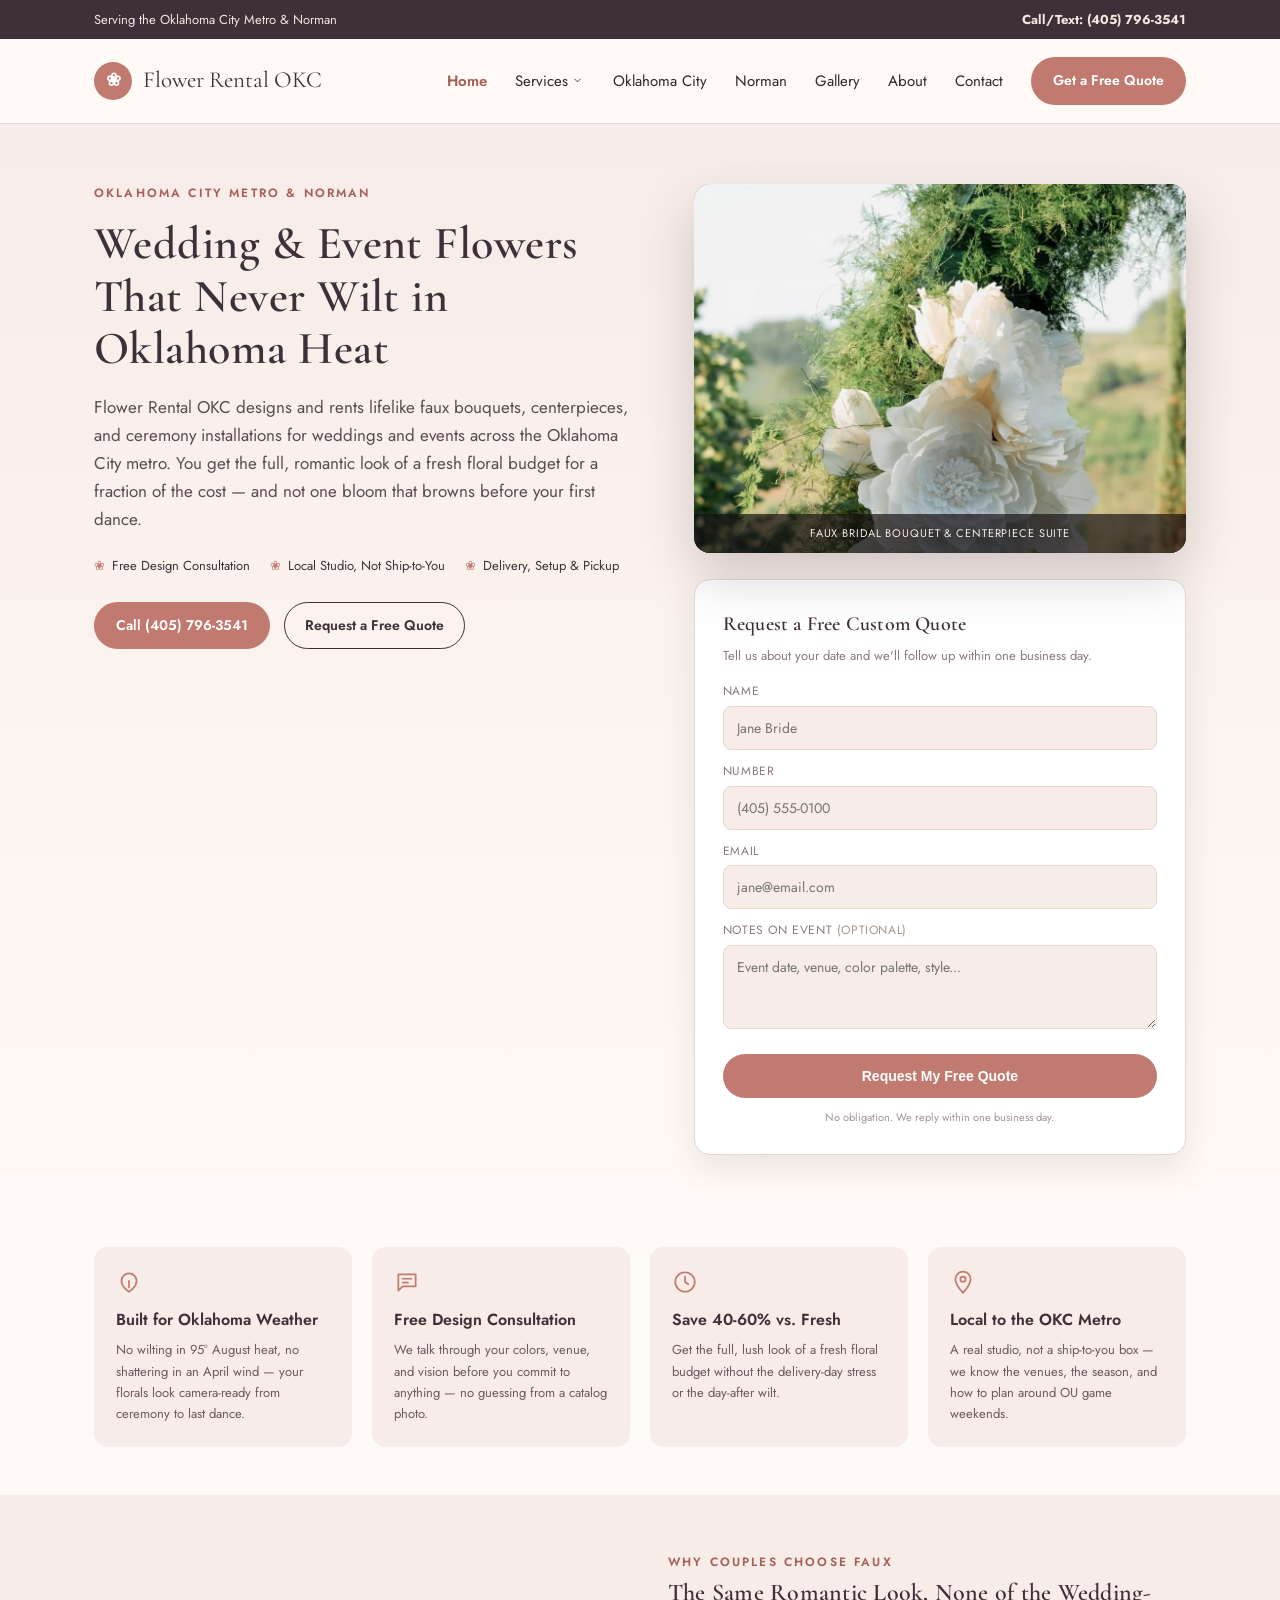
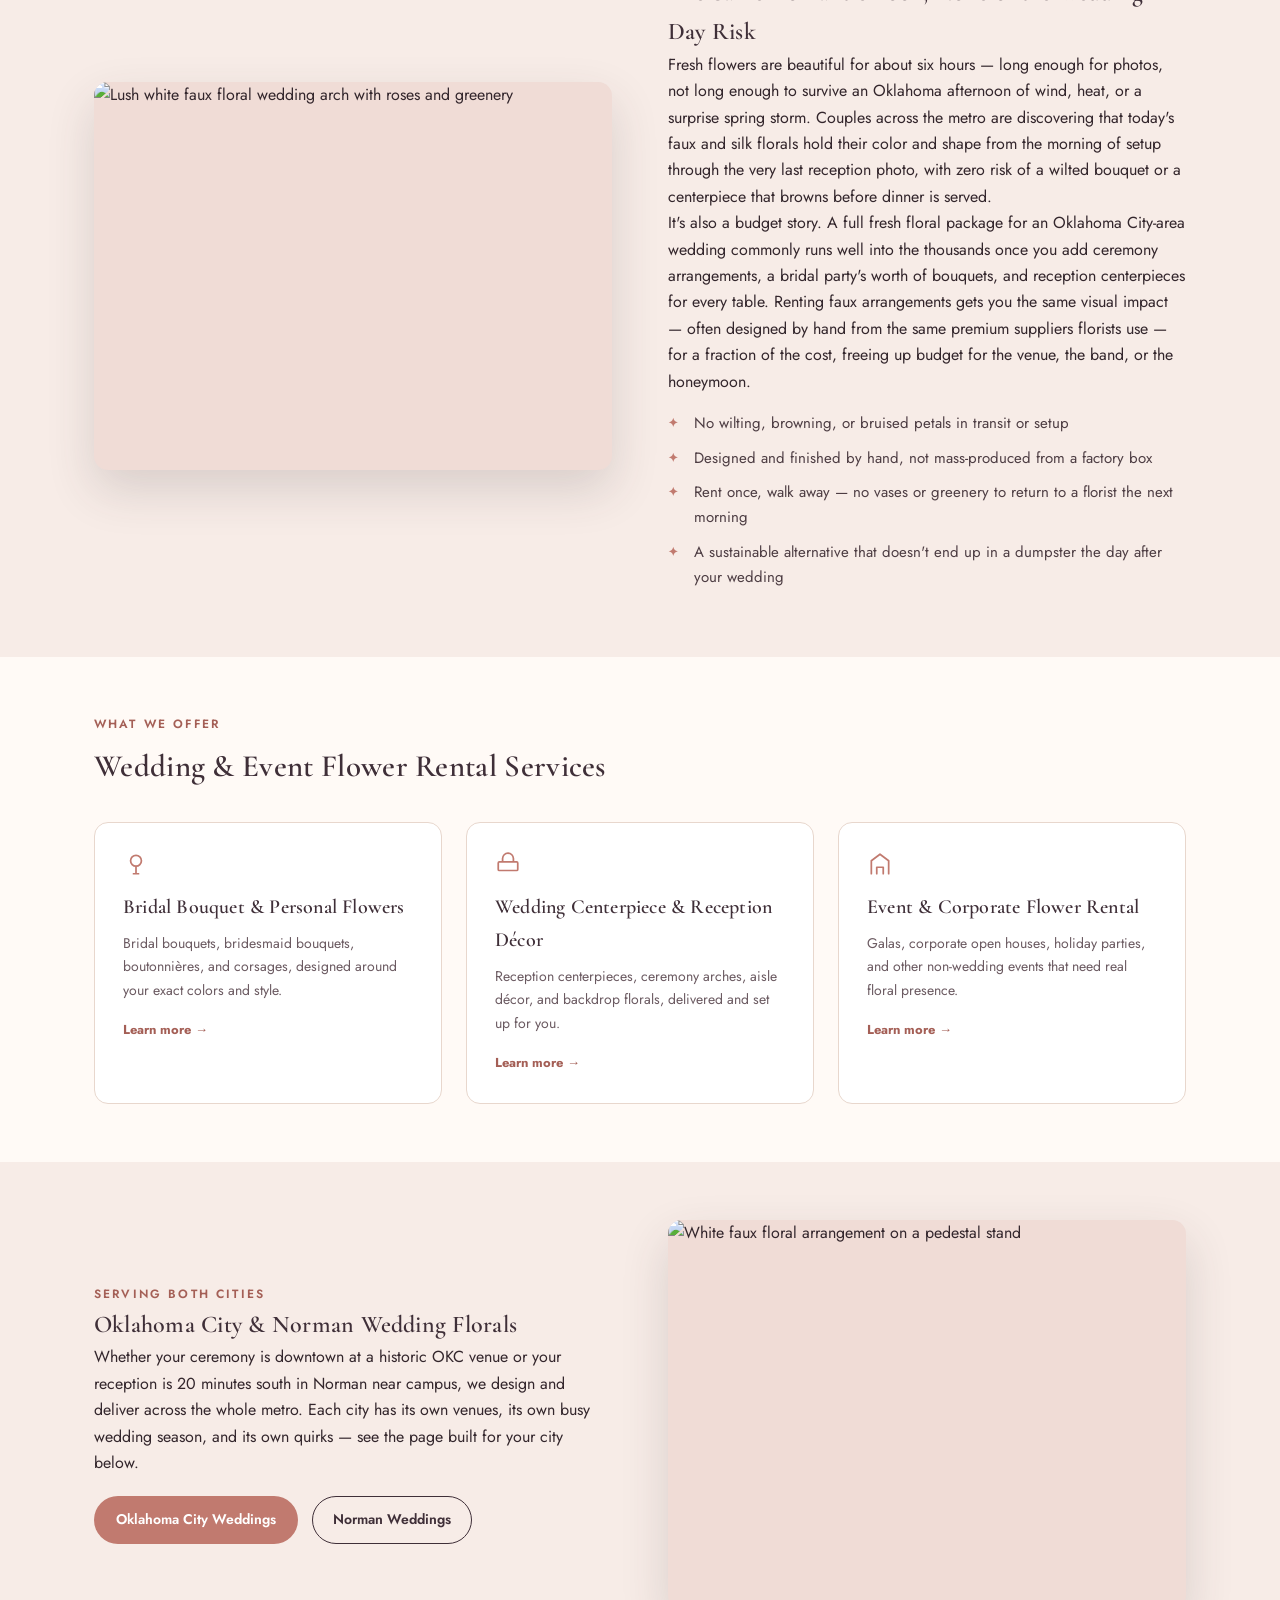
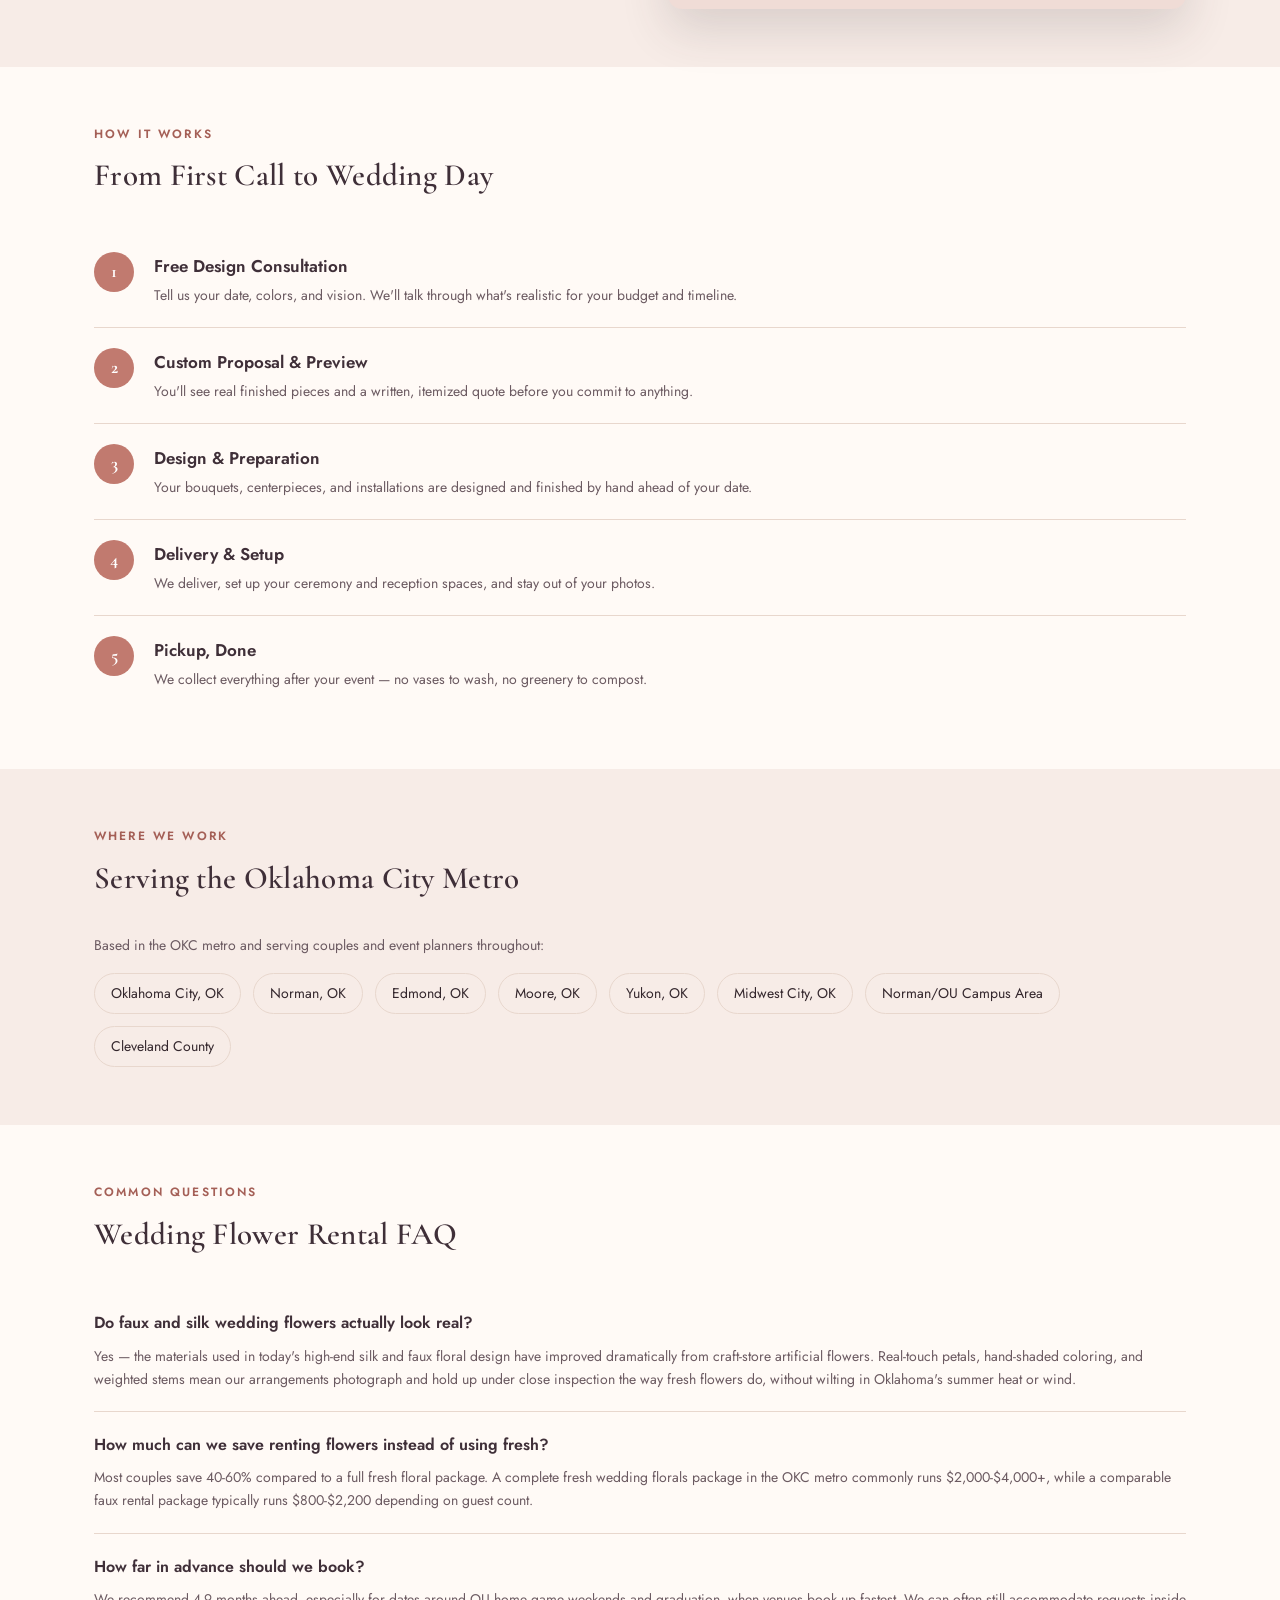
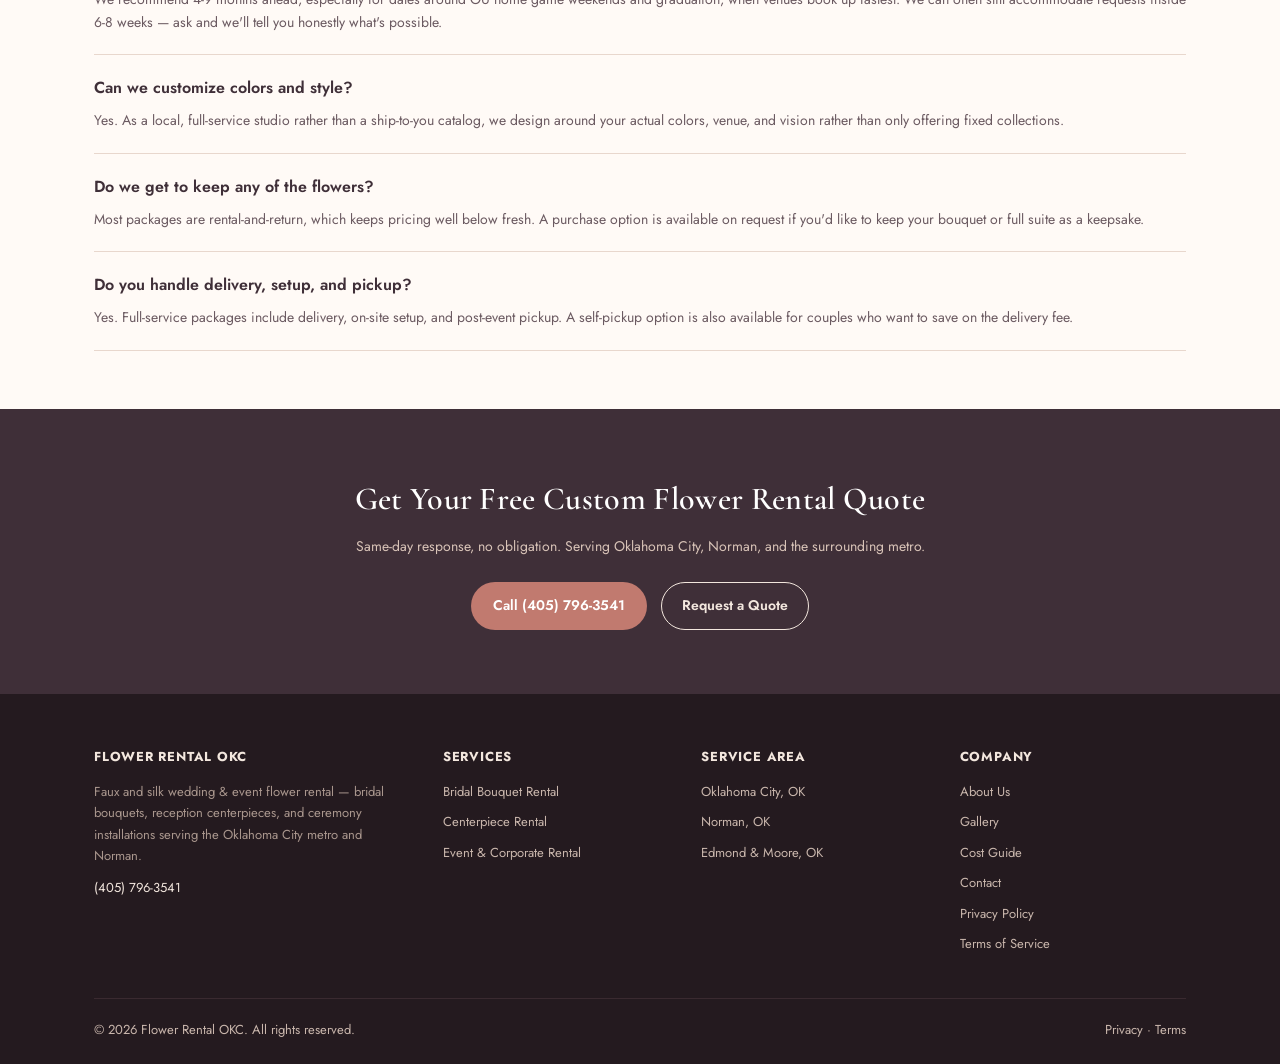
==== index.html @ 69c0f7b8 "Modify JSON-LD script for Flower Rental OKC Updated JSON-LD script with alternate name for SEO." ====
<!DOCTYPE html>
<html lang="en">
<head>
<meta charset="UTF-8">
<meta name="viewport" content="width=device-width, initial-scale=1.0">
<meta name="robots" content="index, follow">
<title>Wedding & Event Flower Rental | Oklahoma City Metro | Flower Rental OKC</title>
<meta name="description" content="Flower Rental OKC designs and rents lifelike faux bouquets, centerpieces, and floral installations for weddings and events across Oklahoma City and Norman. Free custom quote.">
<link rel="canonical" href="https://www.flowerrentalokc.com/">
<link rel="stylesheet" href="/assets/style.css">
<link rel="icon" href="/favicon.ico" sizes="48x48">
<link rel="icon" href="/favicon.svg" type="image/svg+xml">
<link rel="icon" href="/favicon-192x192.png" type="image/png" sizes="192x192">
<link rel="apple-touch-icon" href="/favicon-192x192.png">
  <script type="application/ld+json">{"@context":"https://schema.org","@type":"WebSite","name":"Flower Rental OKC","alternateName":"Flower Rental Oklahoma City","url":"https://www.flowerrentalokc.com/"}</script>

<meta property="og:type" content="website">
<meta property="og:title" content="Wedding & Event Flower Rental | Oklahoma City Metro">
<meta property="og:description" content="Lifelike faux bouquets, centerpieces, and floral installations for weddings and events across Oklahoma City and Norman. Free custom quote.">
<meta property="og:url" content="https://www.flowerrentalokc.com/">
<meta property="og:image" content="https://images.unsplash.com/photo-1749491104418-5a3c5f6be2af?fm=jpg&q=70&w=1600&auto=format&fit=crop">
<meta property="og:locale" content="en_US">
<meta name="twitter:card" content="summary_large_image">

<script type="application/ld+json">
{
  "@context": "https://schema.org",
  "@type": "Florist",
  "name": "Flower Rental OKC",
  "image": "https://images.unsplash.com/photo-1749491104418-5a3c5f6be2af?fm=jpg&q=70&w=1200&auto=format&fit=crop",
  "url": "https://www.flowerrentalokc.com/",
  "telephone": "+1-405-796-3541",
  "priceRange": "$$-$$$",
  "address": {"@type": "PostalAddress", "addressLocality": "Oklahoma City", "addressRegion": "OK", "addressCountry": "US"},
  "areaServed": [
    {"@type": "City", "name": "Oklahoma City, OK"},
    {"@type": "City", "name": "Norman, OK"},
    {"@type": "City", "name": "Edmond, OK"},
    {"@type": "City", "name": "Moore, OK"}
  ],
  "description": "Faux and silk wedding & event flower rental studio serving the Oklahoma City metro — bridal bouquets, reception centerpieces, ceremony arches, and full event floral packages.",
  "makesOffer": [
    {"@type": "Offer", "itemOffered": {"@type": "Service", "name": "Bridal Bouquet & Personal Flower Rental", "url": "https://www.flowerrentalokc.com/services/bridal-bouquet-rental/"}},
    {"@type": "Offer", "itemOffered": {"@type": "Service", "name": "Wedding Centerpiece & Reception Décor Rental", "url": "https://www.flowerrentalokc.com/services/wedding-centerpiece-rental/"}},
    {"@type": "Offer", "itemOffered": {"@type": "Service", "name": "Event & Corporate Flower Rental", "url": "https://www.flowerrentalokc.com/services/event-flower-rental/"}}
  ]
}
</script>
<script type="application/ld+json">
{
  "@context": "https://schema.org",
  "@type": "FAQPage",
  "mainEntity": [
    {"@type": "Question", "name": "Do faux and silk wedding flowers actually look real?", "acceptedAnswer": {"@type": "Answer", "text": "Yes — the materials used in today's high-end silk and faux floral design have improved dramatically from craft-store artificial flowers. Real touch petals, hand-shaded coloring, and weighted stems mean our arrangements photograph and hold up under close inspection the same way fresh flowers do, without wilting under Oklahoma's summer heat or wind."}},
    {"@type": "Question", "name": "How much can we save renting flowers instead of using fresh?", "acceptedAnswer": {"@type": "Answer", "text": "Most couples save 40-60% compared to a full fresh floral package. A complete fresh wedding florals package in the Oklahoma City metro commonly runs $2,000-$4,000+, while a comparable faux rental package typically runs $800-$2,200 depending on your guest count and how many pieces you need."}},
    {"@type": "Question", "name": "How far in advance should we book?", "acceptedAnswer": {"@type": "Answer", "text": "We recommend booking 4-9 months ahead, especially for spring and fall dates around OU home game weekends and graduation, when Norman and OKC venues book up fastest. That said, we keep a rotating in-stock inventory and can often accommodate requests inside of 6-8 weeks — reach out and we'll tell you honestly what's possible for your date."}},
    {"@type": "Question", "name": "Can we customize colors and style, or do we have to pick from set collections?", "acceptedAnswer": {"@type": "Answer", "text": "Because we're a local, full-service studio rather than a ship-to-you rental catalog, we design around your actual colors, venue, and vision rather than only offering fixed collections. We'll still show you real finished pieces during your consultation so there are no surprises on your wedding day."}},
    {"@type": "Question", "name": "Do we get to keep any of the flowers?", "acceptedAnswer": {"@type": "Answer", "text": "Most packages are rental-and-return, which is what keeps pricing well below fresh. If you'd like to keep your bridal bouquet, a few centerpieces, or your entire suite as a keepsake, let us know when you book — we offer a purchase option on request."}},
    {"@type": "Question", "name": "Do you handle delivery, setup, and pickup?", "acceptedAnswer": {"@type": "Answer", "text": "Yes. Full-service packages include delivery, on-site setup at your ceremony and reception spaces, and post-event pickup, so you and your family aren't the ones tearing down centerpieces at midnight. A lighter self-pickup option is also available for couples who want to save on the delivery fee."}}
  ]
}
</script>
  <meta property="og:site_name" content="Flower Rental OKC">
</head>
<body>

<div class="announce">
  <div class="wrap">
    <span>Serving the Oklahoma City Metro &amp; Norman</span>
    <a href="tel:+14057963541">Call/Text: (405) 796-3541</a>
  </div>
</div>

<header class="site">
  <nav class="wrap" aria-label="Primary">
    <a href="/" class="brand"><span class="mark" aria-hidden="true">❀</span> Flower Rental OKC</a>
    <button class="menu-toggle" type="button" aria-label="Toggle menu" aria-expanded="false" aria-controls="primary-links">
      <svg viewBox="0 0 24 24" fill="none" stroke="currentColor" stroke-width="1.8" stroke-linecap="round" aria-hidden="true"><path d="M3 6h18M3 12h18M3 18h18"></path></svg>
    </button>
    <div class="links" id="primary-links">
      <a href="/" class="lnk" aria-current="page">Home</a>
      <div class="has-sub">
        <a href="/services/">Services</a>
        <button class="sub-toggle" type="button" aria-expanded="false" aria-controls="services-panel" aria-label="Toggle services menu">
          <svg class="arrow" viewBox="0 0 24 24" fill="none" stroke="currentColor" stroke-width="2" stroke-linecap="round" stroke-linejoin="round" aria-hidden="true"><polyline points="6 9 12 15 18 9"></polyline></svg>
        </button>
        <div class="panel" id="services-panel">
          <a href="/services/bridal-bouquet-rental/">Bridal Bouquet Rental</a>
          <a href="/services/wedding-centerpiece-rental/">Wedding Centerpiece Rental</a>
          <a href="/services/event-flower-rental/">Event &amp; Corporate Flower Rental</a>
        </div>
      </div>
      <a href="/oklahoma-city-wedding-flower-rental/" class="lnk">Oklahoma City</a>
      <a href="/norman-wedding-flower-rental/" class="lnk">Norman</a>
      <a href="/gallery/" class="lnk">Gallery</a>
      <a href="/about/" class="lnk">About</a>
      <a href="/contact/" class="lnk">Contact</a>
      <a href="/contact/" class="pill-btn">Get a Free Quote</a>
    </div>
  </nav>
</header>

<section class="hero" id="home">
  <div class="wrap hero-cols">
    <div>
      <div class="kicker">Oklahoma City Metro &amp; Norman</div>
      <h1>Wedding &amp; Event Flowers That Never Wilt in Oklahoma Heat</h1>
      <p class="sub">Flower Rental OKC designs and rents lifelike faux bouquets, centerpieces, and ceremony installations for weddings and events across the Oklahoma City metro. You get the full, romantic look of a fresh floral budget for a fraction of the cost — and not one bloom that browns before your first dance.</p>
      <div class="marks">
        <span>Free Design Consultation</span>
        <span>Local Studio, Not Ship-to-You</span>
        <span>Delivery, Setup &amp; Pickup</span>
      </div>
      <div class="hero-actions">
        <a href="tel:+14057963541" class="pill-btn">Call (405) 796-3541</a>
        <a href="#quote" class="pill-outline">Request a Free Quote</a>
      </div>
    </div>
    <div>
      <div class="bloom-art">
        <img src="/assets/images/image.png" alt="Faux bridal bouquet and centerpiece arrangement with oversized ivory paper flowers on a floral arch" loading="lazy" width="1200" height="1800">
        <div class="bloom-tag">Faux Bridal Bouquet &amp; Centerpiece Suite</div>
      </div>
      <div class="quote-panel" id="quote">
        <h3>Request a Free Custom Quote</h3>
        <p>Tell us about your date and we'll follow up within one business day.</p>
        <form id="quoteForm" class="quote-form" novalidate>
          <label for="f-name">Name</label>
          <input id="f-name" name="name" type="text" placeholder="Jane Bride" autocomplete="name">

          <label for="f-phone">Number</label>
          <input id="f-phone" name="phone" type="tel" placeholder="(405) 555-0100" autocomplete="tel">

          <label for="f-email">Email</label>
          <input id="f-email" name="email" type="email" placeholder="jane@email.com" autocomplete="email">

          <label for="f-notes">Notes on Event <span style="font-weight:400;color:#a9968d;">(optional)</span></label>
          <textarea id="f-notes" name="notes" rows="3" placeholder="Event date, venue, color palette, style..."></textarea>

          <button type="submit" class="pill-btn">Request My Free Quote</button>
          <div class="fine">No obligation. We reply within one business day.</div>
          <div class="form-note" role="status" aria-live="polite" hidden></div>
        </form>
      </div>
    </div>
  </div>
</section>

<section class="value-band">
  <div class="wrap value-tiles">
    <div class="value-tile">
      <div class="ic"><svg class="leaf-ic" viewBox="0 0 24 24" fill="none" stroke="currentColor" stroke-width="1.6" stroke-linecap="round" stroke-linejoin="round" aria-hidden="true"><path d="M12 21s7-4.35 7-10a7 7 0 0 0-14 0c0 5.65 7 10 7 10z"></path><path d="M12 11v6"></path></svg></div>
      <h4>Built for Oklahoma Weather</h4>
      <p>No wilting in 95° August heat, no shattering in an April wind — your florals look camera-ready from ceremony to last dance.</p>
    </div>
    <div class="value-tile">
      <div class="ic"><svg class="leaf-ic" viewBox="0 0 24 24" fill="none" stroke="currentColor" stroke-width="1.6" stroke-linecap="round" stroke-linejoin="round" aria-hidden="true"><path d="M4 5h16v11H8l-4 4V5z"></path><path d="M8 9h8M8 12.5h5"></path></svg></div>
      <h4>Free Design Consultation</h4>
      <p>We talk through your colors, venue, and vision before you commit to anything — no guessing from a catalog photo.</p>
    </div>
    <div class="value-tile">
      <div class="ic"><svg class="leaf-ic" viewBox="0 0 24 24" fill="none" stroke="currentColor" stroke-width="1.6" stroke-linecap="round" stroke-linejoin="round" aria-hidden="true"><circle cx="12" cy="12" r="9"></circle><path d="M12 7v5l3 2"></path></svg></div>
      <h4>Save 40-60% vs. Fresh</h4>
      <p>Get the full, lush look of a fresh floral budget without the delivery-day stress or the day-after wilt.</p>
    </div>
    <div class="value-tile">
      <div class="ic"><svg class="leaf-ic" viewBox="0 0 24 24" fill="none" stroke="currentColor" stroke-width="1.6" stroke-linecap="round" stroke-linejoin="round" aria-hidden="true"><path d="M12 22s7-7.58 7-12.5A7 7 0 0 0 5 9.5C5 14.42 12 22 12 22z"></path><circle cx="12" cy="9.5" r="2.4"></circle></svg></div>
      <h4>Local to the OKC Metro</h4>
      <p>A real studio, not a ship-to-you box — we know the venues, the season, and how to plan around OU game weekends.</p>
    </div>
  </div>
</section>

<section class="tint" id="why">
  <div class="wrap split">
    <div class="frame frame-4-3">
      <img src="https://images.unsplash.com/photo-1646887127978-18be1dbd357e?fm=jpg&q=70&w=1200&auto=format&fit=crop" alt="Lush white faux floral wedding arch with roses and greenery" loading="lazy" width="1200" height="900">
    </div>
    <div>
      <div class="kicker">Why Couples Choose Faux</div>
      <h2>The Same Romantic Look, None of the Wedding-Day Risk</h2>
      <p>Fresh flowers are beautiful for about six hours — long enough for photos, not long enough to survive an Oklahoma afternoon of wind, heat, or a surprise spring storm. Couples across the metro are discovering that today's faux and silk florals hold their color and shape from the morning of setup through the very last reception photo, with zero risk of a wilted bouquet or a centerpiece that browns before dinner is served.</p>
      <p>It's also a budget story. A full fresh floral package for an Oklahoma City-area wedding commonly runs well into the thousands once you add ceremony arrangements, a bridal party's worth of bouquets, and reception centerpieces for every table. Renting faux arrangements gets you the same visual impact — often designed by hand from the same premium suppliers florists use — for a fraction of the cost, freeing up budget for the venue, the band, or the honeymoon.</p>
      <ul>
        <li>No wilting, browning, or bruised petals in transit or setup</li>
        <li>Designed and finished by hand, not mass-produced from a factory box</li>
        <li>Rent once, walk away — no vases or greenery to return to a florist the next morning</li>
        <li>A sustainable alternative that doesn't end up in a dumpster the day after your wedding</li>
      </ul>
    </div>
  </div>
</section>

<section id="services">
  <div class="wrap">
    <div class="kicker">What We Offer</div>
    <div class="head-block"><h2>Wedding &amp; Event Flower Rental Services</h2></div>
    <div class="offer-row">
      <div class="offer-card">
        <div class="ic"><svg class="leaf-ic" viewBox="0 0 24 24" fill="none" stroke="currentColor" stroke-width="1.6" stroke-linejoin="round" aria-hidden="true"><circle cx="12" cy="9" r="5"></circle><path d="M12 14v7M9 21h6"></path></svg></div>
        <h3>Bridal Bouquet &amp; Personal Flowers</h3>
        <p>Bridal bouquets, bridesmaid bouquets, boutonnières, and corsages, designed around your exact colors and style.</p>
        <a href="/services/bridal-bouquet-rental/">Learn more →</a>
      </div>
      <div class="offer-card">
        <div class="ic"><svg class="leaf-ic" viewBox="0 0 24 24" fill="none" stroke="currentColor" stroke-width="1.6" stroke-linejoin="round" aria-hidden="true"><rect x="3" y="10" width="18" height="8" rx="1"></rect><path d="M7 10V7a5 5 0 0 1 10 0v3"></path></svg></div>
        <h3>Wedding Centerpiece &amp; Reception Décor</h3>
        <p>Reception centerpieces, ceremony arches, aisle décor, and backdrop florals, delivered and set up for you.</p>
        <a href="/services/wedding-centerpiece-rental/">Learn more →</a>
      </div>
      <div class="offer-card">
        <div class="ic"><svg class="leaf-ic" viewBox="0 0 24 24" fill="none" stroke="currentColor" stroke-width="1.6" stroke-linecap="round" stroke-linejoin="round" aria-hidden="true"><path d="M4 21V9l8-6 8 6v12"></path><path d="M9 21v-6h6v6"></path></svg></div>
        <h3>Event &amp; Corporate Flower Rental</h3>
        <p>Galas, corporate open houses, holiday parties, and other non-wedding events that need real floral presence.</p>
        <a href="/services/event-flower-rental/">Learn more →</a>
      </div>
    </div>
  </div>
</section>

<section class="tint">
  <div class="wrap split">
    <div>
      <div class="kicker">Serving Both Cities</div>
      <h2>Oklahoma City &amp; Norman Wedding Florals</h2>
      <p>Whether your ceremony is downtown at a historic OKC venue or your reception is 20 minutes south in Norman near campus, we design and deliver across the whole metro. Each city has its own venues, its own busy wedding season, and its own quirks — see the page built for your city below.</p>
      <div style="margin-top:20px;display:flex;gap:14px;flex-wrap:wrap;">
        <a href="/oklahoma-city-wedding-flower-rental/" class="pill-btn">Oklahoma City Weddings</a>
        <a href="/norman-wedding-flower-rental/" class="pill-outline">Norman Weddings</a>
      </div>
    </div>
    <div class="frame frame-4-3">
      <img src="https://images.unsplash.com/photo-1749491105960-7039dcf43451?fm=jpg&q=70&w=1200&auto=format&fit=crop" alt="White faux floral arrangement on a pedestal stand" loading="lazy" width="1200" height="900">
    </div>
  </div>
</section>

<section>
  <div class="wrap">
    <div class="kicker">How It Works</div>
    <div class="head-block"><h2>From First Call to Wedding Day</h2></div>
    <div class="path-steps">
      <div class="path-step"><div class="num" aria-hidden="true"></div><div><h4>Free Design Consultation</h4><p>Tell us your date, colors, and vision. We'll talk through what's realistic for your budget and timeline.</p></div></div>
      <div class="path-step"><div class="num" aria-hidden="true"></div><div><h4>Custom Proposal &amp; Preview</h4><p>You'll see real finished pieces and a written, itemized quote before you commit to anything.</p></div></div>
      <div class="path-step"><div class="num" aria-hidden="true"></div><div><h4>Design &amp; Preparation</h4><p>Your bouquets, centerpieces, and installations are designed and finished by hand ahead of your date.</p></div></div>
      <div class="path-step"><div class="num" aria-hidden="true"></div><div><h4>Delivery &amp; Setup</h4><p>We deliver, set up your ceremony and reception spaces, and stay out of your photos.</p></div></div>
      <div class="path-step"><div class="num" aria-hidden="true"></div><div><h4>Pickup, Done</h4><p>We collect everything after your event — no vases to wash, no greenery to compost.</p></div></div>
    </div>
  </div>
</section>

<section class="tint" id="service-area">
  <div class="wrap">
    <div class="kicker">Where We Work</div>
    <div class="head-block"><h2>Serving the Oklahoma City Metro</h2></div>
    <p style="font-size:14px;color:#6b5a61;">Based in the OKC metro and serving couples and event planners throughout:</p>
    <div class="chip-row">
      <span>Oklahoma City, OK</span><span>Norman, OK</span><span>Edmond, OK</span><span>Moore, OK</span>
      <span>Yukon, OK</span><span>Midwest City, OK</span><span>Norman/OU Campus Area</span><span>Cleveland County</span>
    </div>
  </div>
</section>

<section>
  <div class="wrap">
    <div class="kicker">Common Questions</div>
    <div class="head-block"><h2>Wedding Flower Rental FAQ</h2></div>
    <div class="qa"><h4>Do faux and silk wedding flowers actually look real?</h4><p>Yes — the materials used in today's high-end silk and faux floral design have improved dramatically from craft-store artificial flowers. Real-touch petals, hand-shaded coloring, and weighted stems mean our arrangements photograph and hold up under close inspection the way fresh flowers do, without wilting in Oklahoma's summer heat or wind.</p></div>
    <div class="qa"><h4>How much can we save renting flowers instead of using fresh?</h4><p>Most couples save 40-60% compared to a full fresh floral package. A complete fresh wedding florals package in the OKC metro commonly runs $2,000-$4,000+, while a comparable faux rental package typically runs $800-$2,200 depending on guest count.</p></div>
    <div class="qa"><h4>How far in advance should we book?</h4><p>We recommend 4-9 months ahead, especially for dates around OU home game weekends and graduation, when venues book up fastest. We can often still accommodate requests inside 6-8 weeks — ask and we'll tell you honestly what's possible.</p></div>
    <div class="qa"><h4>Can we customize colors and style?</h4><p>Yes. As a local, full-service studio rather than a ship-to-you catalog, we design around your actual colors, venue, and vision rather than only offering fixed collections.</p></div>
    <div class="qa"><h4>Do we get to keep any of the flowers?</h4><p>Most packages are rental-and-return, which keeps pricing well below fresh. A purchase option is available on request if you'd like to keep your bouquet or full suite as a keepsake.</p></div>
    <div class="qa"><h4>Do you handle delivery, setup, and pickup?</h4><p>Yes. Full-service packages include delivery, on-site setup, and post-event pickup. A self-pickup option is also available for couples who want to save on the delivery fee.</p></div>
  </div>
</section>

<section class="cta-band">
  <div class="wrap">
    <h2>Get Your Free Custom Flower Rental Quote</h2>
    <p>Same-day response, no obligation. Serving Oklahoma City, Norman, and the surrounding metro.</p>
    <div class="row">
      <a href="tel:+14057963541" class="pill-btn">Call (405) 796-3541</a>
      <a href="/contact/" class="pill-outline">Request a Quote</a>
    </div>
  </div>
</section>

<footer>
  <div class="wrap">
    <div class="foot-cols">
      <div>
        <h5>Flower Rental OKC</h5>
        <p style="color:#a9968d;">Faux and silk wedding &amp; event flower rental — bridal bouquets, reception centerpieces, and ceremony installations serving the Oklahoma City metro and Norman.</p>
        <p style="margin-top:10px;color:#f3e7de;">(405) 796-3541</p>
      </div>
      <div>
        <h5>Services</h5>
        <a href="/services/bridal-bouquet-rental/">Bridal Bouquet Rental</a>
        <a href="/services/wedding-centerpiece-rental/">Centerpiece Rental</a>
        <a href="/services/event-flower-rental/">Event &amp; Corporate Rental</a>
      </div>
      <div>
        <h5>Service Area</h5>
        <a href="/oklahoma-city-wedding-flower-rental/">Oklahoma City, OK</a>
        <a href="/norman-wedding-flower-rental/">Norman, OK</a>
        <a href="/#service-area">Edmond &amp; Moore, OK</a>
      </div>
      <div>
        <h5>Company</h5>
        <a href="/about/">About Us</a>
        <a href="/gallery/">Gallery</a>
        <a href="/silk-vs-fresh-wedding-flowers-cost/">Cost Guide</a>
        <a href="/contact/">Contact</a>
        <a href="/privacy-policy/">Privacy Policy</a>
        <a href="/terms/">Terms of Service</a>
      </div>
    </div>
    <div class="foot-base">
      <span>© 2026 Flower Rental OKC. All rights reserved.</span>
      <span>Privacy · Terms</span>
    </div>
  </div>
</footer>

<div class="sticky-cta"><a href="tel:+14057963541">Call or Text — Free Quote: (405) 796-3541</a></div>

<script src="/assets/site.js"></script>
</body>
</html>
---- assets/style.css ----
/* Flower Rental OKC — shared site styles */
@import url('https://fonts.googleapis.com/css2?family=Cormorant+Garamond:ital,wght@0,400;0,500;0,600;1,400&family=Jost:wght@400;500;600;700&display=swap');

:root{
  --plum:#3f2f38;
  --plum-soft:#5c4a55;
  --blush:#f7ece7;
  --blush-2:#f0dcd6;
  --rose:#c17a6f;
  --rose-dark:#a45f56;
  --sage:#8c9a7b;
  --sage-dark:#6f7d5f;
  --gold:#c9a24b;
  --line:#e8d7cd;
  --cream:#fffaf6;
  --ink:#33262c;
}
*{box-sizing:border-box;margin:0;padding:0;}
body{
  font-family:'Jost', -apple-system, BlinkMacSystemFont, 'Segoe UI', sans-serif;
  color:var(--ink);
  background:var(--cream);
  line-height:1.65;
}
h1,h2,h3{font-family:'Cormorant Garamond', Georgia, serif; font-weight:600; color:var(--plum); letter-spacing:.01em;}
a{color:inherit;text-decoration:none;}
img{max-width:100%;}
.serif{font-family:'Cormorant Garamond', Georgia, serif;}
.wrap{max-width:1140px;margin:0 auto;padding:0 24px;}
.kicker{
  text-transform:uppercase;letter-spacing:.18em;font-size:12px;color:var(--rose-dark);font-weight:600;
}

/* Announcement strip */
.announce{background:var(--plum);color:#f3e7de;font-size:13px;}
.announce .wrap{display:flex;justify-content:space-between;align-items:center;padding:9px 24px;flex-wrap:wrap;gap:6px;}
.announce a{font-weight:700;}

/* Nav */
header.site{background:rgba(255,250,246,.96);backdrop-filter:blur(6px);border-bottom:1px solid var(--line);position:sticky;top:0;z-index:50;}
nav.wrap{display:flex;align-items:center;justify-content:space-between;padding:18px 24px;position:relative;}
.brand{font-family:'Cormorant Garamond',serif;font-size:23px;display:flex;align-items:center;gap:11px;color:var(--plum);}
.brand .mark{width:38px;height:38px;border-radius:50%;background:var(--rose);color:#fff;display:flex;align-items:center;justify-content:center;font-family:'Cormorant Garamond',serif;font-weight:600;font-size:18px;flex-shrink:0;}
.links{display:flex;gap:28px;align-items:center;font-size:15px;}
.links > a.lnk{padding:4px 0;}
.links > a.lnk[aria-current="page"]{color:var(--rose-dark);font-weight:600;}

.has-sub{position:relative;display:flex;align-items:center;gap:2px;}
.has-sub > a{padding:4px 0;}
.has-sub > a[aria-current="page"]{color:var(--rose-dark);font-weight:600;}
.sub-toggle{background:none;border:none;cursor:pointer;color:var(--plum);padding:6px 2px;display:flex;align-items:center;}
.sub-toggle .arrow{width:11px;height:11px;transition:transform .15s ease;}
.sub-toggle[aria-expanded="true"] .arrow{transform:rotate(180deg);}
.has-sub .panel{display:none;position:absolute;top:130%;left:0;background:#fff;border:1px solid var(--line);border-radius:10px;box-shadow:0 16px 34px rgba(63,47,56,.12);min-width:280px;padding:8px;z-index:60;}
.has-sub:hover .panel, .has-sub:focus-within .panel, .has-sub .panel.open{display:block;}
.has-sub .panel a{display:block;padding:11px 13px;border-radius:8px;font-size:14px;}
.has-sub .panel a:hover, .has-sub .panel a:focus{background:var(--blush);}
.has-sub .panel a[aria-current="page"]{color:var(--rose-dark);font-weight:600;}

.pill-btn{background:var(--rose);color:#fff;padding:12px 22px;border-radius:999px;font-size:14px;font-weight:600;white-space:nowrap;border:none;cursor:pointer;display:inline-block;}
.pill-btn:hover{background:var(--rose-dark);}
.pill-btn:disabled{opacity:.6;cursor:not-allowed;}
.pill-outline{border:1.5px solid var(--plum);color:var(--plum);padding:11px 20px;border-radius:999px;font-size:14px;font-weight:600;display:inline-block;}

.menu-toggle{display:none;background:none;border:1px solid var(--line);border-radius:8px;padding:8px;cursor:pointer;}
.menu-toggle svg{width:22px;height:22px;color:var(--plum);display:block;}

.leaf-ic{width:26px;height:26px;color:var(--rose);display:block;}

/* Crumb */
.crumb{padding:16px 0 0;font-size:13px;color:#8a7a80;}
.crumb a{color:var(--rose-dark);font-weight:600;}
.crumb .div{margin:0 6px;}

/* Hero */
.hero{background:linear-gradient(180deg,var(--blush) 0%, var(--cream) 100%);padding:60px 0 44px;}
.hero-cols{display:grid;grid-template-columns:1.05fr .95fr;gap:56px;align-items:start;}
.hero h1{font-size:46px;line-height:1.14;margin:14px 0 18px;}
.hero p.sub{font-size:17px;color:#5c4a51;max-width:58ch;}
.marks{display:flex;gap:20px;margin:22px 0 26px;font-size:13px;color:var(--plum);flex-wrap:wrap;}
.marks span{display:flex;align-items:center;gap:7px;}
.marks span:before{content:"❀";color:var(--rose);}
.hero-actions{display:flex;gap:14px;flex-wrap:wrap;}

.bloom-art{width:100%;aspect-ratio:4/3;border-radius:16px;background:radial-gradient(circle at 30% 20%, #f3d9d2, transparent 60%), linear-gradient(160deg,var(--plum), #2b1f26);position:relative;overflow:hidden;box-shadow:0 24px 54px rgba(63,47,56,.22);}
.bloom-ring{position:absolute;border-radius:50%;border:2px solid rgba(201,162,75,.55);}
.bloom-ring.r1{width:60%;height:60%;top:8%;left:6%;}
.bloom-ring.r2{width:38%;height:38%;bottom:10%;right:10%;border-color:rgba(247,236,231,.5);}
.bloom-tag{position:absolute;bottom:0;left:0;right:0;background:rgba(20,14,17,.68);color:#f7ece7;font-size:11px;letter-spacing:.08em;text-align:center;padding:10px;text-transform:uppercase;}
.bloom-art img{position:absolute;inset:0;width:100%;height:100%;object-fit:cover;display:block;}

/* Page hero (interior) */
.page-hero{background:linear-gradient(180deg,var(--blush) 0%, var(--cream) 100%);padding:22px 0 46px;}
.page-hero h1{font-size:38px;line-height:1.16;margin:12px 0 14px;}
.page-hero p.sub{font-size:16px;color:#5c4a51;max-width:66ch;}

/* Photo frame */
.frame{width:100%;border-radius:14px;overflow:hidden;box-shadow:0 20px 48px rgba(63,47,56,.16);background:var(--blush-2);}
.frame img{width:100%;height:100%;object-fit:cover;display:block;}
.frame-4-3{aspect-ratio:4/3;}
.frame-16-9{aspect-ratio:16/9;}

/* Quote panel / lead form */
.quote-panel{background:#fff;border:1px solid var(--line);border-radius:16px;padding:28px;box-shadow:0 14px 34px rgba(63,47,56,.1);margin-top:26px;}
.quote-panel h3{font-size:20px;margin-bottom:4px;}
.quote-panel > p{font-size:13px;color:#8a7a80;margin-bottom:16px;}
.quote-panel label{display:block;font-size:12px;color:#8a7a80;margin:12px 0 4px;text-transform:uppercase;letter-spacing:.05em;}
.quote-panel input, .quote-panel select, .quote-panel textarea{
  width:100%;padding:11px 13px;border:1px solid var(--line);border-radius:8px;font-size:14px;font-family:'Jost',sans-serif;background:var(--blush);
}
.quote-panel input:focus, .quote-panel select:focus, .quote-panel textarea:focus{outline:2px solid var(--rose);outline-offset:1px;}
.quote-panel button{width:100%;margin-top:16px;background:var(--rose);color:#fff;border:none;padding:14px;border-radius:999px;font-weight:700;font-size:14px;cursor:pointer;}
.quote-panel button:hover{background:var(--rose-dark);}
.quote-panel .fine{font-size:11px;color:#a3949a;text-align:center;margin-top:10px;}
.form-note{margin-top:14px;font-size:13px;border-radius:8px;padding:11px 13px;line-height:1.4;}
.form-note.ok{background:#eaf1e3;color:#4e5f3e;}
.form-note.bad{background:#f7e6e2;color:#a45f56;}
.form-note[hidden]{display:none;}

/* Value tiles */
.value-band{padding:48px 0;}
.value-tiles{display:grid;grid-template-columns:repeat(4,1fr);gap:20px;}
.value-tile{background:var(--blush);border-radius:14px;padding:22px;}
.value-tile .ic{margin-bottom:12px;}
.value-tile h4{font-size:16px;margin-bottom:6px;font-family:'Jost',sans-serif;font-weight:600;color:var(--plum);}
.value-tile p{font-size:13px;color:#6b5a61;}

/* Section generic */
section{padding:58px 0;}
section.tint{background:var(--blush);}
.head-block{margin-bottom:30px;}
.head-block h2{font-size:31px;margin-top:6px;}
.split{display:grid;grid-template-columns:1fr 1fr;gap:56px;align-items:center;}
.split ul{margin-top:16px;padding-left:0;list-style:none;}
.split ul li{font-size:15px;margin-bottom:10px;padding-left:26px;position:relative;color:#4d3d43;}
.split ul li:before{content:"✦";position:absolute;left:0;color:var(--rose);font-weight:700;font-size:12px;top:3px;}

.tick-list{margin-top:18px;padding-left:0;list-style:none;}
.tick-list li{font-size:15px;margin-bottom:12px;padding-left:28px;position:relative;color:#4d3d43;}
.tick-list li:before{content:"✓";position:absolute;left:0;top:0;color:var(--sage-dark);font-weight:700;}

.offer-row{display:grid;grid-template-columns:repeat(3,1fr);gap:24px;}
.offer-card{border:1px solid var(--line);border-radius:14px;padding:28px;background:#fff;}
.offer-card .ic{margin-bottom:14px;}
.offer-card h3{font-size:20px;margin-bottom:8px;}
.offer-card p{font-size:14px;color:#6b5a61;margin-bottom:14px;}
.offer-card a{font-size:13px;font-weight:700;color:var(--rose-dark);}

.detail-grid{display:grid;grid-template-columns:repeat(3,1fr);gap:20px;margin-top:18px;}
.detail-card{border:1px solid var(--line);border-radius:14px;padding:20px;background:var(--blush);}
.detail-card h4{font-size:16px;margin-bottom:8px;font-family:'Jost',sans-serif;font-weight:600;color:var(--plum);}
.detail-card p{font-size:13px;color:#6b5a61;}

table.rate-card{width:100%;border-collapse:collapse;font-size:14px;margin-top:10px;}
table.rate-card th{text-align:left;background:var(--plum);color:#f3e7de;padding:13px 15px;font-size:13px;text-transform:uppercase;letter-spacing:.04em;}
table.rate-card td{padding:14px 15px;border-bottom:1px solid var(--line);vertical-align:top;}
table.rate-card tr:nth-child(even) td{background:var(--blush);}
.rate-note{font-size:12px;color:#8a7a80;margin-top:12px;}

.path-steps{counter-reset:st;}
.path-step{display:flex;gap:20px;padding:20px 0;border-bottom:1px solid var(--line);}
.path-step:last-child{border-bottom:none;}
.path-step .num{counter-increment:st;width:40px;height:40px;border-radius:50%;background:var(--rose);color:#fff;display:flex;align-items:center;justify-content:center;font-weight:700;flex-shrink:0;font-family:'Cormorant Garamond',serif;font-size:18px;}
.path-step .num::before{content:counter(st);}
.path-step h4{font-size:17px;margin-bottom:4px;font-family:'Jost',sans-serif;font-weight:600;color:var(--plum);}
.path-step p{font-size:14px;color:#6b5a61;}

.chip-row{display:flex;flex-wrap:wrap;gap:12px;margin-top:16px;font-size:14px;}
.chip-row span{background:var(--blush);border:1px solid var(--line);padding:8px 16px;border-radius:999px;}

.qa{border-bottom:1px solid var(--line);padding:20px 0;}
.qa h4{font-size:16px;margin-bottom:8px;font-family:'Jost',sans-serif;font-weight:600;color:var(--plum);}
.qa p{font-size:14px;color:#6b5a61;}

.cta-band{background:var(--plum);color:#f3e7de;text-align:center;padding:64px 0;}
.cta-band h2{color:#fff;font-size:32px;margin-bottom:10px;}
.cta-band p{font-size:14px;color:#d9c4b8;margin-bottom:24px;}
.cta-band .row{display:flex;justify-content:center;gap:14px;flex-wrap:wrap;}
.cta-band .pill-outline{border-color:#f3e7de;color:#f3e7de;}

/* Contact page */
.contact-cols{display:grid;grid-template-columns:.85fr 1.15fr;gap:56px;align-items:start;}
.contact-cols h2{font-size:27px;margin-bottom:14px;}
.contact-cols p{font-size:15px;color:#5c4a51;margin-bottom:18px;}
.contact-cols .phone-lg{font-size:23px;font-weight:700;color:var(--rose-dark);margin-bottom:18px;display:inline-block;}
.contact-cols .areas{font-size:14px;color:#6b5a61;}

/* Gallery */
.gallery-grid{display:grid;grid-template-columns:repeat(3,1fr);gap:18px;}
.gallery-grid .frame{aspect-ratio:1/1;}
.gallery-grid .frame.tall{aspect-ratio:3/4;}

/* Legal */
.legal p, .legal li{font-size:15px;color:#4d3d43;margin-bottom:14px;}
.legal h2{font-size:22px;margin:32px 0 12px;}
.legal ul{padding-left:22px;margin-bottom:14px;}
.legal .updated{font-size:13px;color:#8a7a80;margin-bottom:24px;}

footer{background:#241a1f;color:#c9b6ac;padding:52px 0 24px;font-size:13px;}
.foot-cols{display:grid;grid-template-columns:1.4fr 1fr 1fr 1fr;gap:32px;margin-bottom:34px;}
.foot-cols h5{color:#f3e7de;font-size:13px;text-transform:uppercase;letter-spacing:.06em;margin-bottom:14px;}
.foot-cols a{display:block;margin-bottom:9px;}
.foot-base{border-top:1px solid #3a2a30;padding-top:20px;display:flex;justify-content:space-between;flex-wrap:wrap;gap:10px;}

.sticky-cta{position:fixed;bottom:0;left:0;right:0;background:var(--rose);color:#fff;text-align:center;padding:13px;font-weight:700;display:none;z-index:60;}

.sr-only{position:absolute;width:1px;height:1px;padding:0;margin:-1px;overflow:hidden;clip:rect(0,0,0,0);white-space:nowrap;border:0;}

@media(max-width:900px){
  .hero-cols, .split, .foot-cols, .contact-cols{grid-template-columns:1fr;}
  .value-tiles, .offer-row, .detail-grid, .gallery-grid{grid-template-columns:1fr 1fr;}
  .sticky-cta{display:block;}
  body{padding-bottom:52px;}
  .menu-toggle{display:flex;align-items:center;justify-content:center;}
  .links{
    display:none;position:absolute;top:100%;left:0;right:0;background:#fff;border-bottom:1px solid var(--line);
    flex-direction:column;align-items:stretch;gap:0;padding:8px 24px 16px;box-shadow:0 14px 26px rgba(0,0,0,.07);
  }
  .links.open{display:flex;}
  .links > a.lnk, .links .pill-btn{padding:12px 0;border-bottom:1px solid var(--line);border-radius:0;text-align:left;}
  .links .pill-btn{background:none;color:var(--rose-dark);font-weight:700;}
  .has-sub{flex-direction:column;align-items:stretch;}
  .has-sub > a{padding:12px 0;border-bottom:1px solid var(--line);flex:1;}
  .sub-toggle{position:absolute;right:0;top:2px;padding:12px 4px;}
  .has-sub .panel{position:static;display:none;box-shadow:none;border:none;padding:0 0 0 14px;min-width:0;}
  .has-sub .panel.open{display:block;}
}
@media(max-width:600px){
  .value-tiles, .offer-row, .detail-grid, .gallery-grid{grid-template-columns:1fr;}
  .hero h1{font-size:34px;}
  .page-hero h1{font-size:29px;}
}
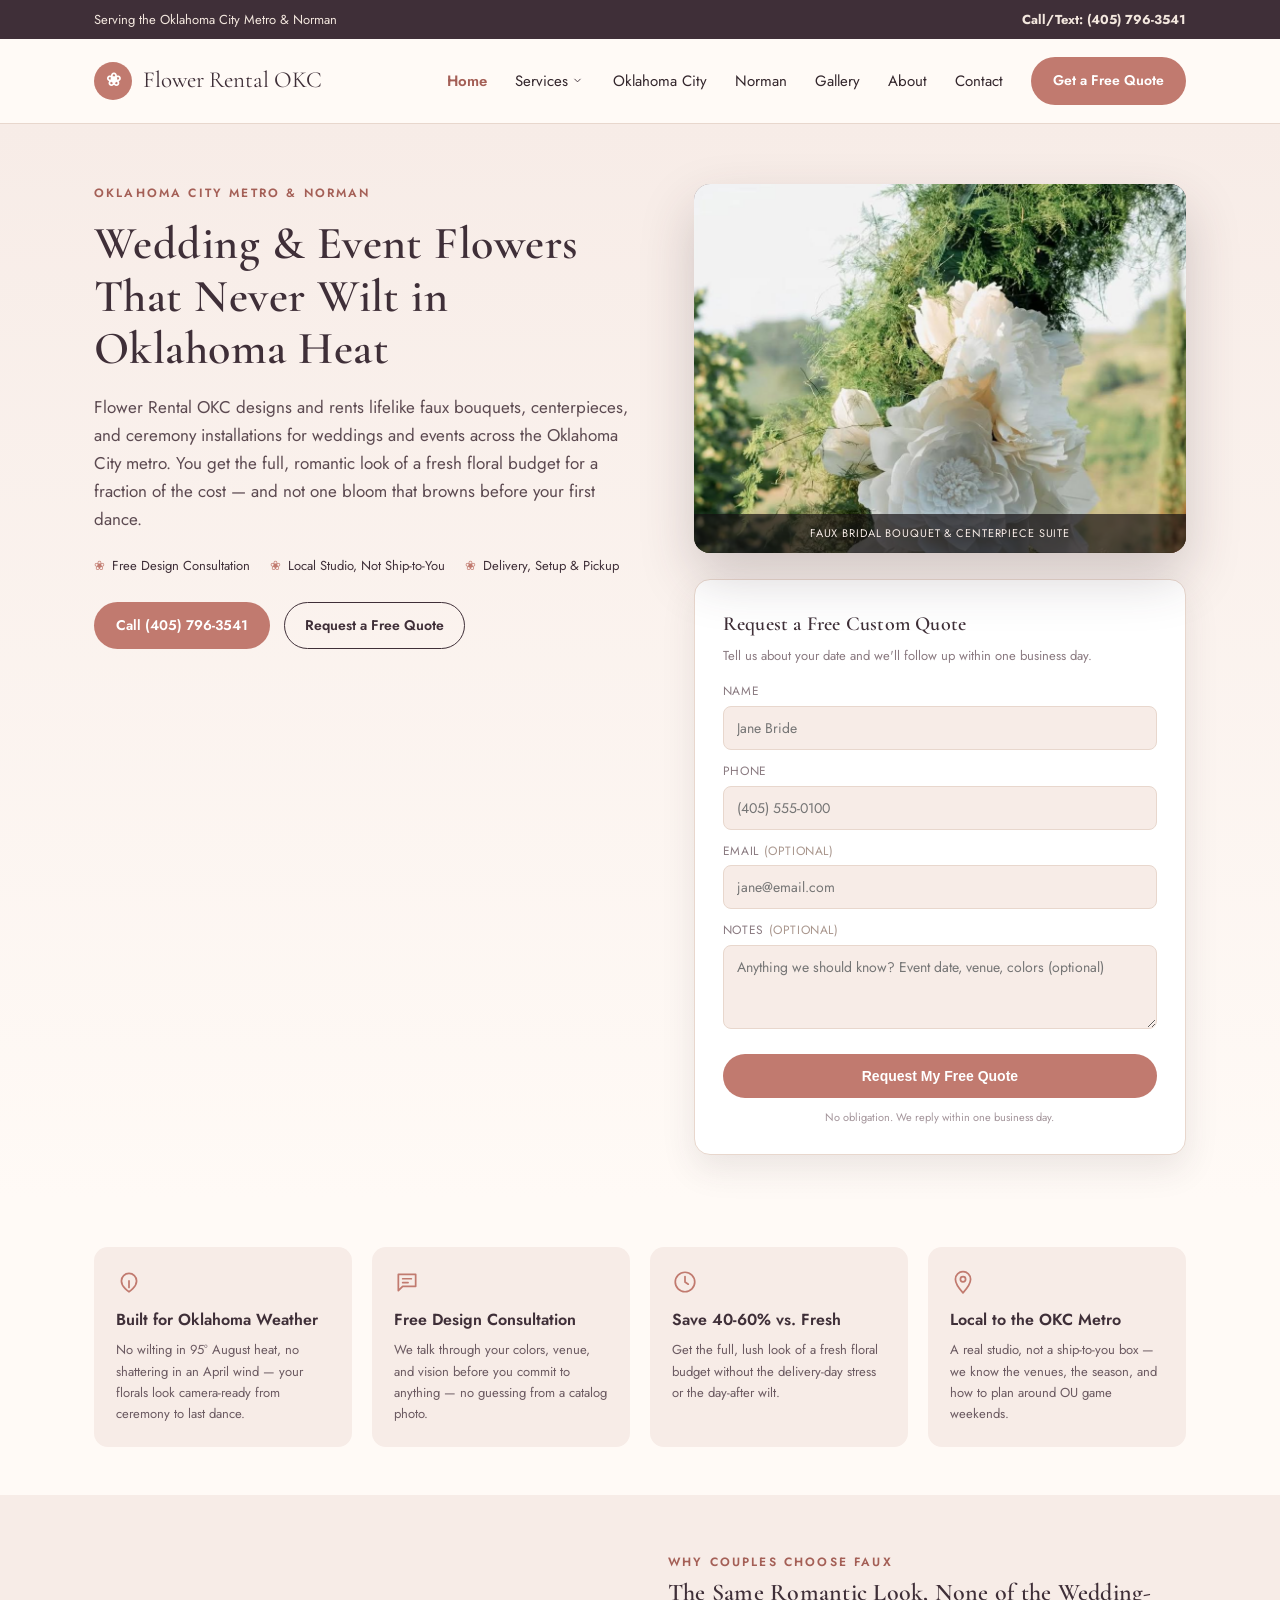
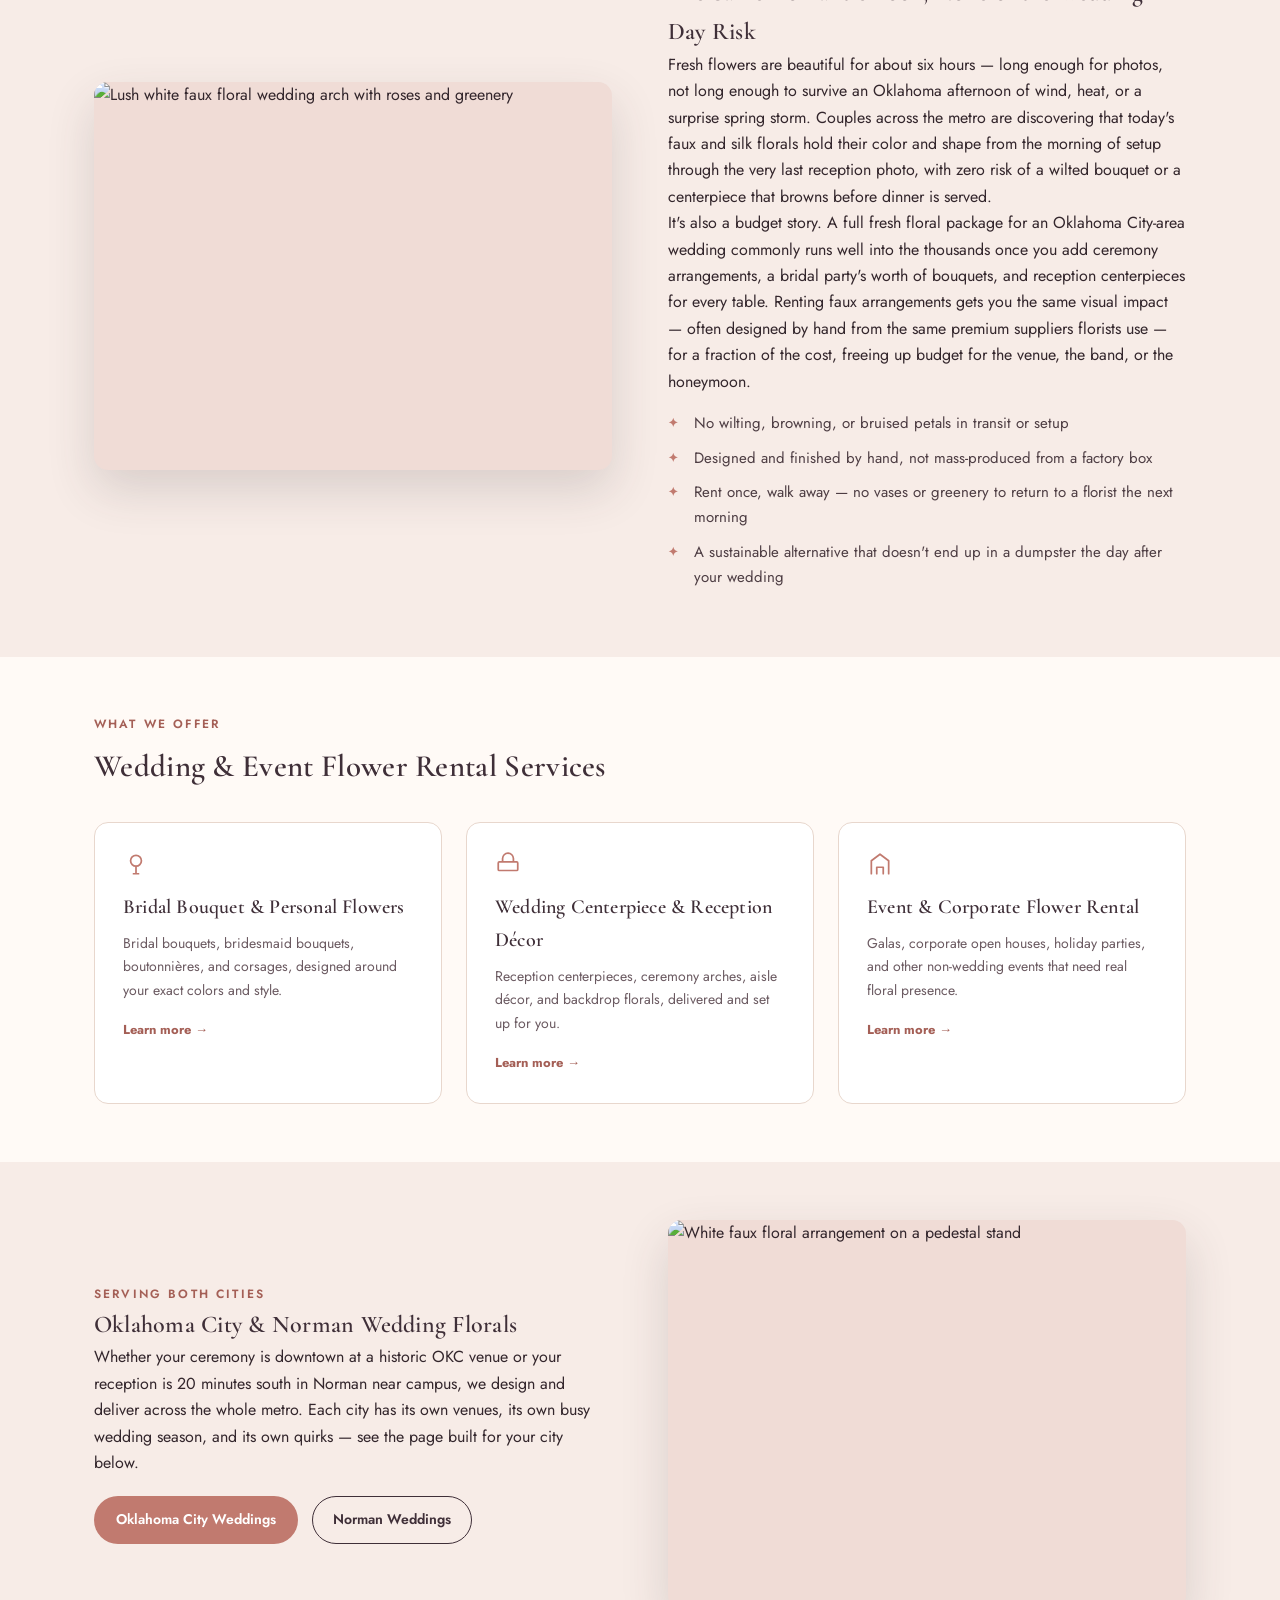
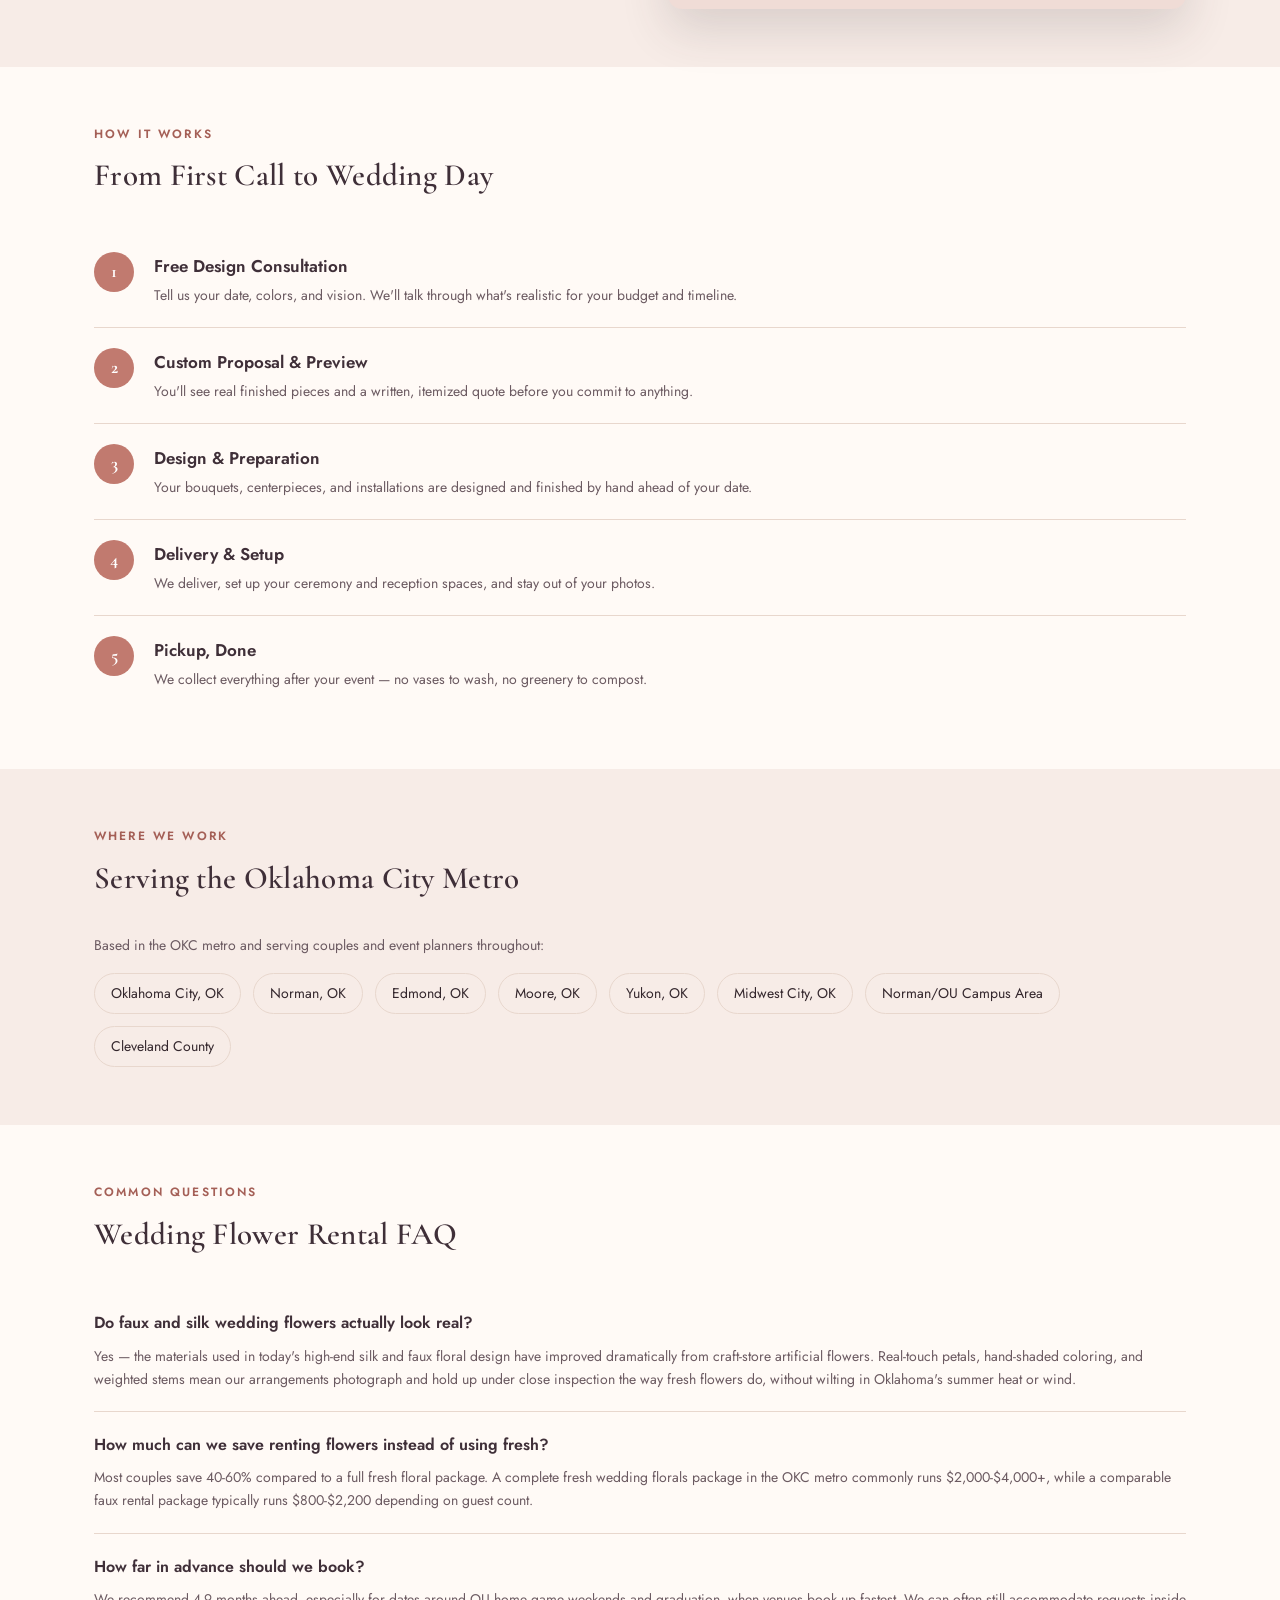
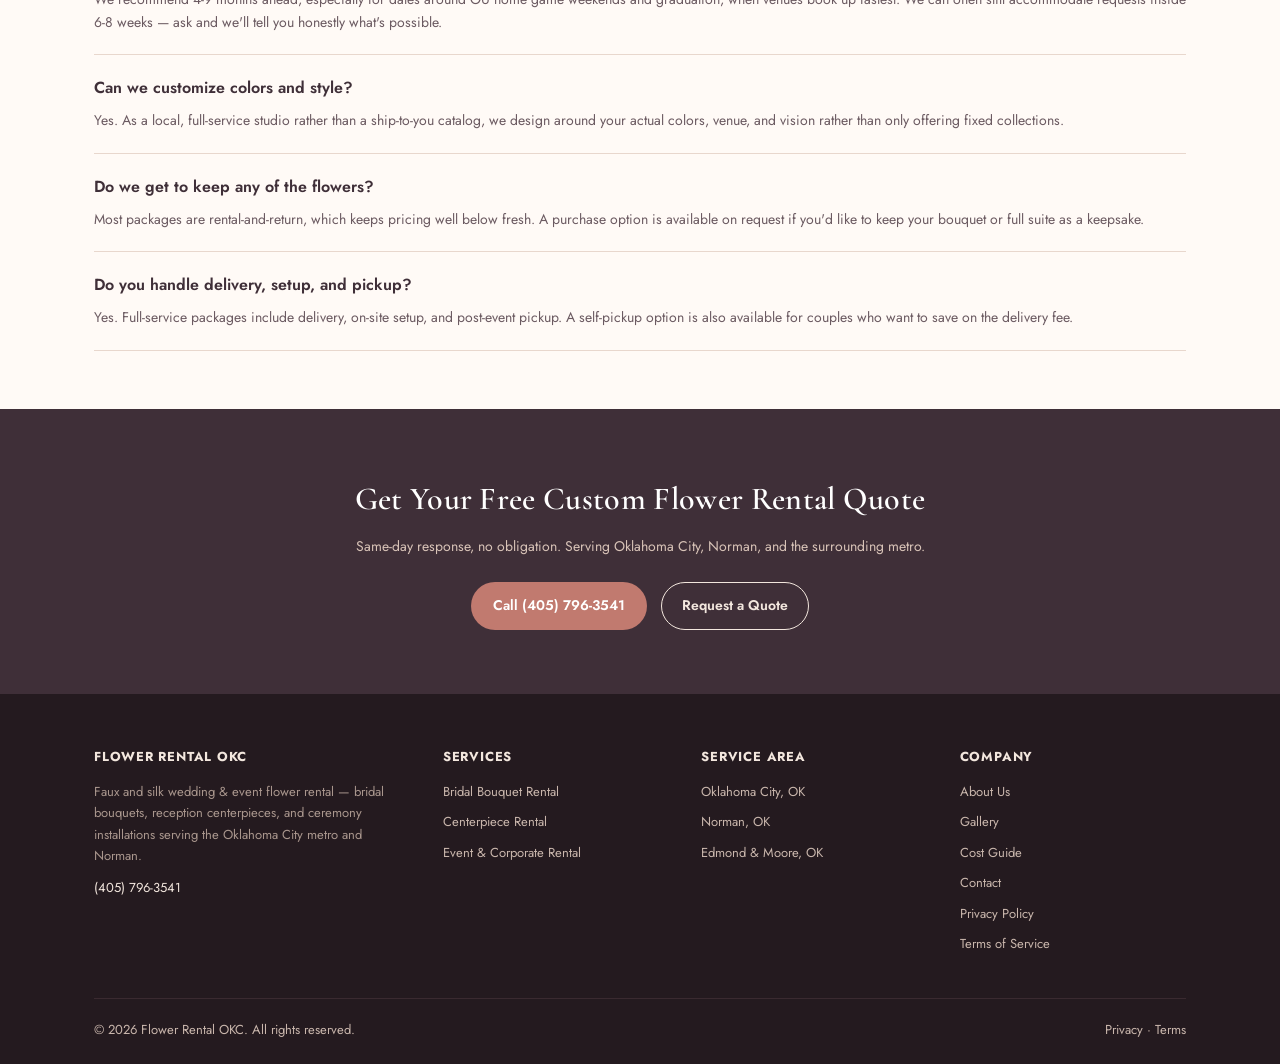
==== commit 9e49359a: "Lead form: simplify to name, phone, email, notes Co-Authored-By: Claude Opus 5.5 <noreply@anthropic." ====
--- a/index.html
+++ b/index.html
@@ -126,16 +126,16 @@
         <p>Tell us about your date and we'll follow up within one business day.</p>
         <form id="quoteForm" class="quote-form" novalidate>
           <label for="f-name">Name</label>
-          <input id="f-name" name="name" type="text" placeholder="Jane Bride" autocomplete="name">
-
-          <label for="f-phone">Number</label>
-          <input id="f-phone" name="phone" type="tel" placeholder="(405) 555-0100" autocomplete="tel">
-
-          <label for="f-email">Email</label>
+          <input id="f-name" name="name" type="text" placeholder="Jane Bride" autocomplete="name" required>
+
+          <label for="f-phone">Phone</label>
+          <input id="f-phone" name="phone" type="tel" placeholder="(405) 555-0100" autocomplete="tel" required>
+
+          <label for="f-email">Email <span style="font-weight:400;color:#a9968d;">(optional)</span></label>
           <input id="f-email" name="email" type="email" placeholder="jane@email.com" autocomplete="email">
 
-          <label for="f-notes">Notes on Event <span style="font-weight:400;color:#a9968d;">(optional)</span></label>
-          <textarea id="f-notes" name="notes" rows="3" placeholder="Event date, venue, color palette, style..."></textarea>
+          <label for="f-notes">Notes <span style="font-weight:400;color:#a9968d;">(optional)</span></label>
+          <textarea id="f-notes" name="notes" rows="3" placeholder="Anything we should know? Event date, venue, colors (optional)"></textarea>
 
           <button type="submit" class="pill-btn">Request My Free Quote</button>
           <div class="fine">No obligation. We reply within one business day.</div>
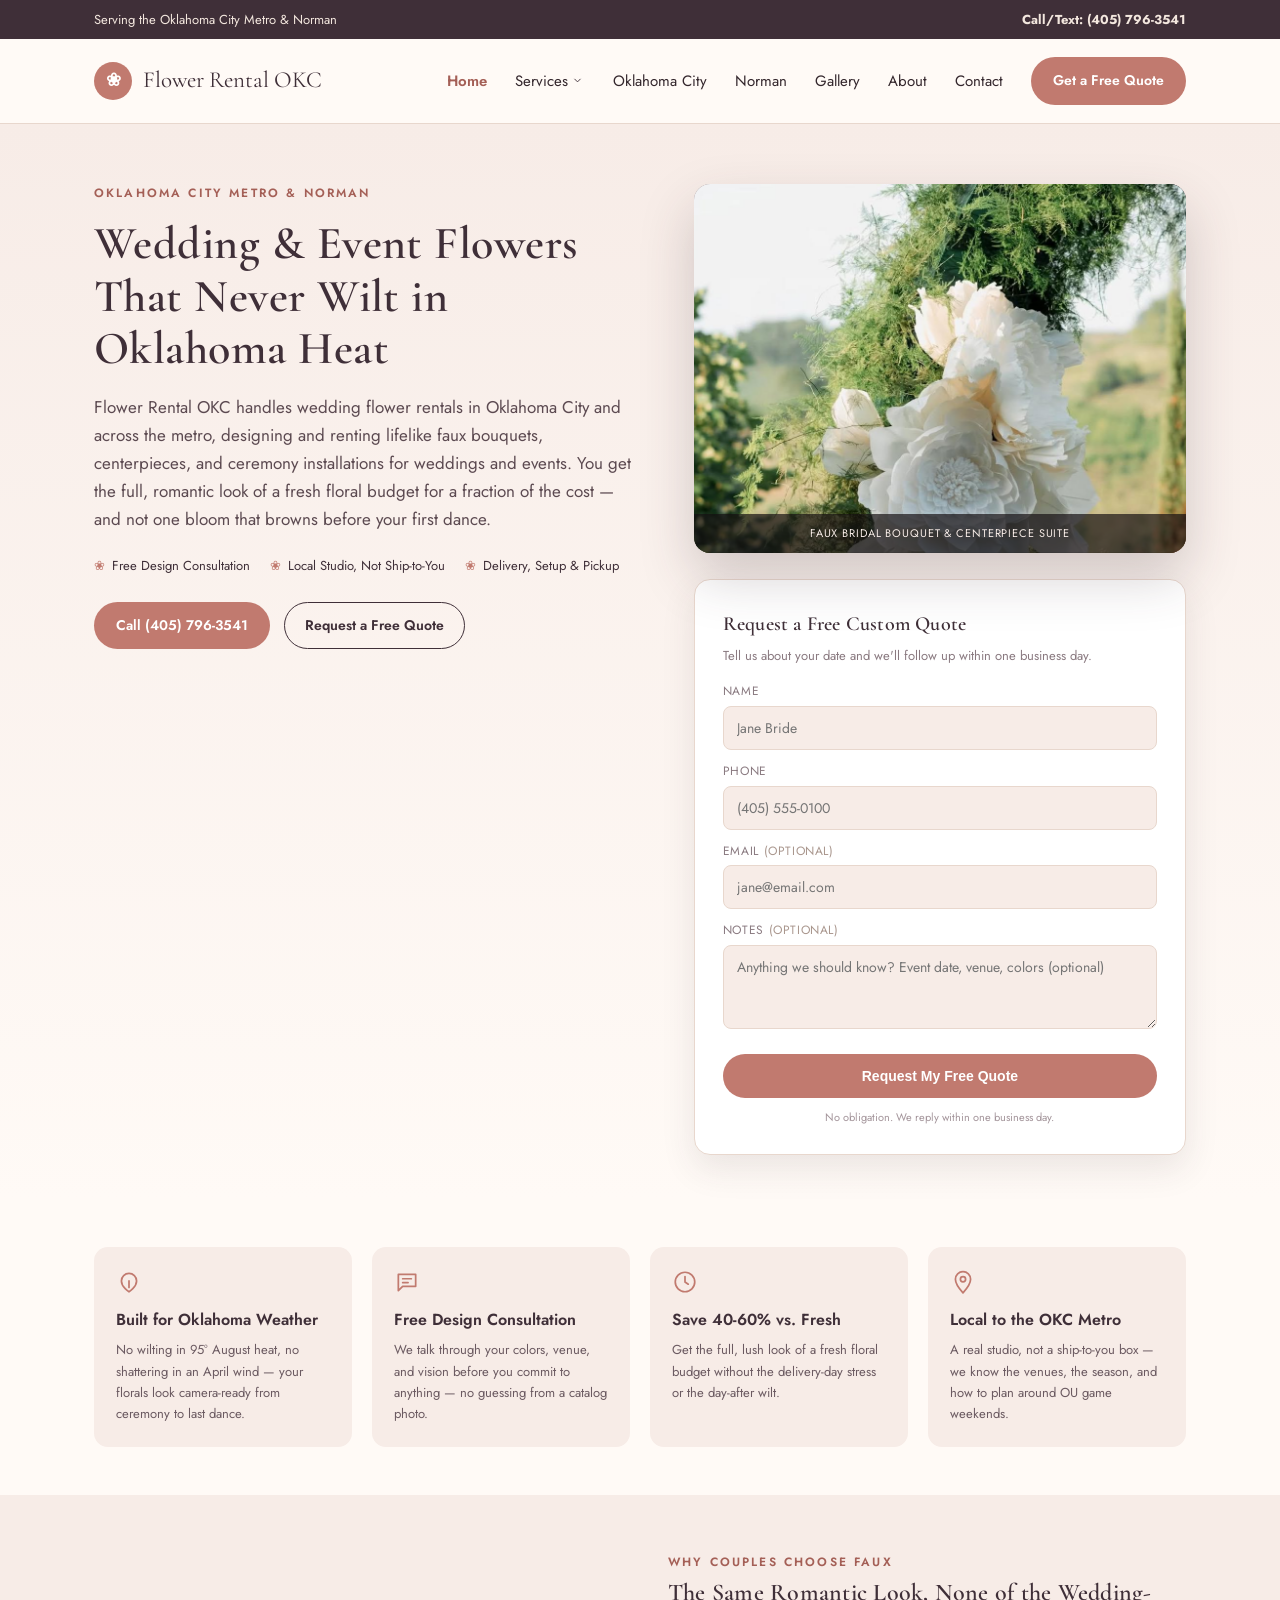
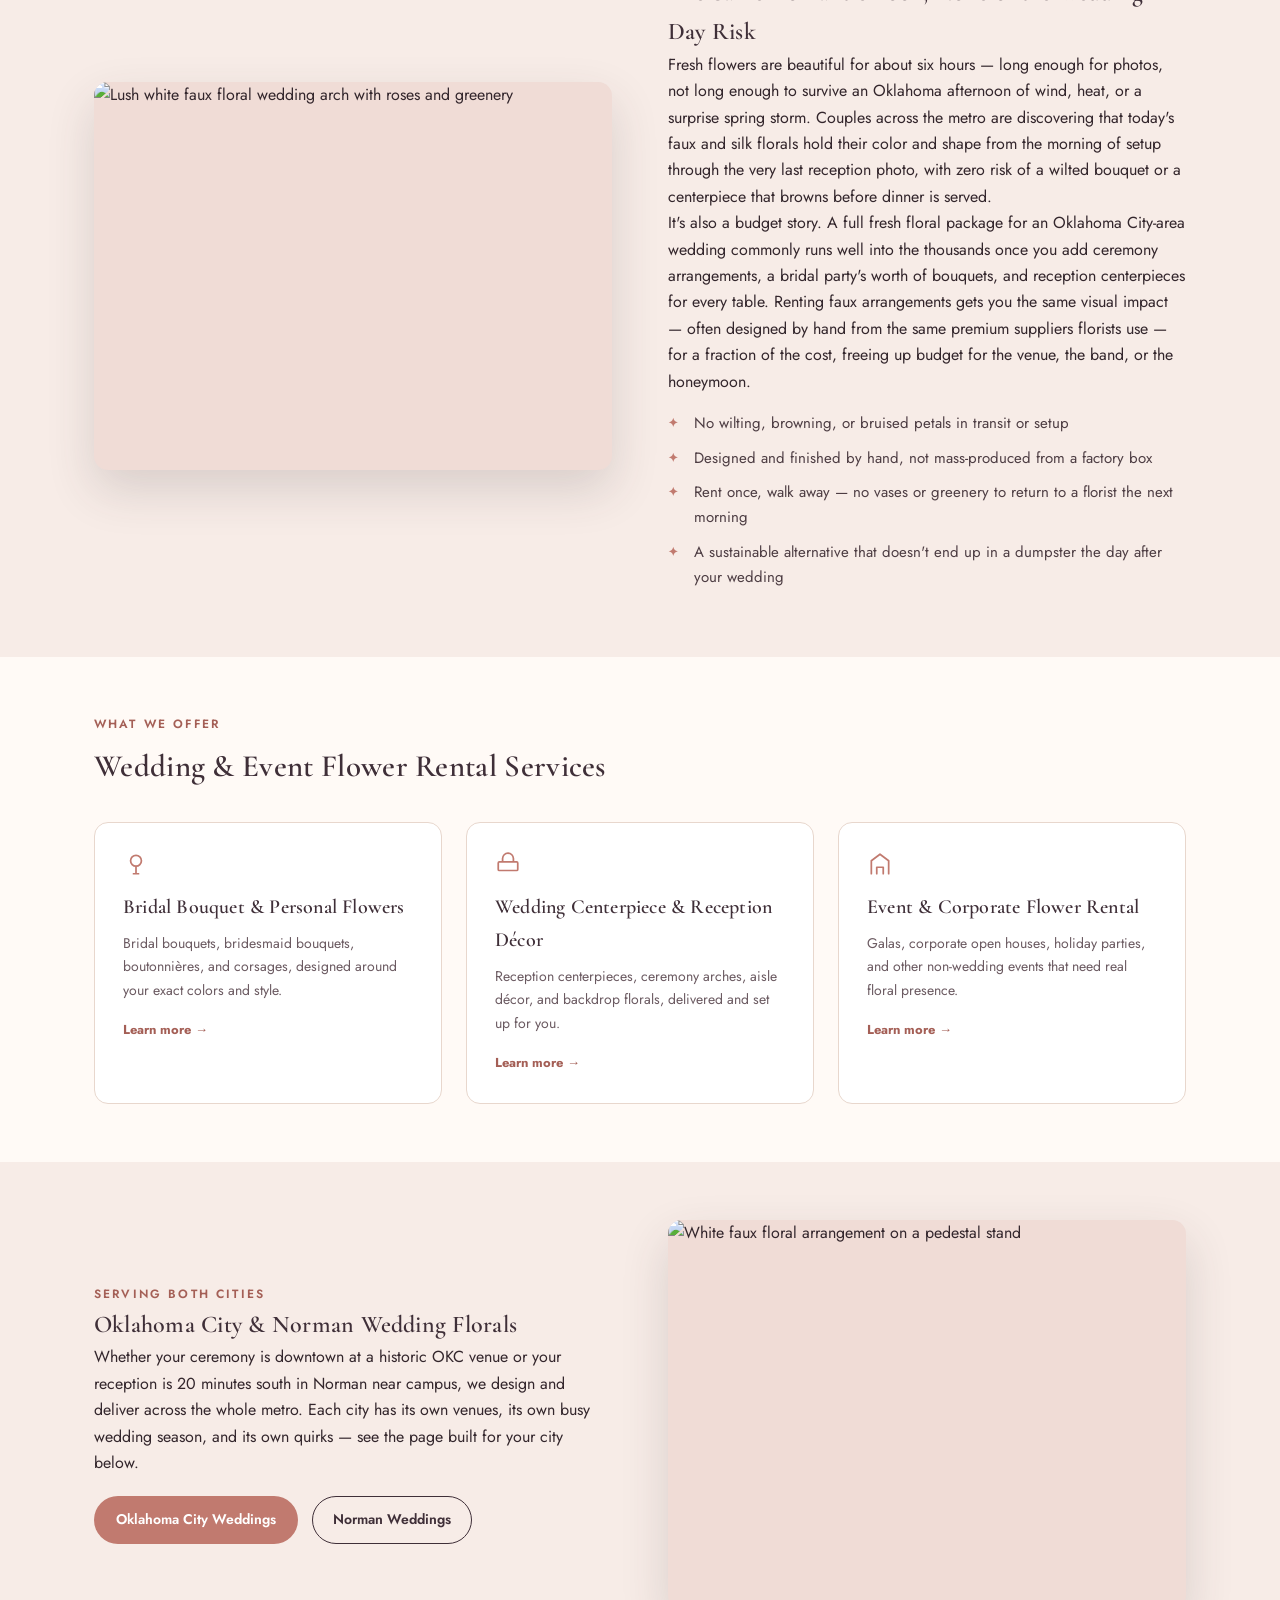
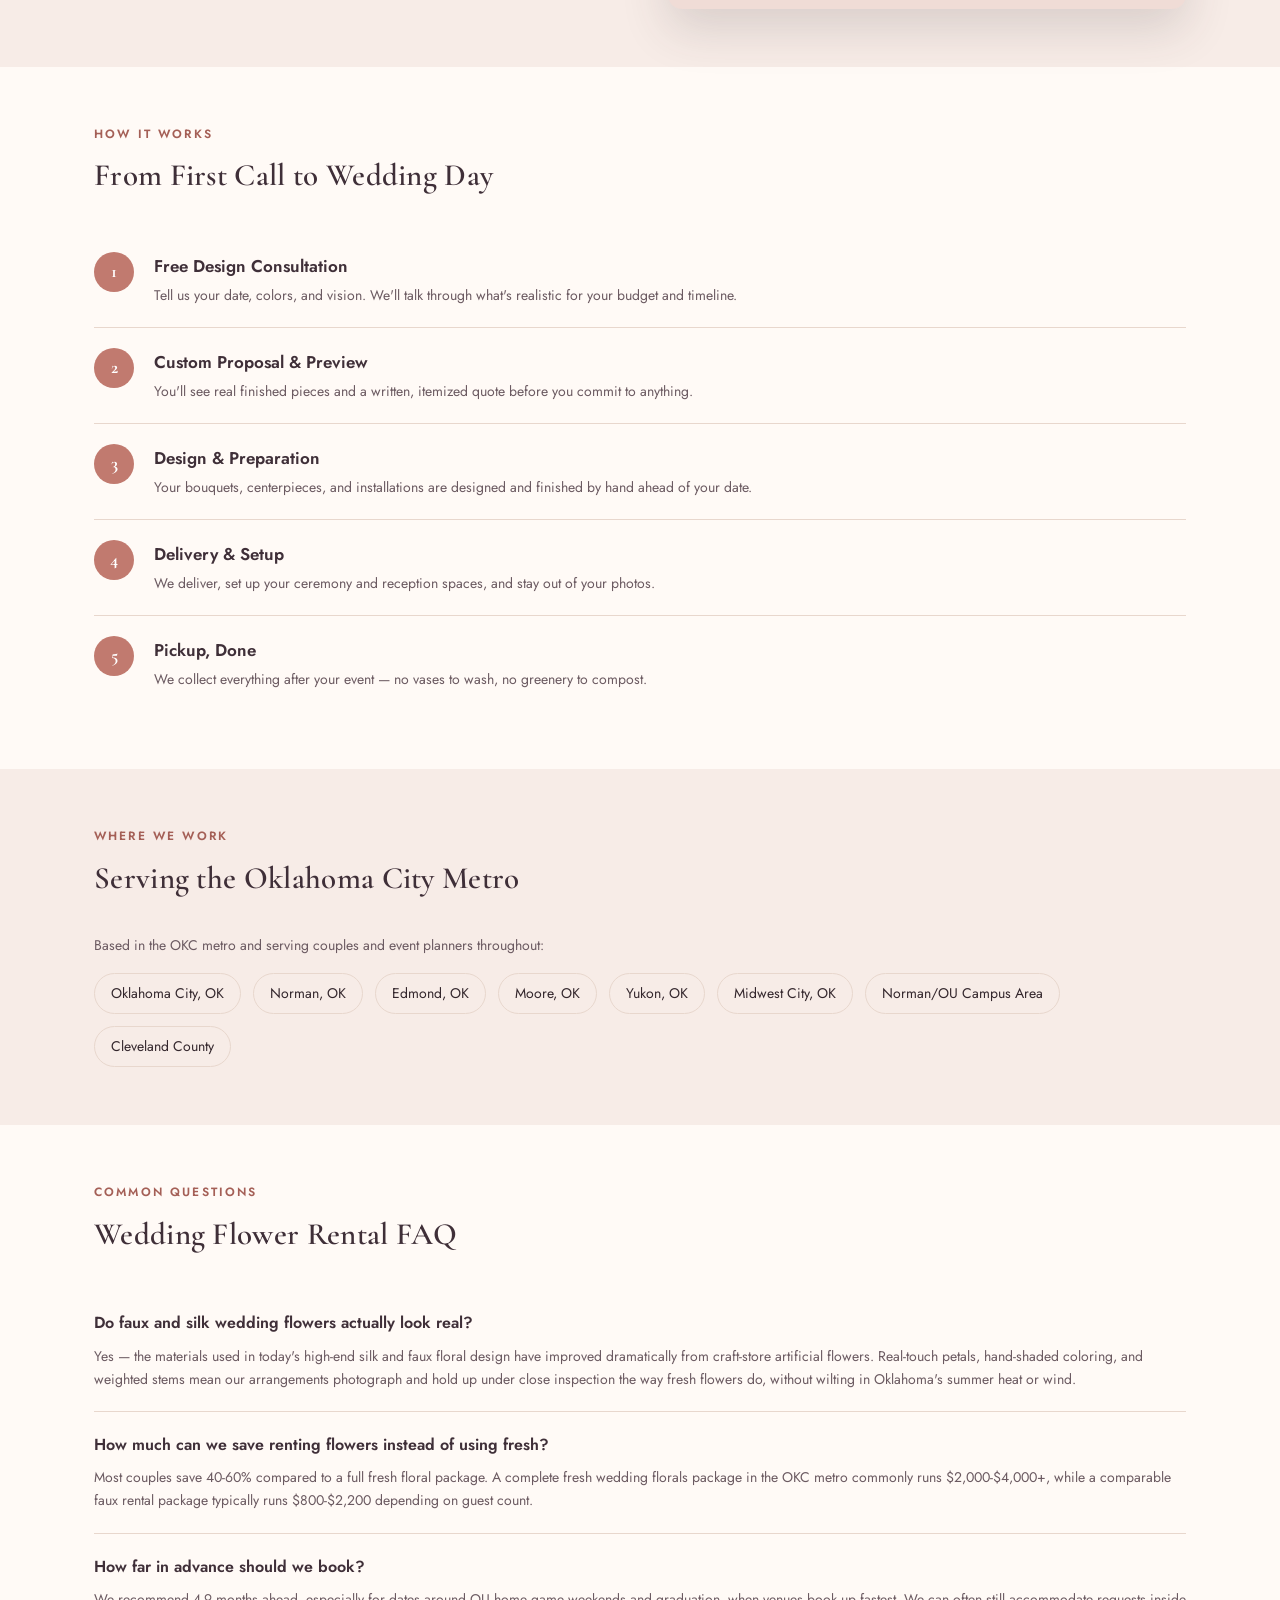
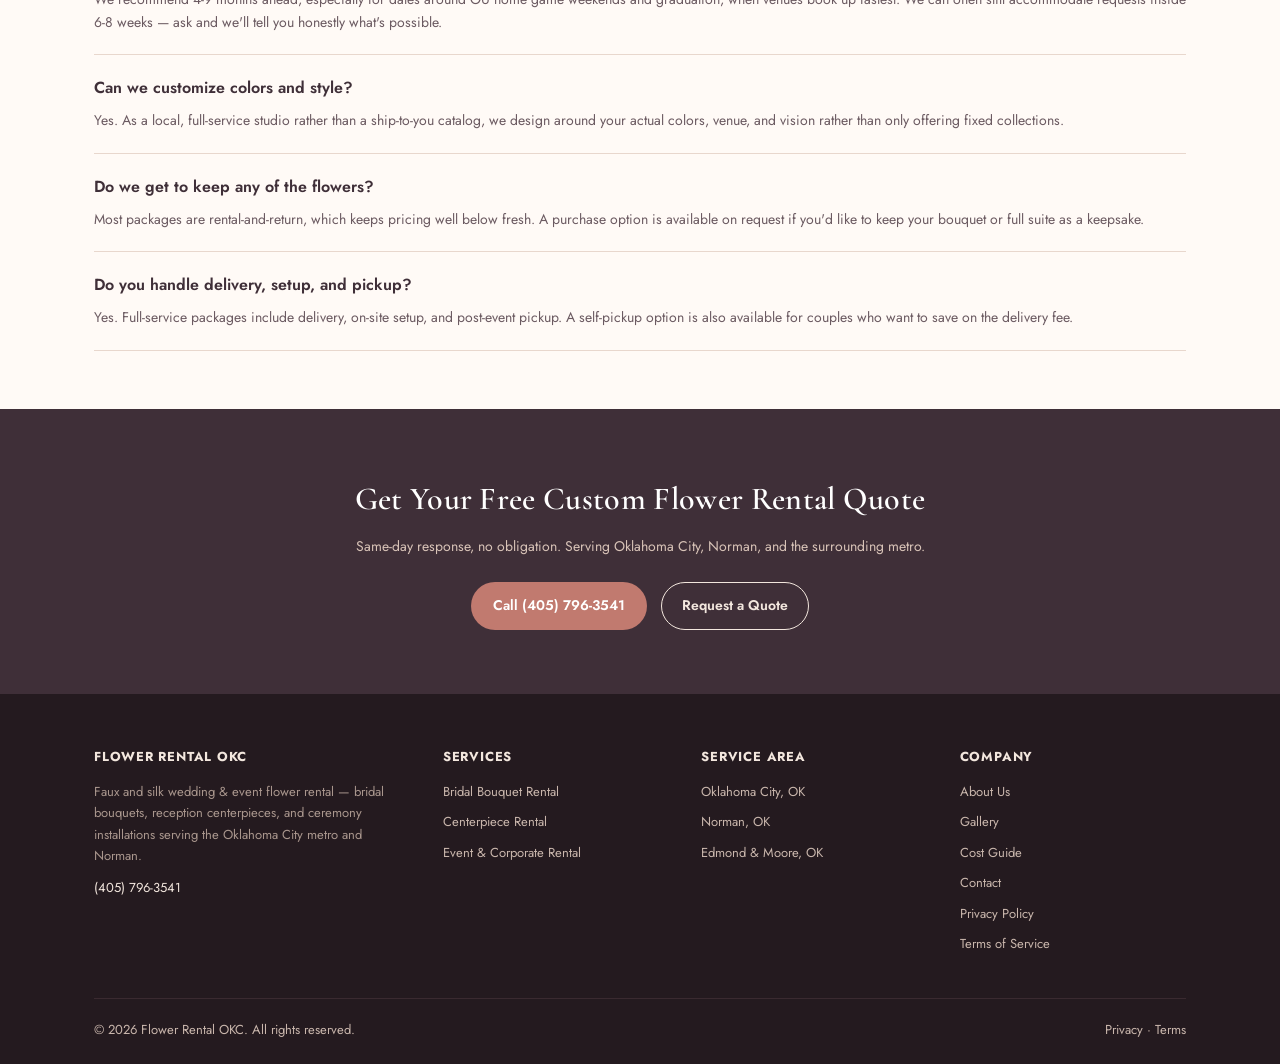
==== commit 31fef6ae: "Flower OKC: homepage intro uses wedding flower rentals in Oklahoma City Co-Authored-By: Claude Opus " ====
--- a/index.html
+++ b/index.html
@@ -105,7 +105,7 @@
     <div>
       <div class="kicker">Oklahoma City Metro &amp; Norman</div>
       <h1>Wedding &amp; Event Flowers That Never Wilt in Oklahoma Heat</h1>
-      <p class="sub">Flower Rental OKC designs and rents lifelike faux bouquets, centerpieces, and ceremony installations for weddings and events across the Oklahoma City metro. You get the full, romantic look of a fresh floral budget for a fraction of the cost — and not one bloom that browns before your first dance.</p>
+      <p class="sub">Flower Rental OKC handles wedding flower rentals in Oklahoma City and across the metro, designing and renting lifelike faux bouquets, centerpieces, and ceremony installations for weddings and events. You get the full, romantic look of a fresh floral budget for a fraction of the cost — and not one bloom that browns before your first dance.</p>
       <div class="marks">
         <span>Free Design Consultation</span>
         <span>Local Studio, Not Ship-to-You</span>
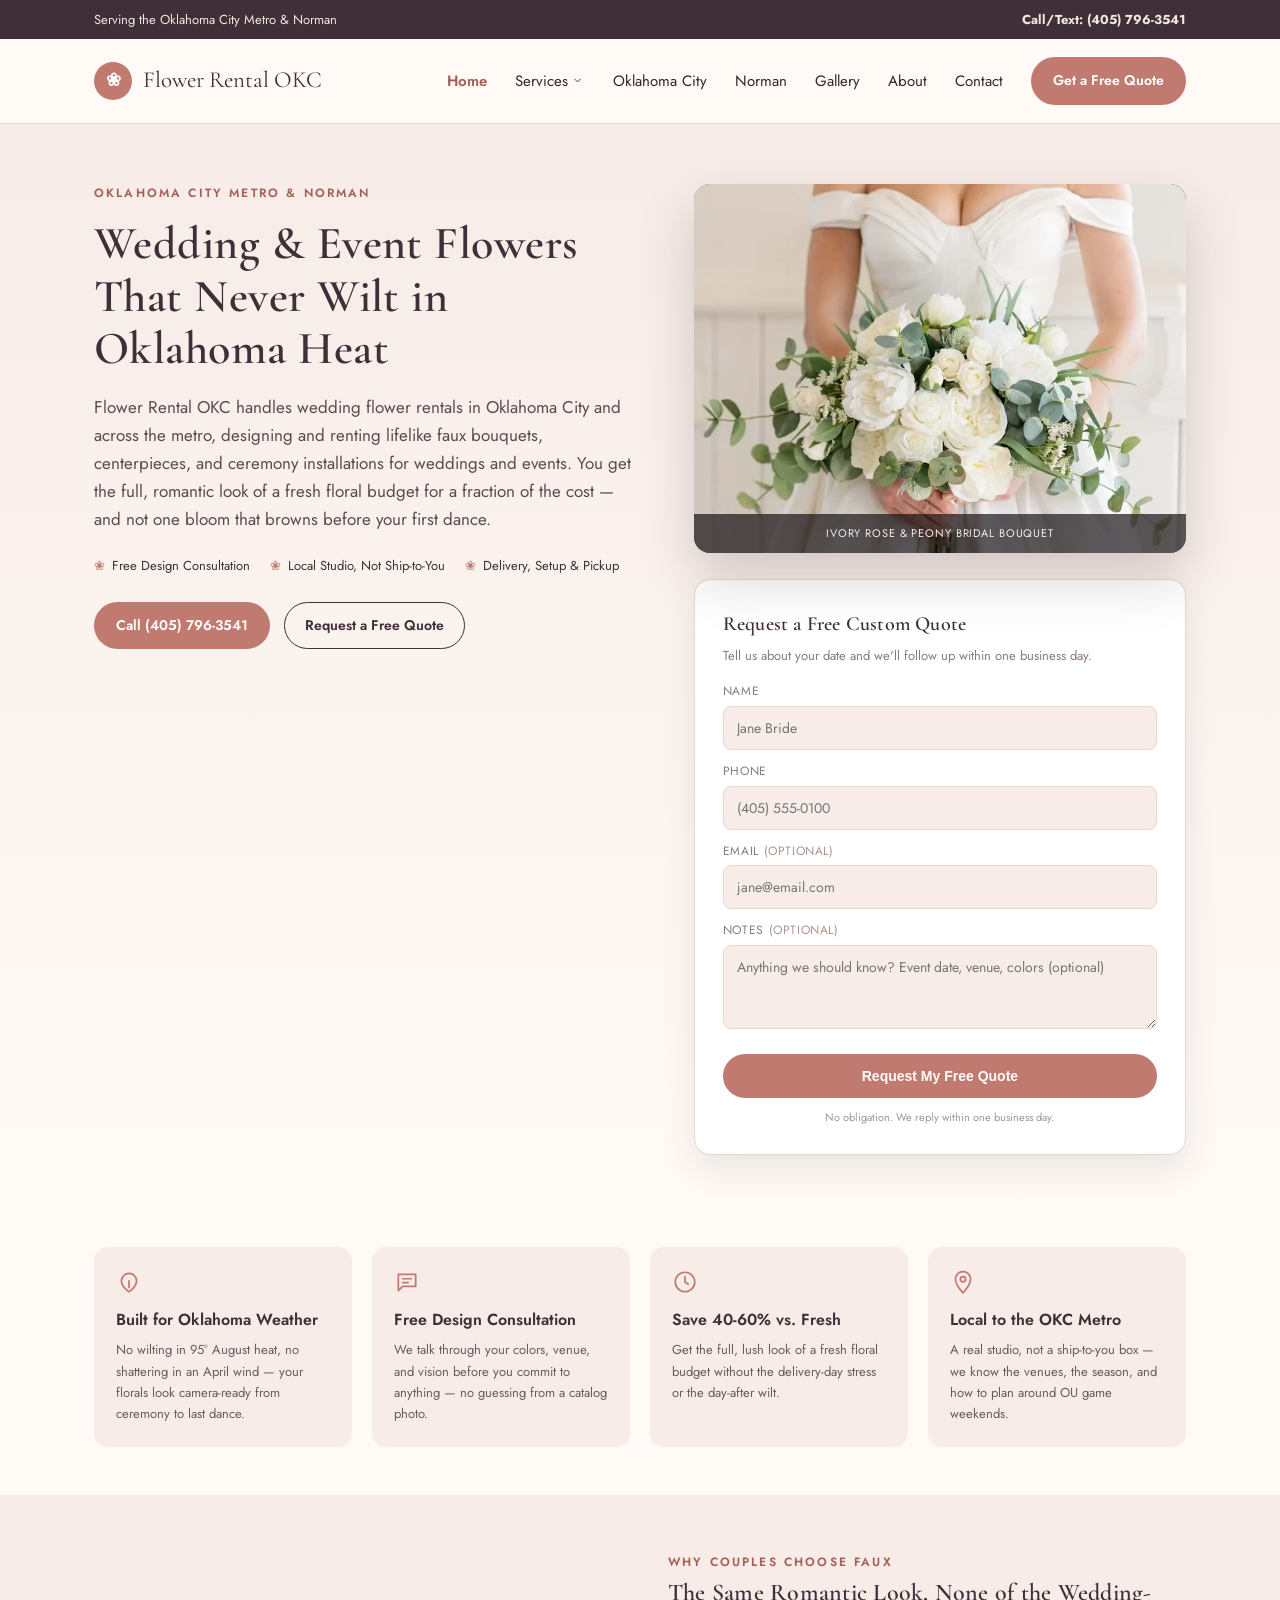
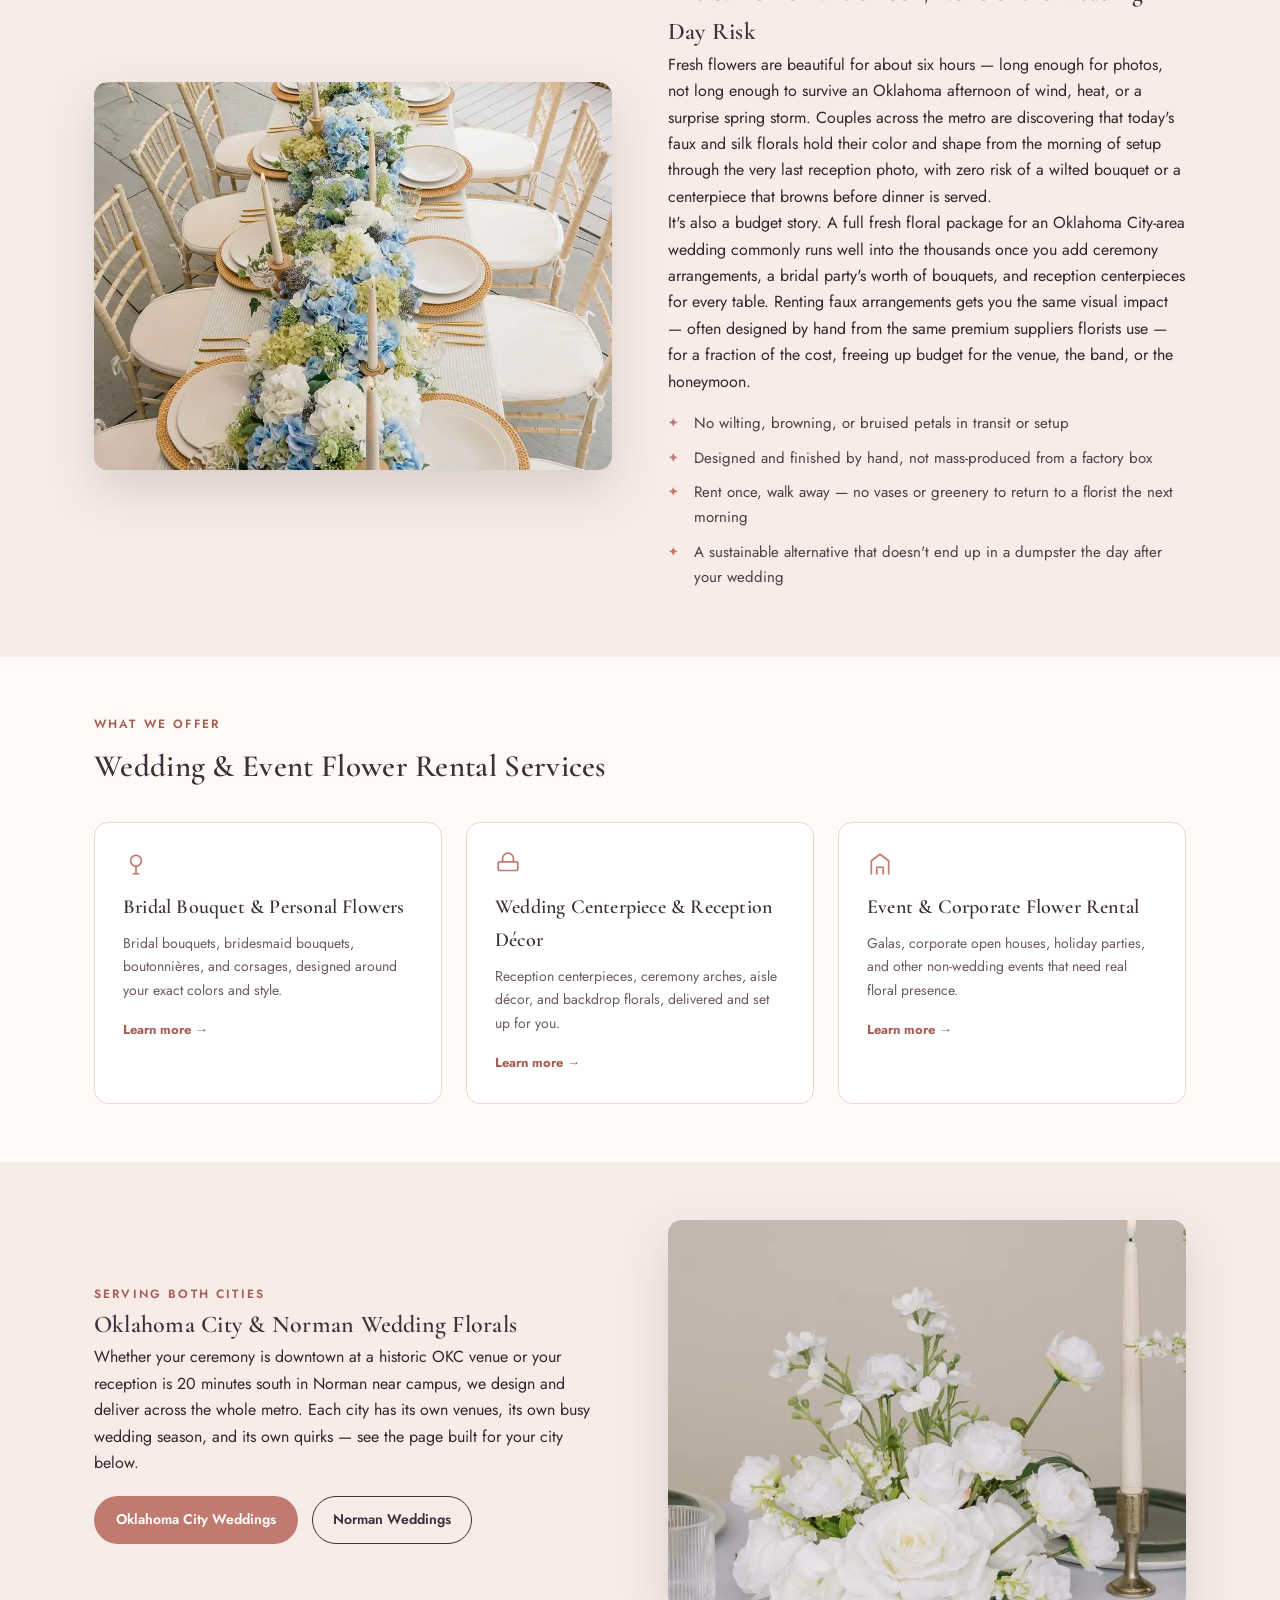
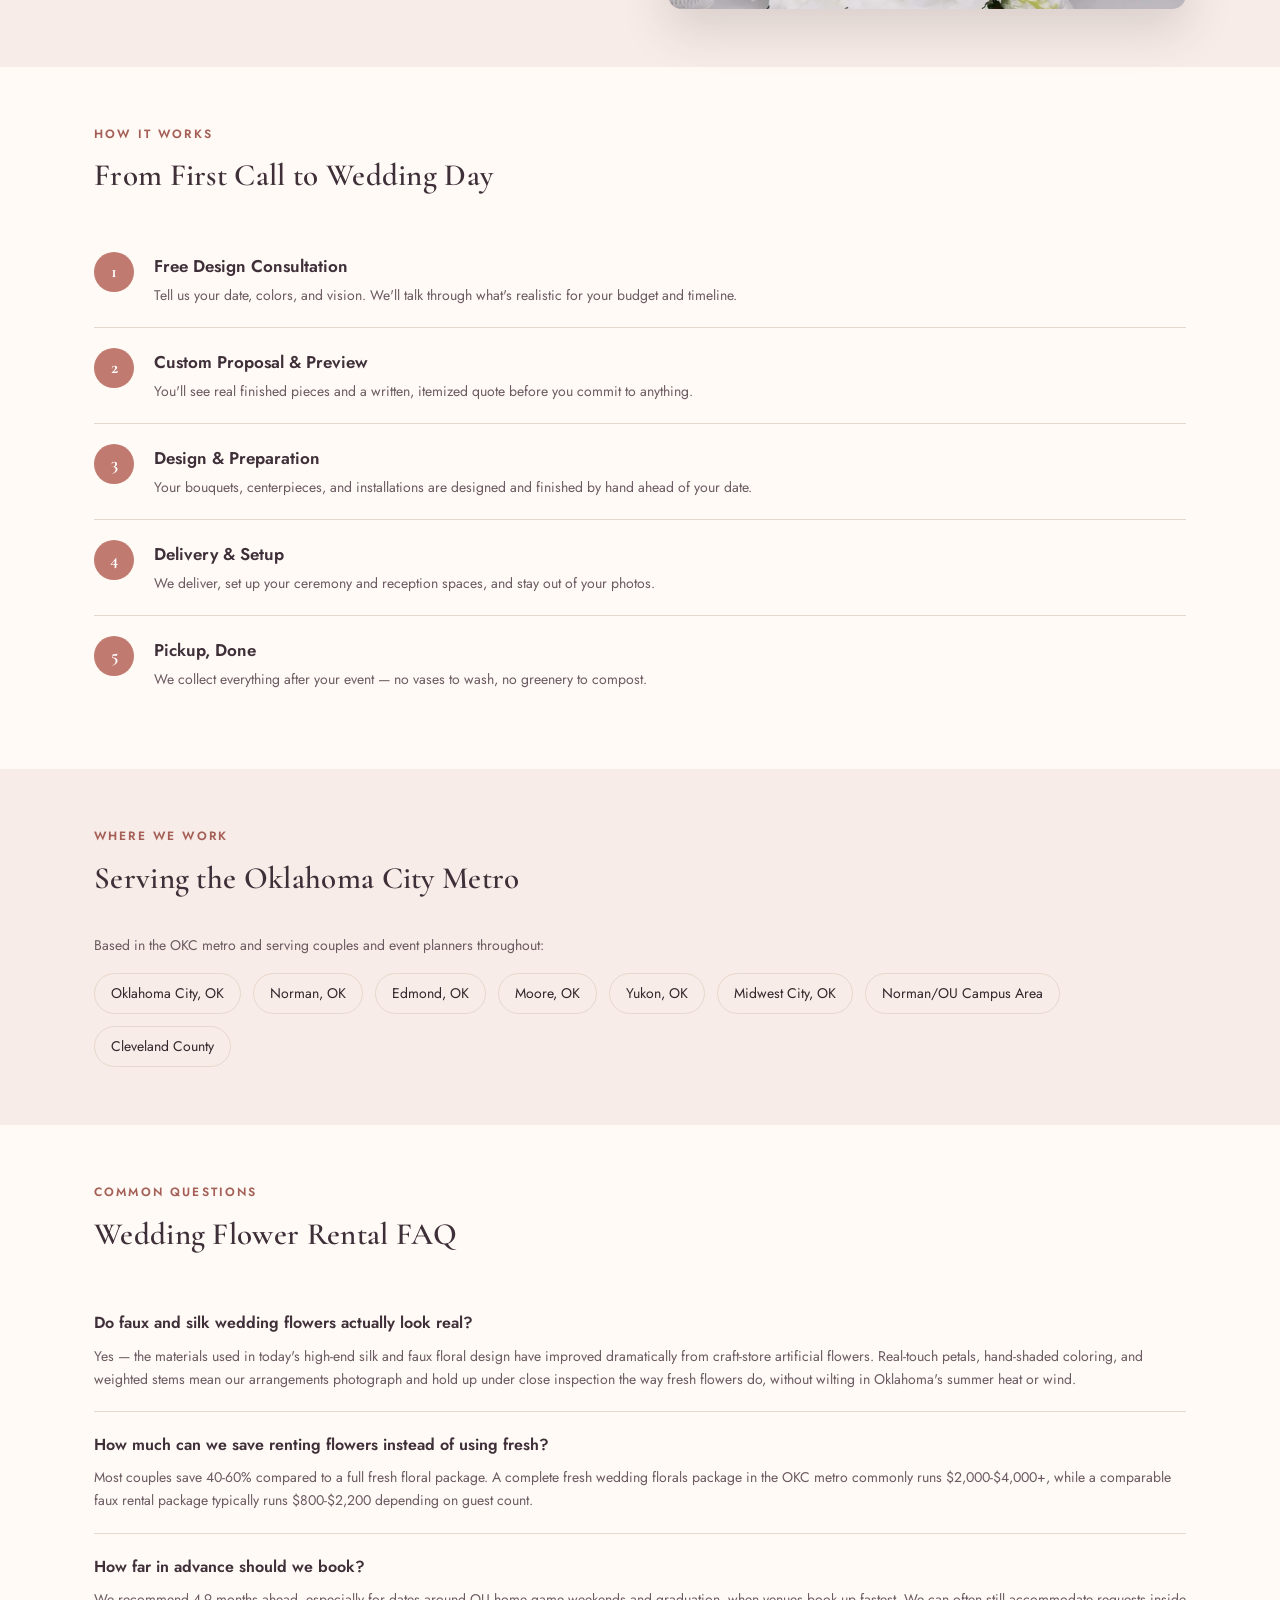
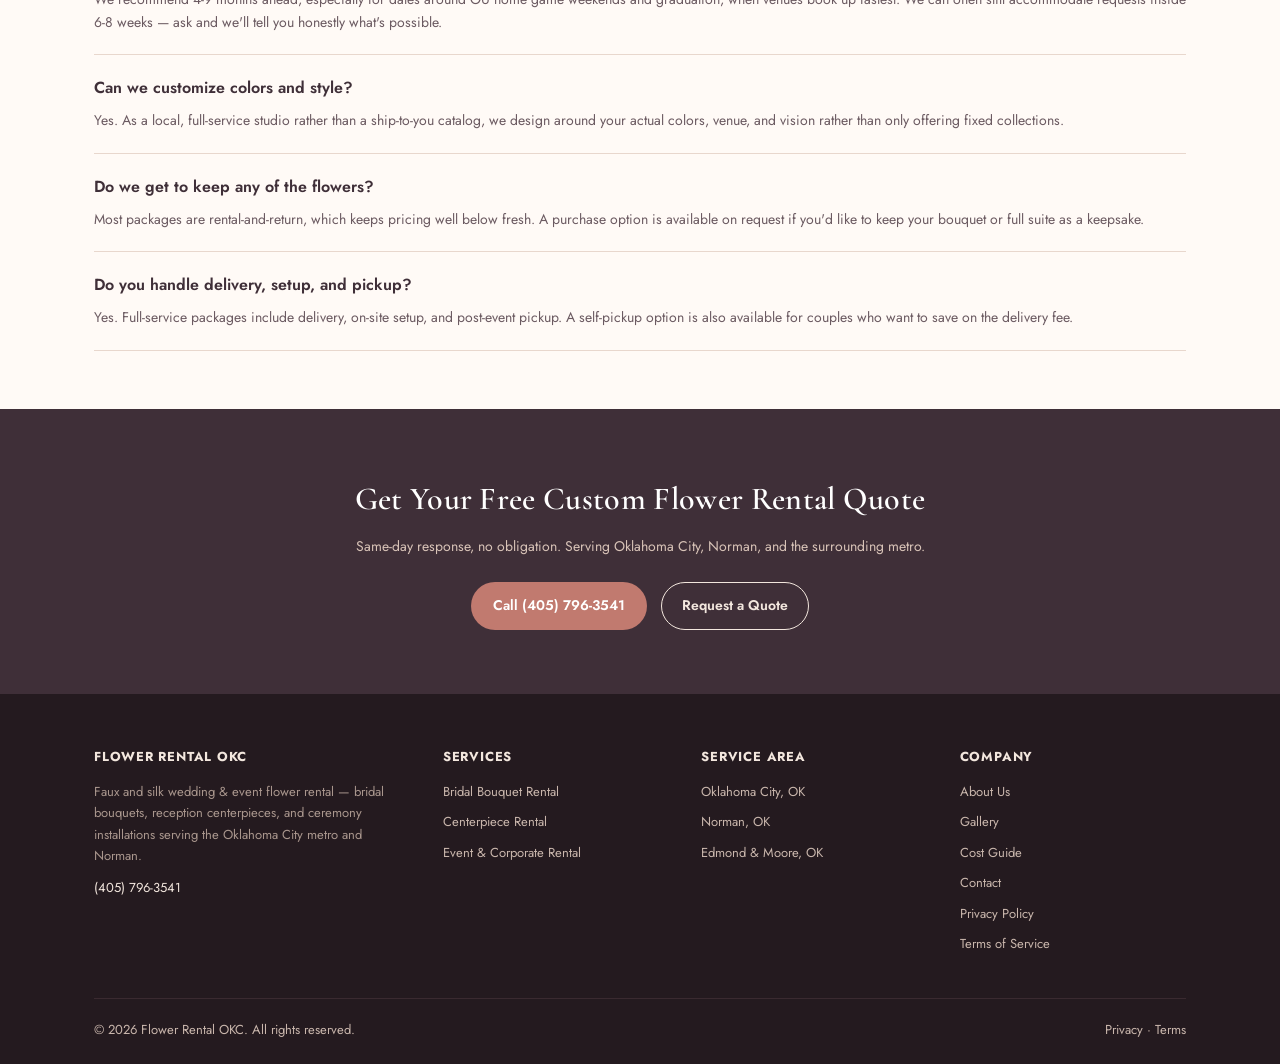
==== commit 44de2f3d: "Flower OKC: replace Unsplash hotlinks with 13 local WebP photos sitewide; rebuild gallery; update al" ====
--- a/index.html
+++ b/index.html
@@ -18,7 +18,7 @@
 <meta property="og:title" content="Wedding & Event Flower Rental | Oklahoma City Metro">
 <meta property="og:description" content="Lifelike faux bouquets, centerpieces, and floral installations for weddings and events across Oklahoma City and Norman. Free custom quote.">
 <meta property="og:url" content="https://www.flowerrentalokc.com/">
-<meta property="og:image" content="https://images.unsplash.com/photo-1749491104418-5a3c5f6be2af?fm=jpg&q=70&w=1600&auto=format&fit=crop">
+<meta property="og:image" content="https://www.flowerrentalokc.com/assets/images/white-rose-peony-eucalyptus-bridal-bouquet.webp">
 <meta property="og:locale" content="en_US">
 <meta name="twitter:card" content="summary_large_image">
 
@@ -27,7 +27,7 @@
   "@context": "https://schema.org",
   "@type": "Florist",
   "name": "Flower Rental OKC",
-  "image": "https://images.unsplash.com/photo-1749491104418-5a3c5f6be2af?fm=jpg&q=70&w=1200&auto=format&fit=crop",
+  "image": "https://www.flowerrentalokc.com/assets/images/white-rose-peony-eucalyptus-bridal-bouquet.webp",
   "url": "https://www.flowerrentalokc.com/",
   "telephone": "+1-405-796-3541",
   "priceRange": "$$-$$$",
@@ -118,8 +118,8 @@
     </div>
     <div>
       <div class="bloom-art">
-        <img src="/assets/images/image.png" alt="Faux bridal bouquet and centerpiece arrangement with oversized ivory paper flowers on a floral arch" loading="lazy" width="1200" height="1800">
-        <div class="bloom-tag">Faux Bridal Bouquet &amp; Centerpiece Suite</div>
+        <img src="/assets/images/white-rose-peony-eucalyptus-bridal-bouquet.webp" alt="Ivory faux rose and peony bridal bouquet with eucalyptus" loading="lazy" width="853" height="1280">
+        <div class="bloom-tag">Ivory Rose &amp; Peony Bridal Bouquet</div>
       </div>
       <div class="quote-panel" id="quote">
         <h3>Request a Free Custom Quote</h3>
@@ -174,7 +174,7 @@
 <section class="tint" id="why">
   <div class="wrap split">
     <div class="frame frame-4-3">
-      <img src="https://images.unsplash.com/photo-1646887127978-18be1dbd357e?fm=jpg&q=70&w=1200&auto=format&fit=crop" alt="Lush white faux floral wedding arch with roses and greenery" loading="lazy" width="1200" height="900">
+      <img src="/assets/images/hydrangea-table-runner-garland.webp" alt="Faux blue hydrangea table runner garland down a long reception table with taper candles" loading="lazy" width="854" height="1280">
     </div>
     <div>
       <div class="kicker">Why Couples Choose Faux</div>
@@ -230,7 +230,7 @@
       </div>
     </div>
     <div class="frame frame-4-3">
-      <img src="https://images.unsplash.com/photo-1749491105960-7039dcf43451?fm=jpg&q=70&w=1200&auto=format&fit=crop" alt="White faux floral arrangement on a pedestal stand" loading="lazy" width="1200" height="900">
+      <img src="/assets/images/all-white-rose-centerpiece.webp" alt="Low all-white faux rose and peony centerpiece on a reception table" loading="lazy" width="852" height="1280">
     </div>
   </div>
 </section>
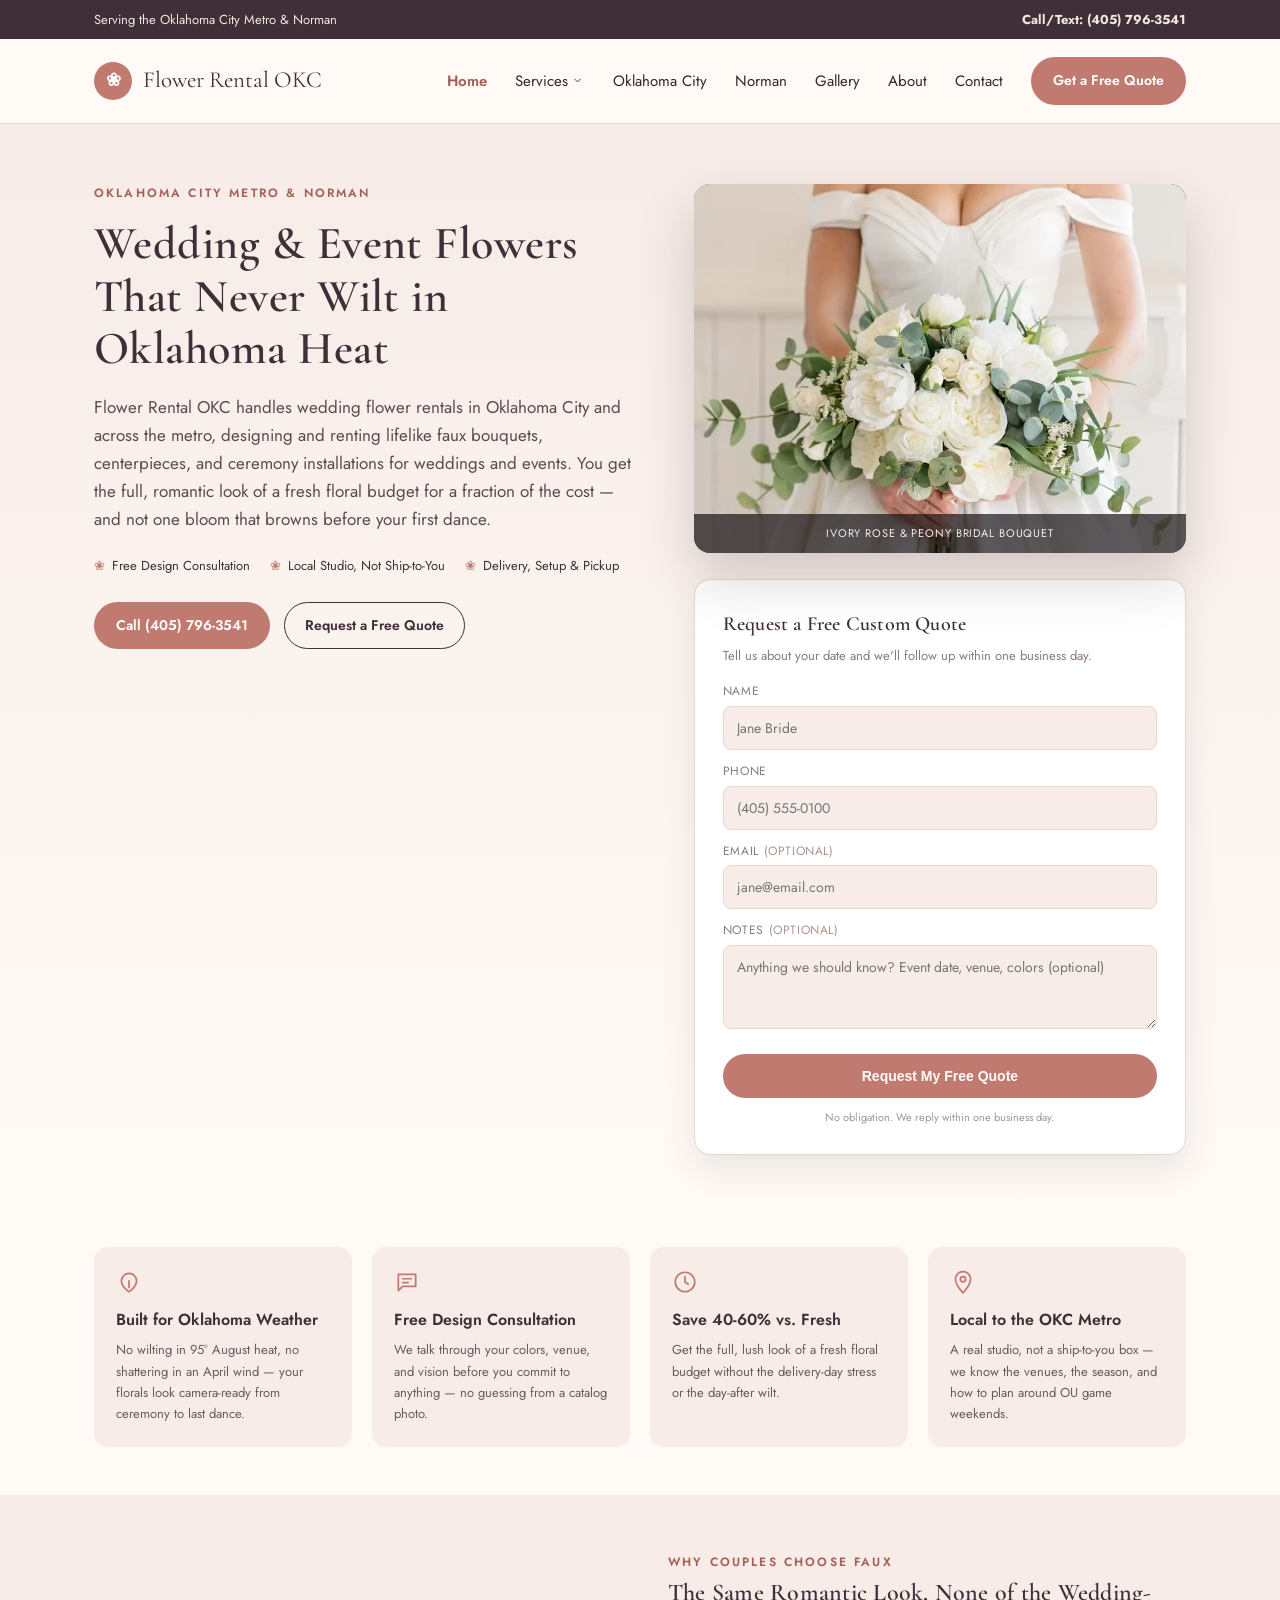
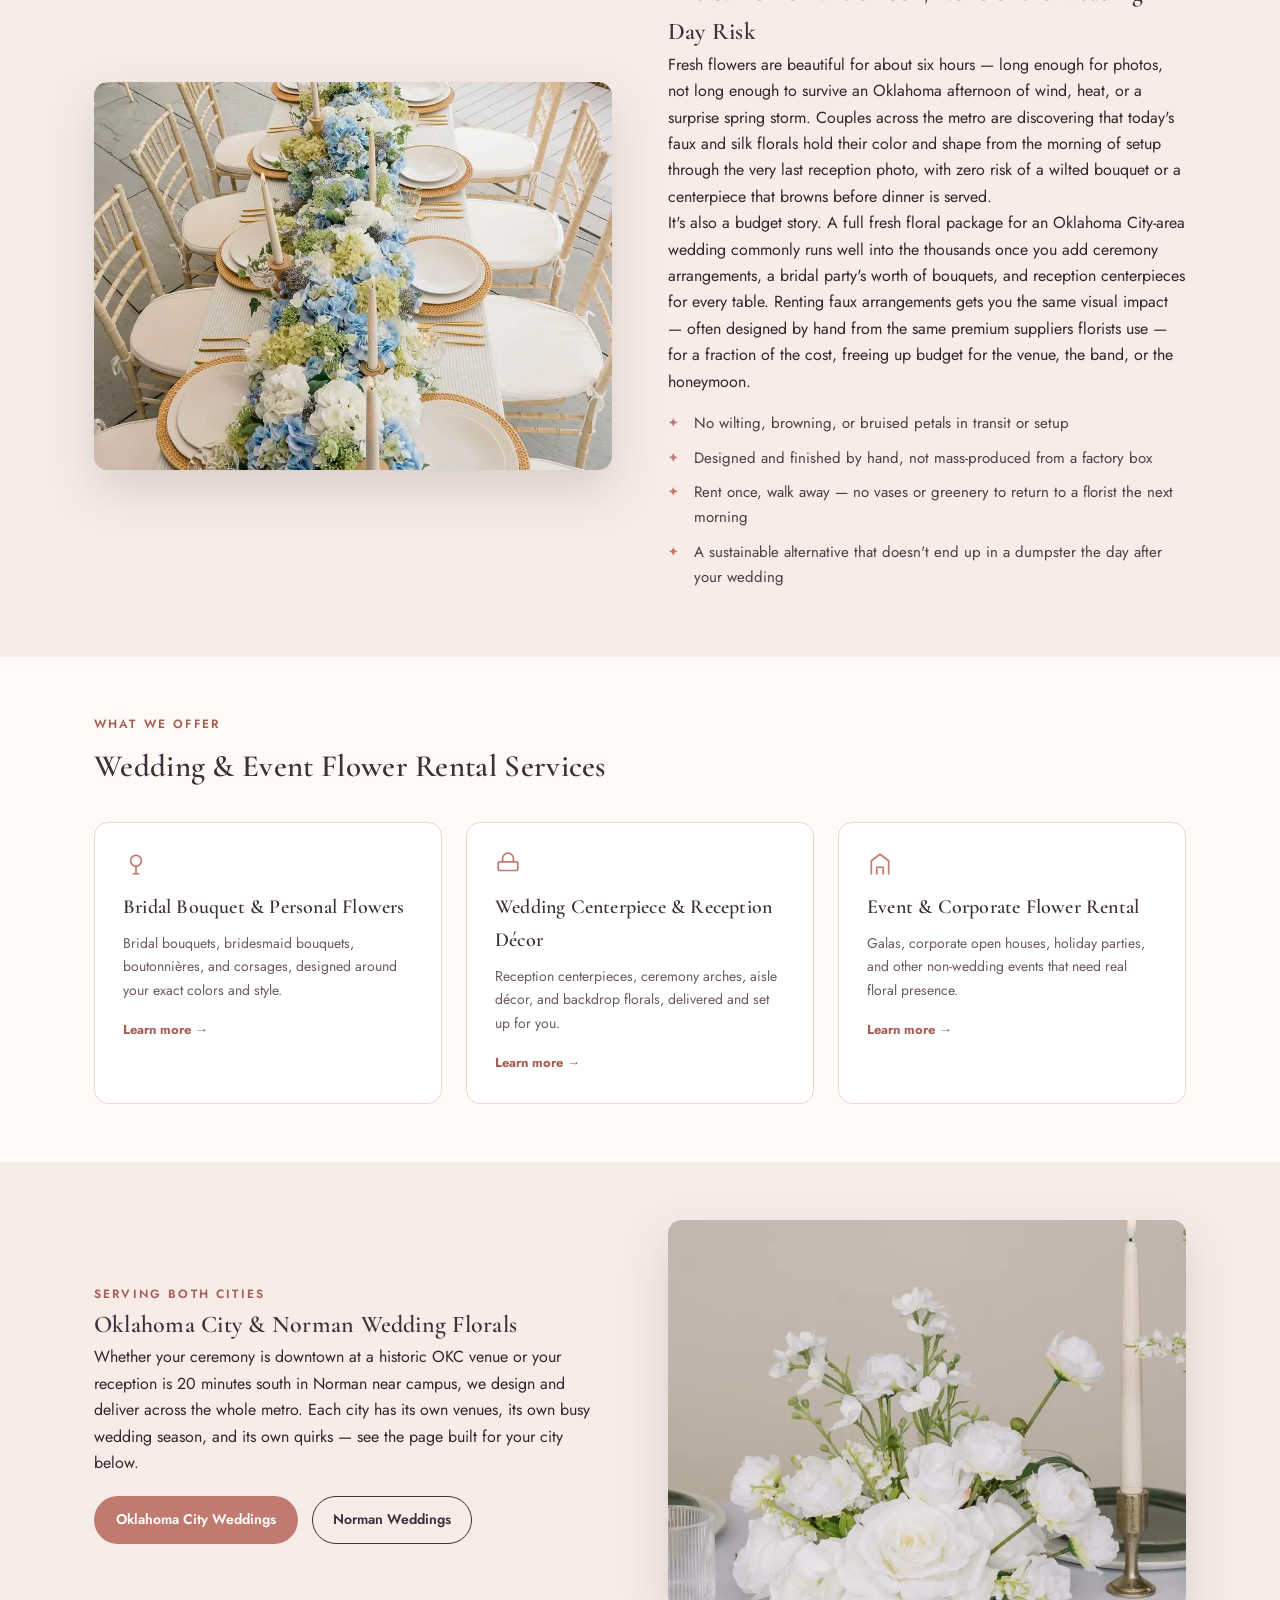
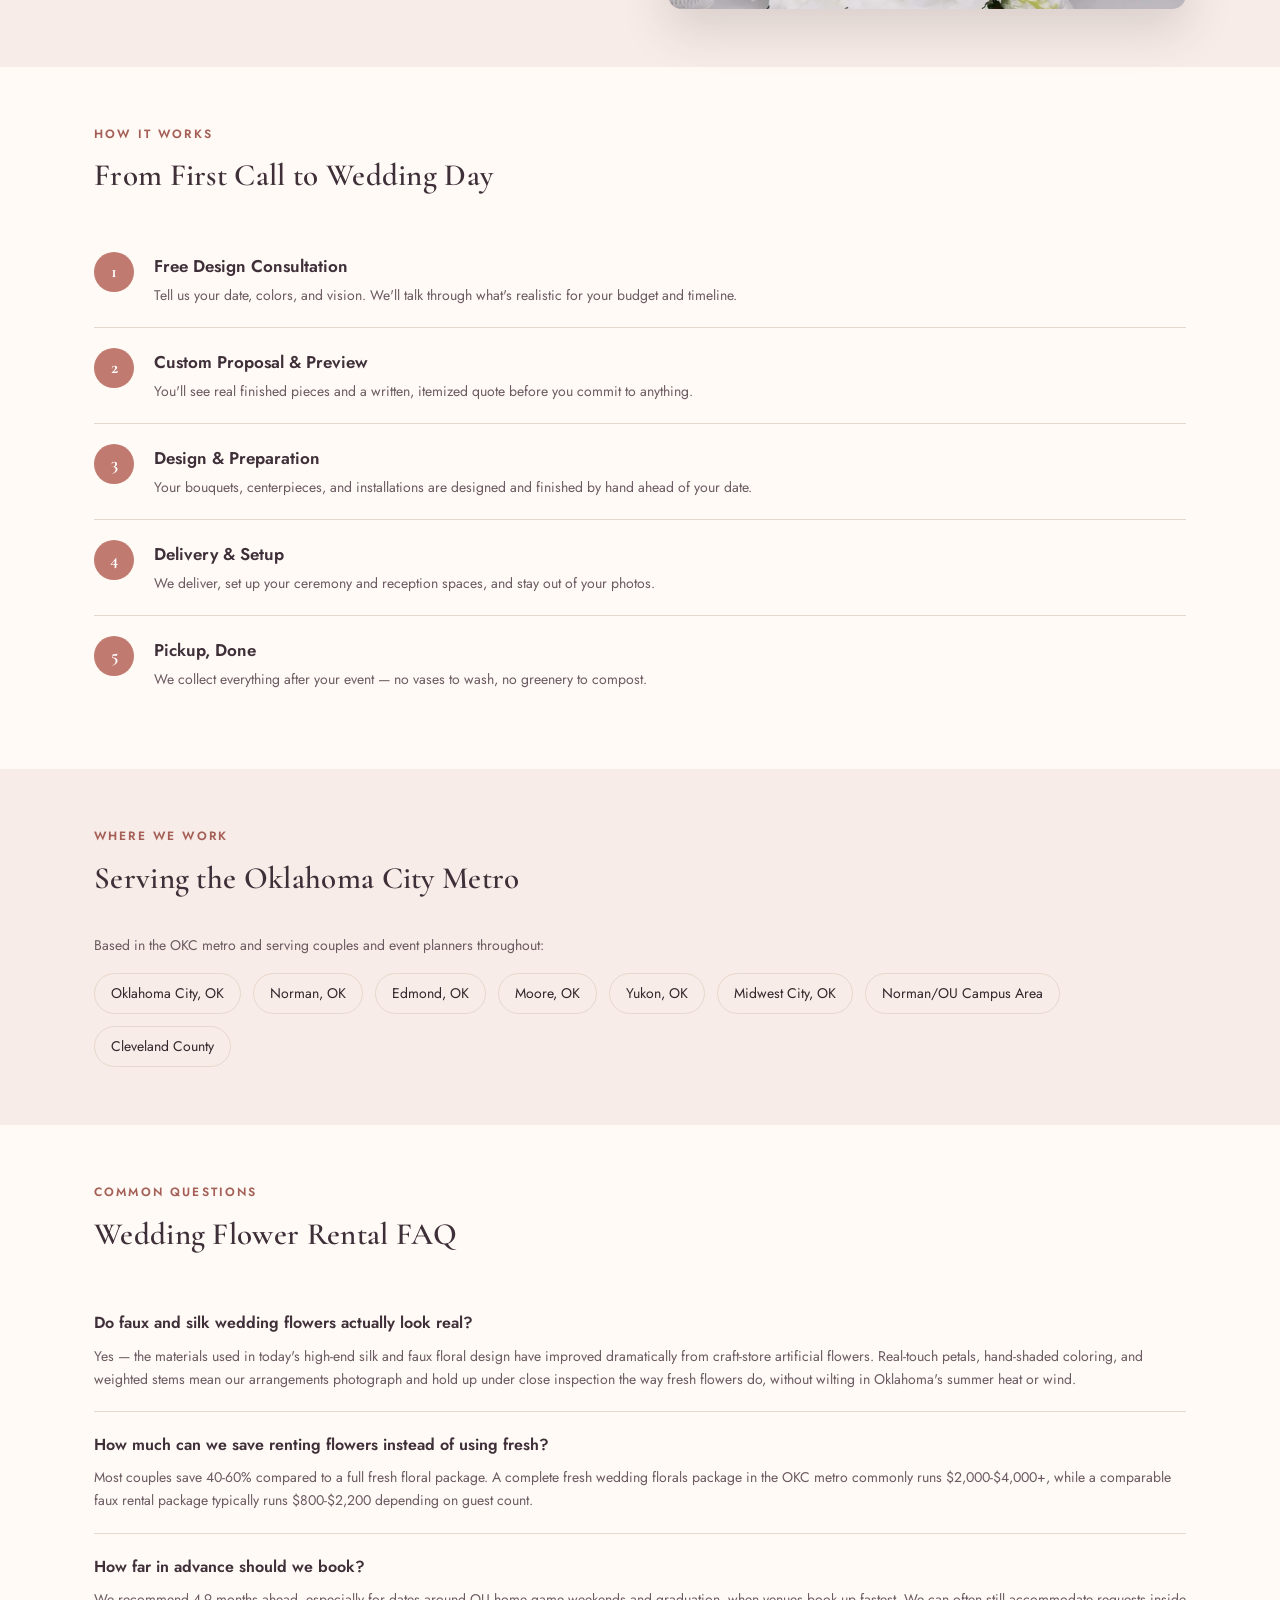
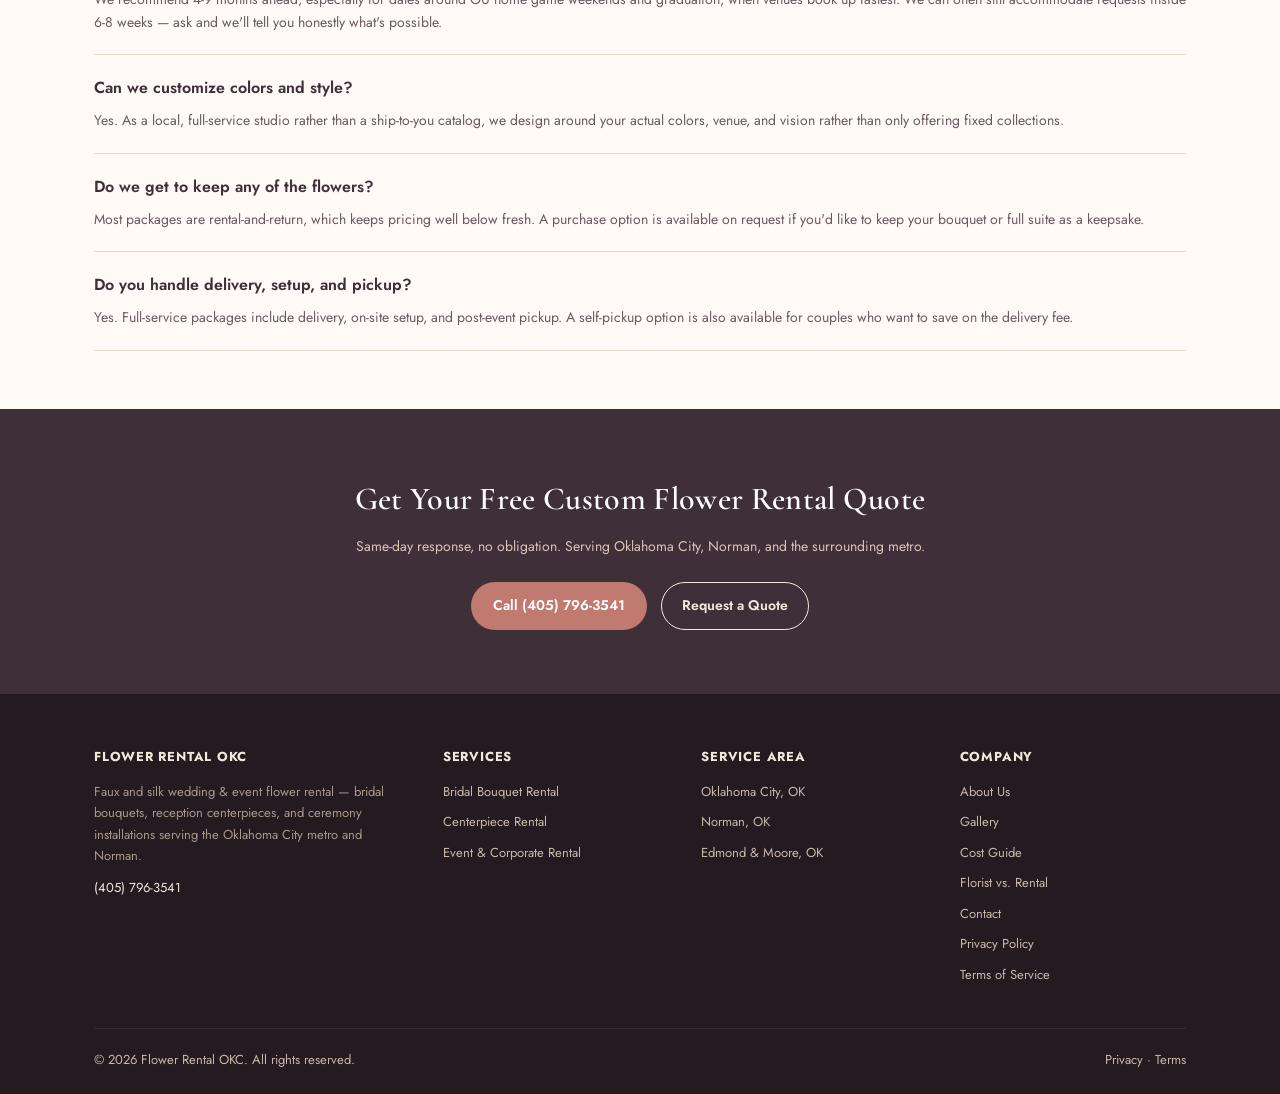
==== commit db512e15: "Flower OKC: add wedding florist vs. flower rental in Oklahoma City page New ~1,050-word guide with 4" ====
--- a/index.html
+++ b/index.html
@@ -310,6 +310,7 @@
         <a href="/about/">About Us</a>
         <a href="/gallery/">Gallery</a>
         <a href="/silk-vs-fresh-wedding-flowers-cost/">Cost Guide</a>
+        <a href="/wedding-florist-vs-flower-rental-oklahoma-city/">Florist vs. Rental</a>
         <a href="/contact/">Contact</a>
         <a href="/privacy-policy/">Privacy Policy</a>
         <a href="/terms/">Terms of Service</a>
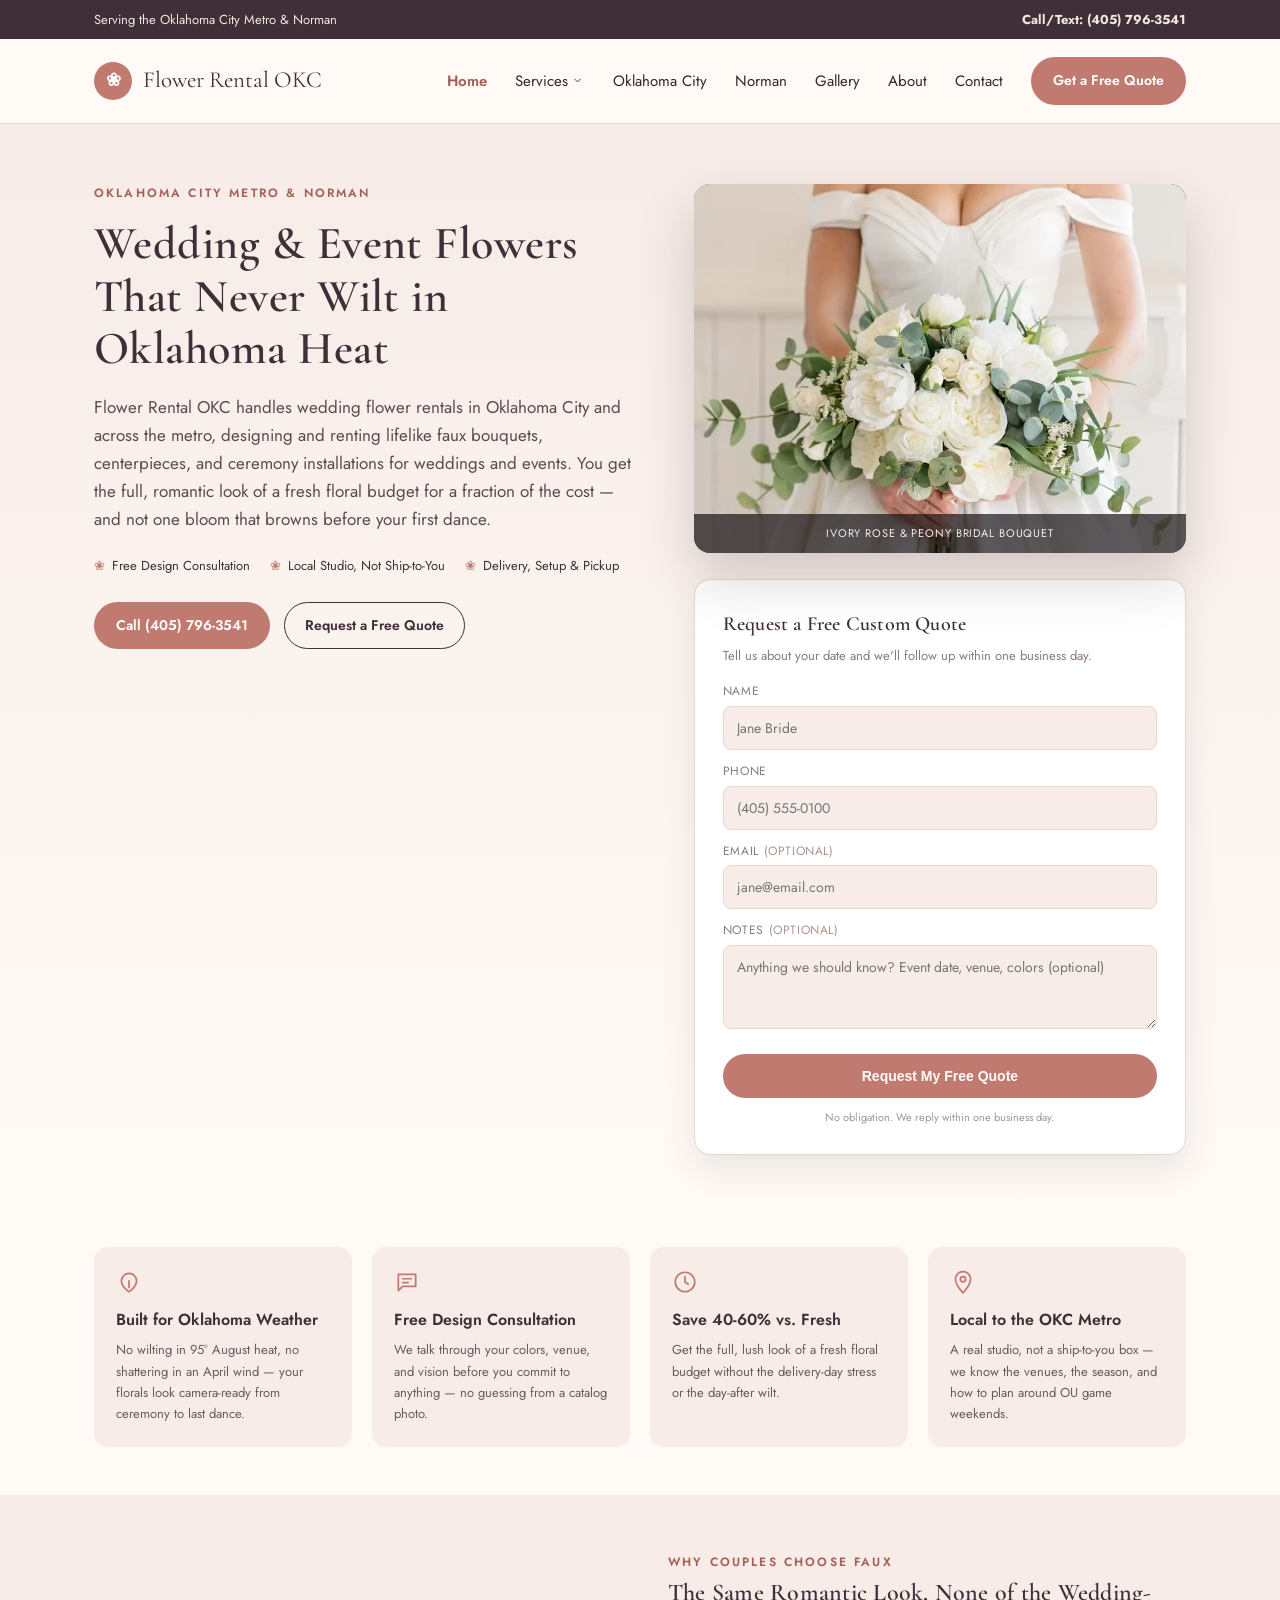
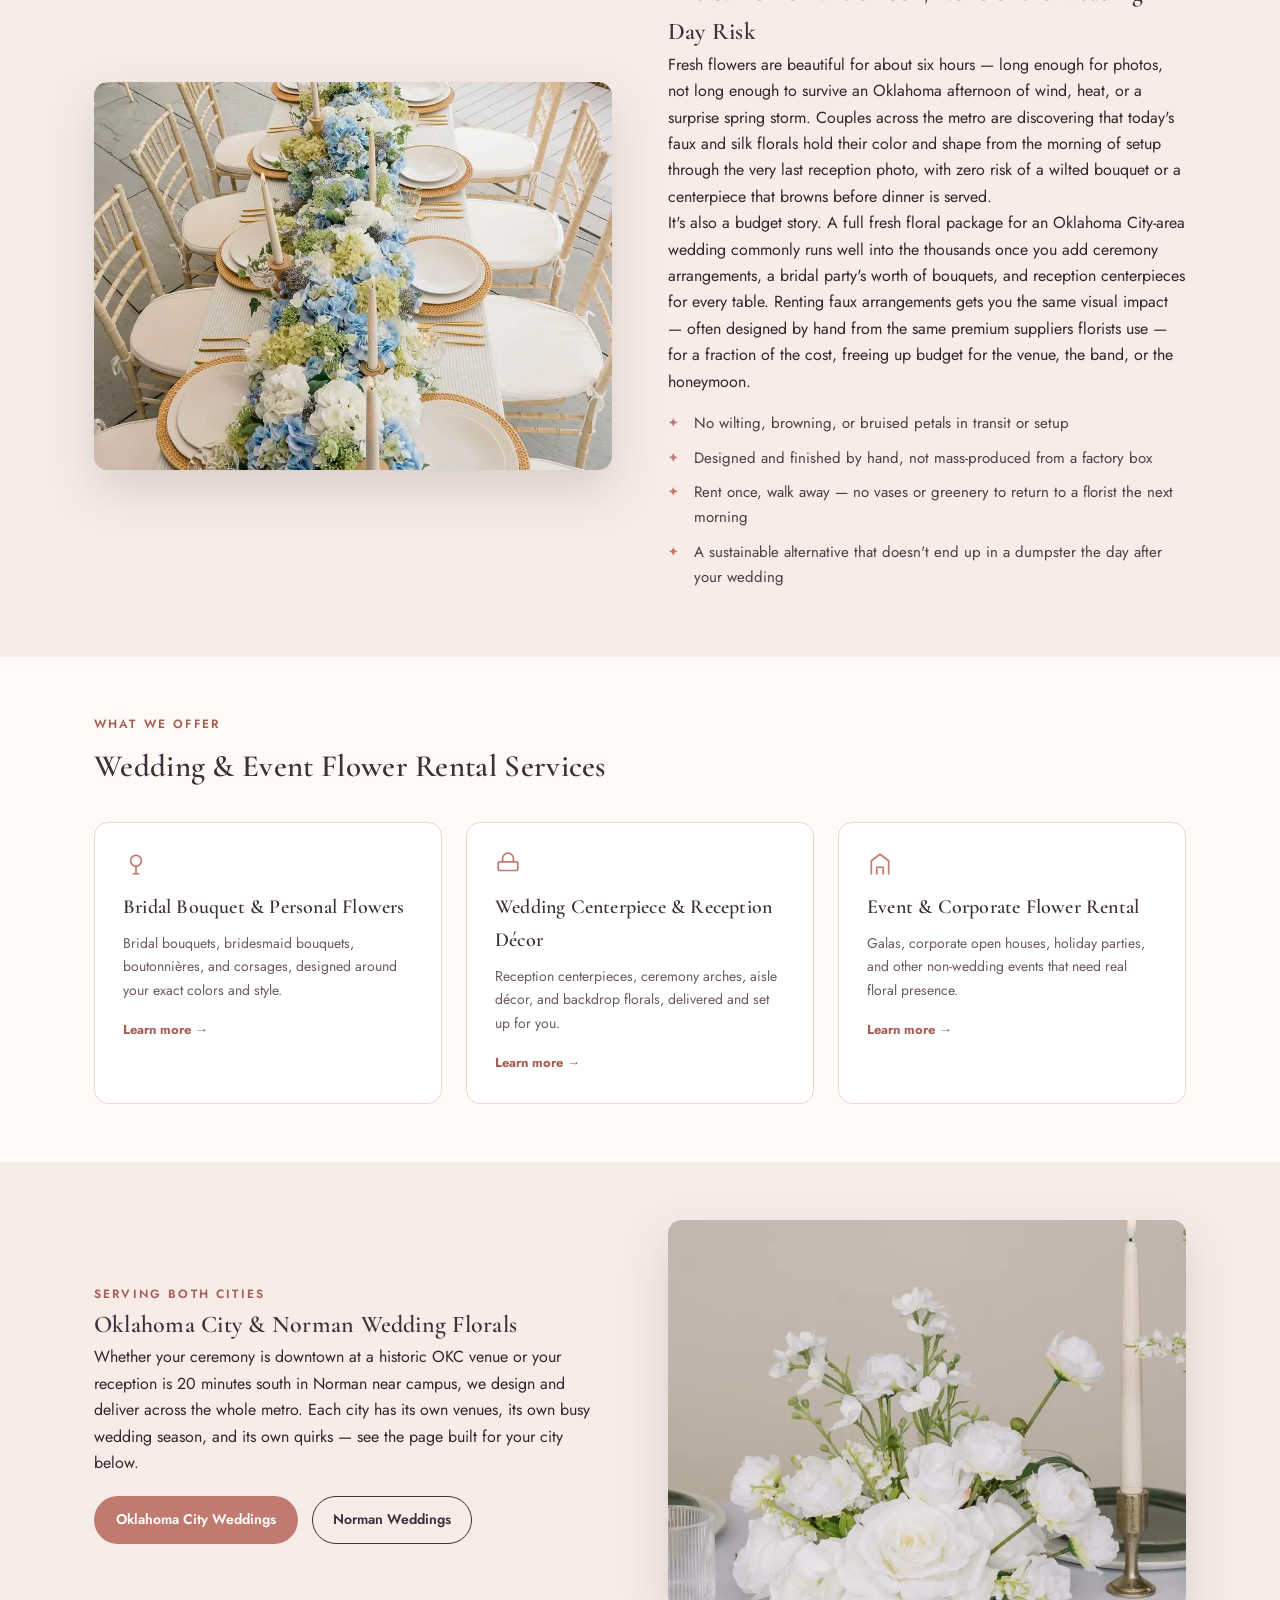
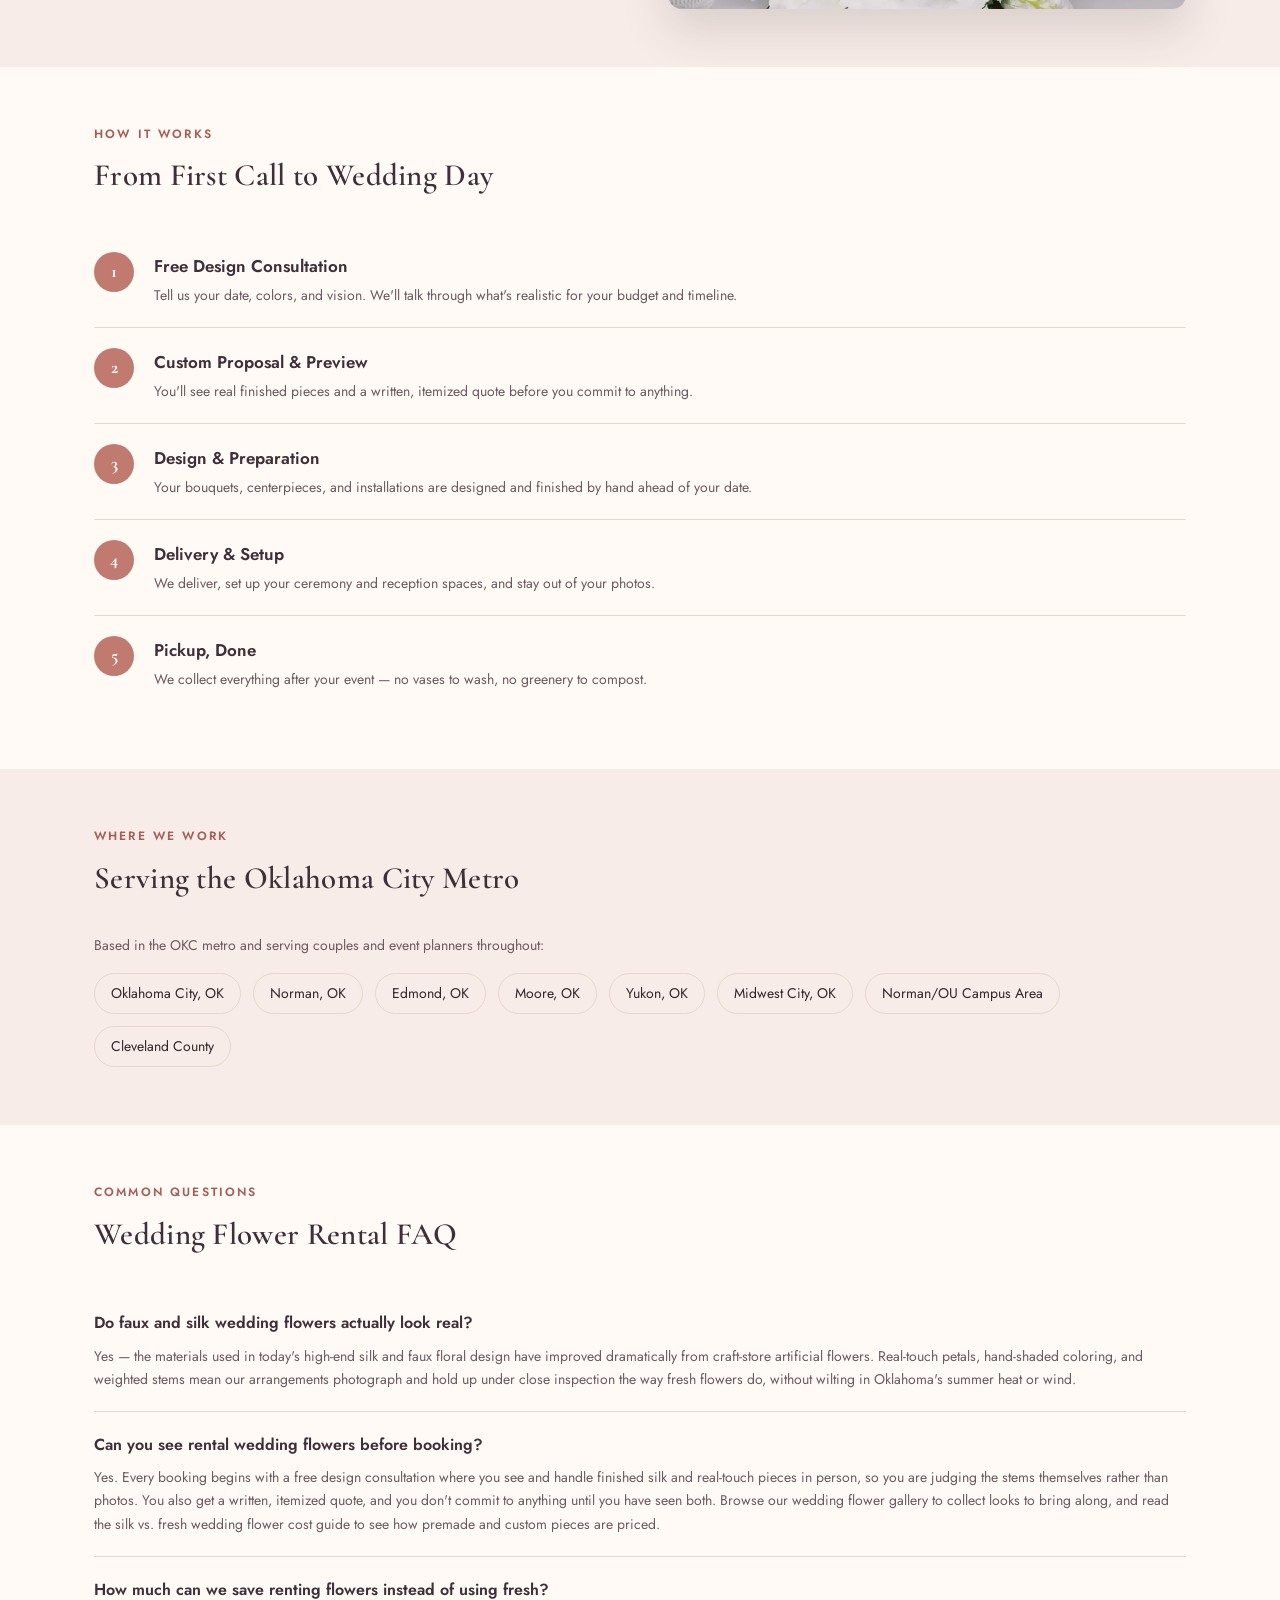
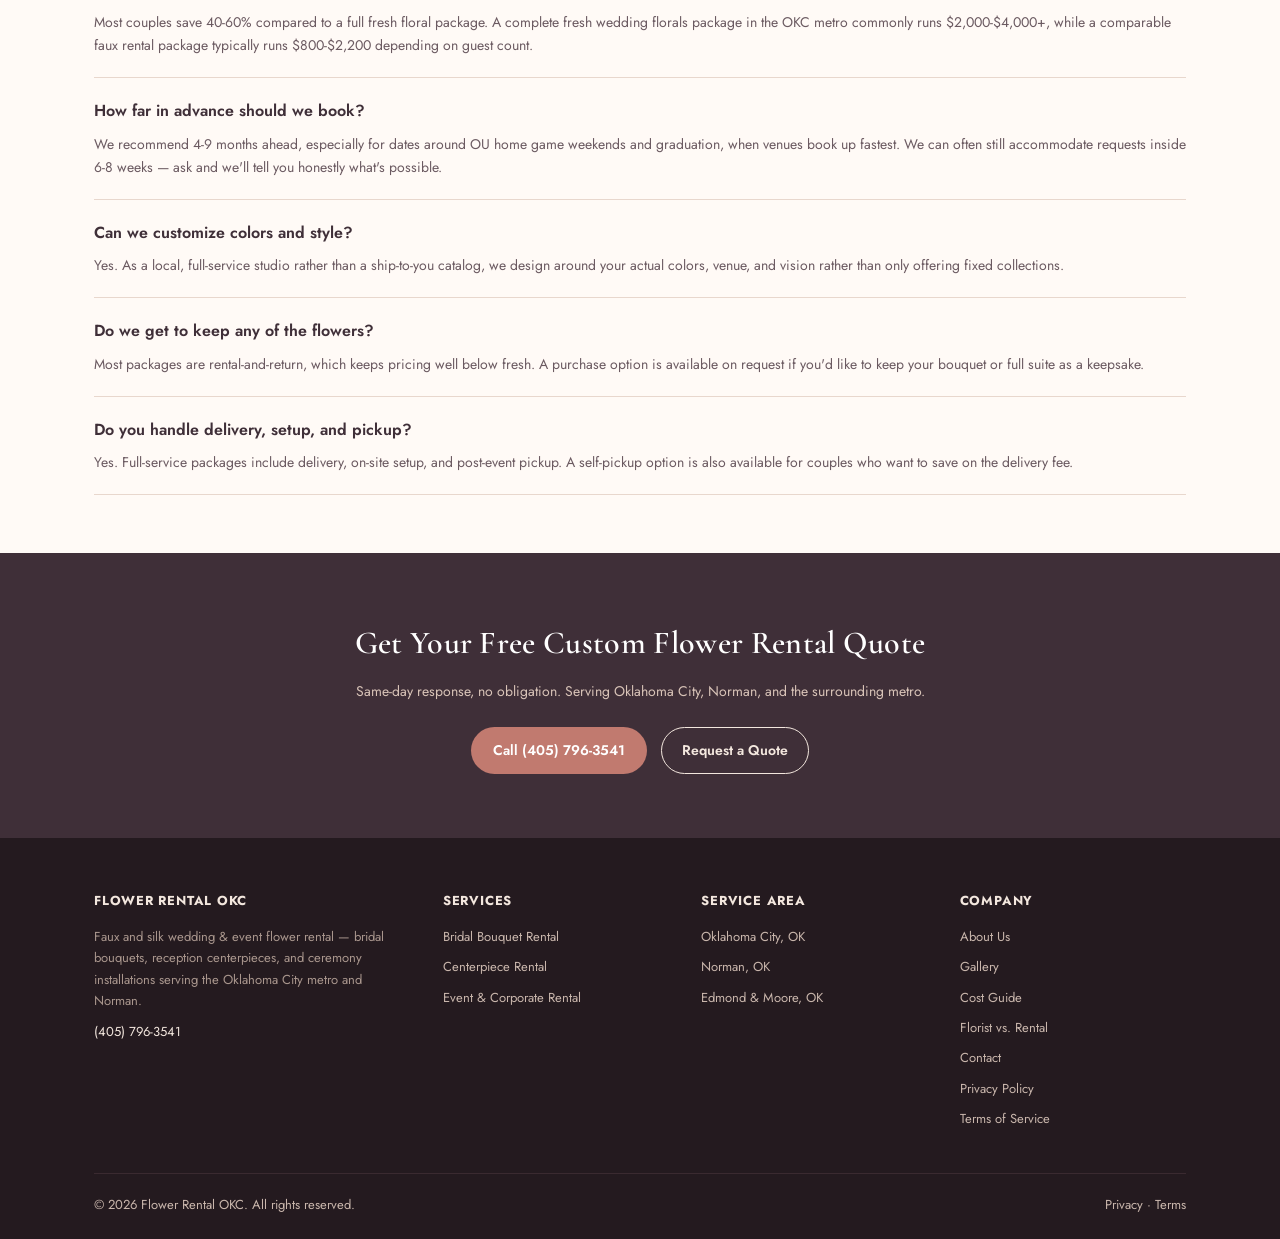
==== commit 58f81d32: "Flower OKC: homepage FAQ on seeing rental wedding flowers before booking Co-Authored-By: Claude Opus" ====
--- a/index.html
+++ b/index.html
@@ -52,6 +52,7 @@
   "@type": "FAQPage",
   "mainEntity": [
     {"@type": "Question", "name": "Do faux and silk wedding flowers actually look real?", "acceptedAnswer": {"@type": "Answer", "text": "Yes — the materials used in today's high-end silk and faux floral design have improved dramatically from craft-store artificial flowers. Real touch petals, hand-shaded coloring, and weighted stems mean our arrangements photograph and hold up under close inspection the same way fresh flowers do, without wilting under Oklahoma's summer heat or wind."}},
+    {"@type": "Question", "name": "Can you see rental wedding flowers before booking?", "acceptedAnswer": {"@type": "Answer", "text": "Yes. Every booking begins with a free design consultation where you see and handle finished silk and real-touch pieces in person, so you are judging the stems themselves rather than photos. You also get a written, itemized quote, and you don't commit to anything until you have seen both. Browse the gallery to collect looks to bring along, and read the silk vs. fresh cost guide to see how premade and custom pieces are priced."}},
     {"@type": "Question", "name": "How much can we save renting flowers instead of using fresh?", "acceptedAnswer": {"@type": "Answer", "text": "Most couples save 40-60% compared to a full fresh floral package. A complete fresh wedding florals package in the Oklahoma City metro commonly runs $2,000-$4,000+, while a comparable faux rental package typically runs $800-$2,200 depending on your guest count and how many pieces you need."}},
     {"@type": "Question", "name": "How far in advance should we book?", "acceptedAnswer": {"@type": "Answer", "text": "We recommend booking 4-9 months ahead, especially for spring and fall dates around OU home game weekends and graduation, when Norman and OKC venues book up fastest. That said, we keep a rotating in-stock inventory and can often accommodate requests inside of 6-8 weeks — reach out and we'll tell you honestly what's possible for your date."}},
     {"@type": "Question", "name": "Can we customize colors and style, or do we have to pick from set collections?", "acceptedAnswer": {"@type": "Answer", "text": "Because we're a local, full-service studio rather than a ship-to-you rental catalog, we design around your actual colors, venue, and vision rather than only offering fixed collections. We'll still show you real finished pieces during your consultation so there are no surprises on your wedding day."}},
@@ -266,6 +267,7 @@
     <div class="kicker">Common Questions</div>
     <div class="head-block"><h2>Wedding Flower Rental FAQ</h2></div>
     <div class="qa"><h4>Do faux and silk wedding flowers actually look real?</h4><p>Yes — the materials used in today's high-end silk and faux floral design have improved dramatically from craft-store artificial flowers. Real-touch petals, hand-shaded coloring, and weighted stems mean our arrangements photograph and hold up under close inspection the way fresh flowers do, without wilting in Oklahoma's summer heat or wind.</p></div>
+    <div class="qa"><h4>Can you see rental wedding flowers before booking?</h4><p>Yes. Every booking begins with a free design consultation where you see and handle finished silk and real-touch pieces in person, so you are judging the stems themselves rather than photos. You also get a written, itemized quote, and you don't commit to anything until you have seen both. Browse our <a href="/gallery/">wedding flower gallery</a> to collect looks to bring along, and read the <a href="/silk-vs-fresh-wedding-flowers-cost/">silk vs. fresh wedding flower cost guide</a> to see how premade and custom pieces are priced.</p></div>
     <div class="qa"><h4>How much can we save renting flowers instead of using fresh?</h4><p>Most couples save 40-60% compared to a full fresh floral package. A complete fresh wedding florals package in the OKC metro commonly runs $2,000-$4,000+, while a comparable faux rental package typically runs $800-$2,200 depending on guest count.</p></div>
     <div class="qa"><h4>How far in advance should we book?</h4><p>We recommend 4-9 months ahead, especially for dates around OU home game weekends and graduation, when venues book up fastest. We can often still accommodate requests inside 6-8 weeks — ask and we'll tell you honestly what's possible.</p></div>
     <div class="qa"><h4>Can we customize colors and style?</h4><p>Yes. As a local, full-service studio rather than a ship-to-you catalog, we design around your actual colors, venue, and vision rather than only offering fixed collections.</p></div>
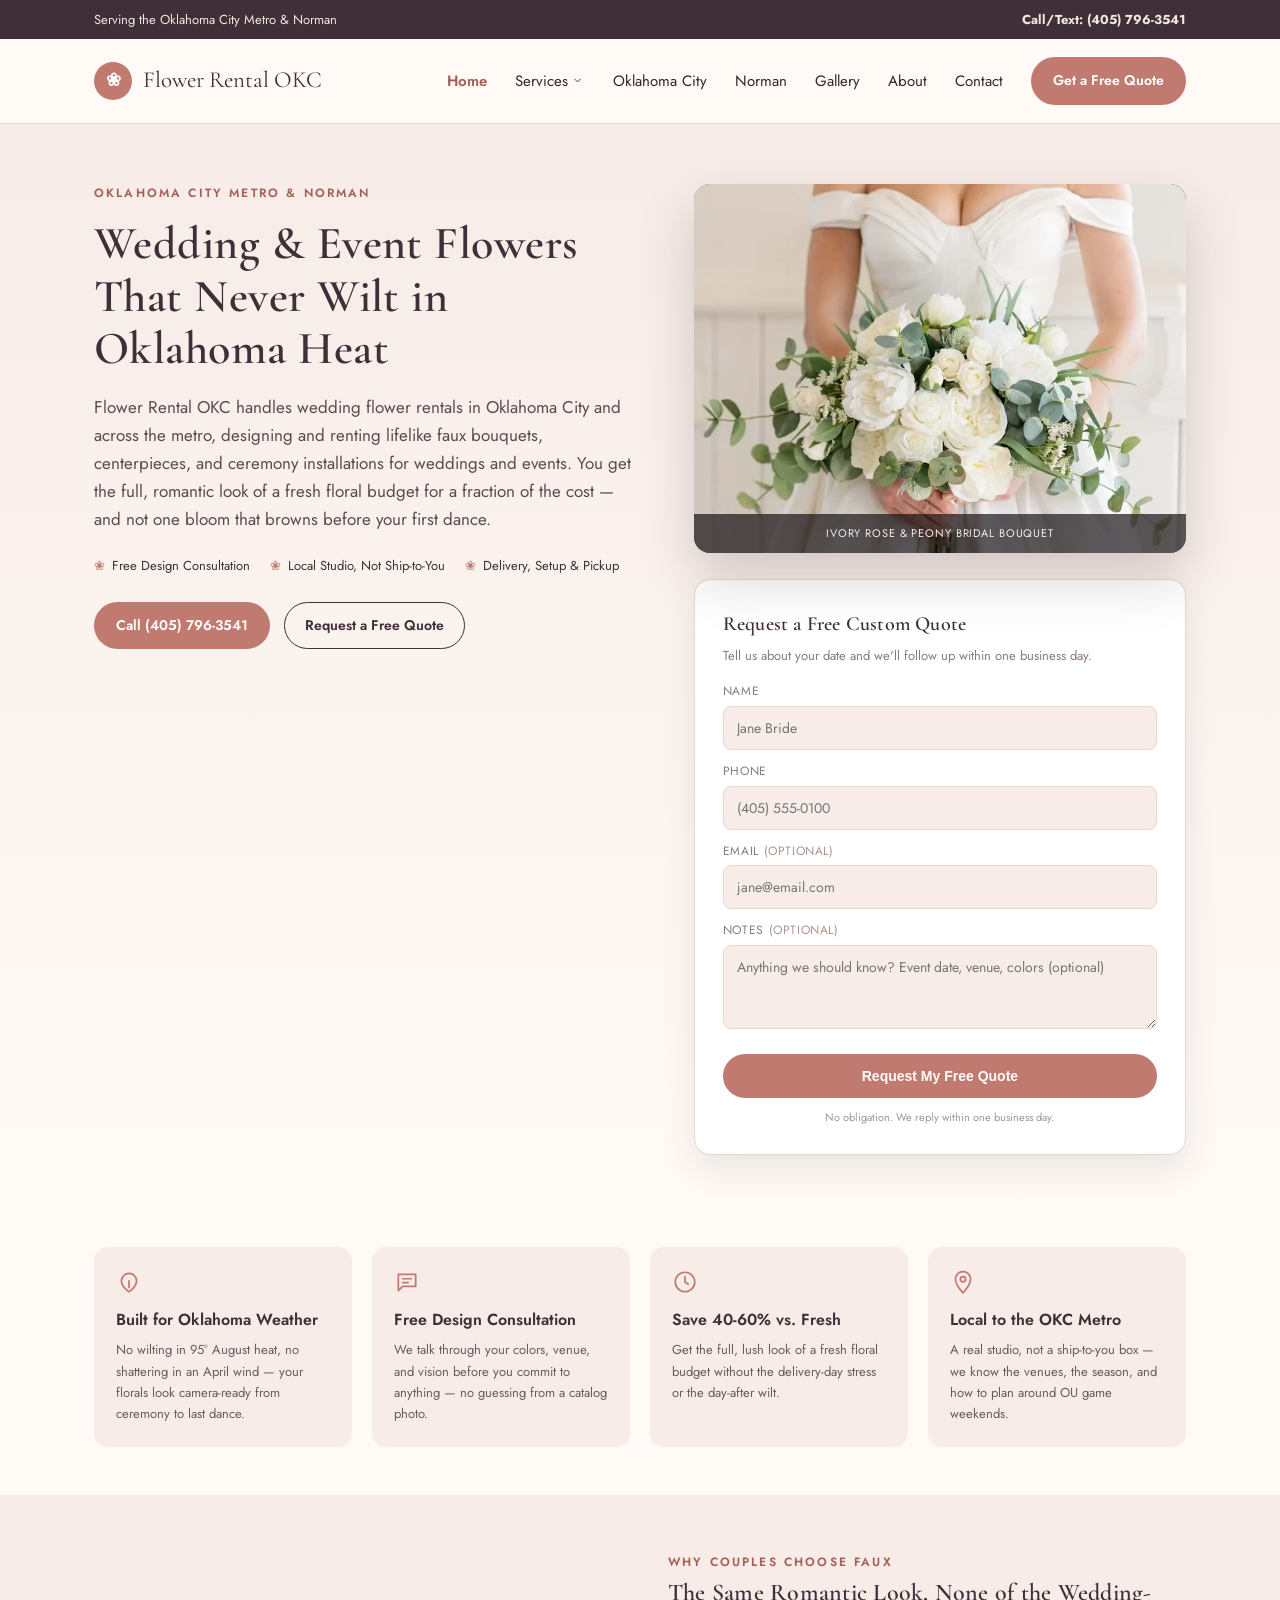
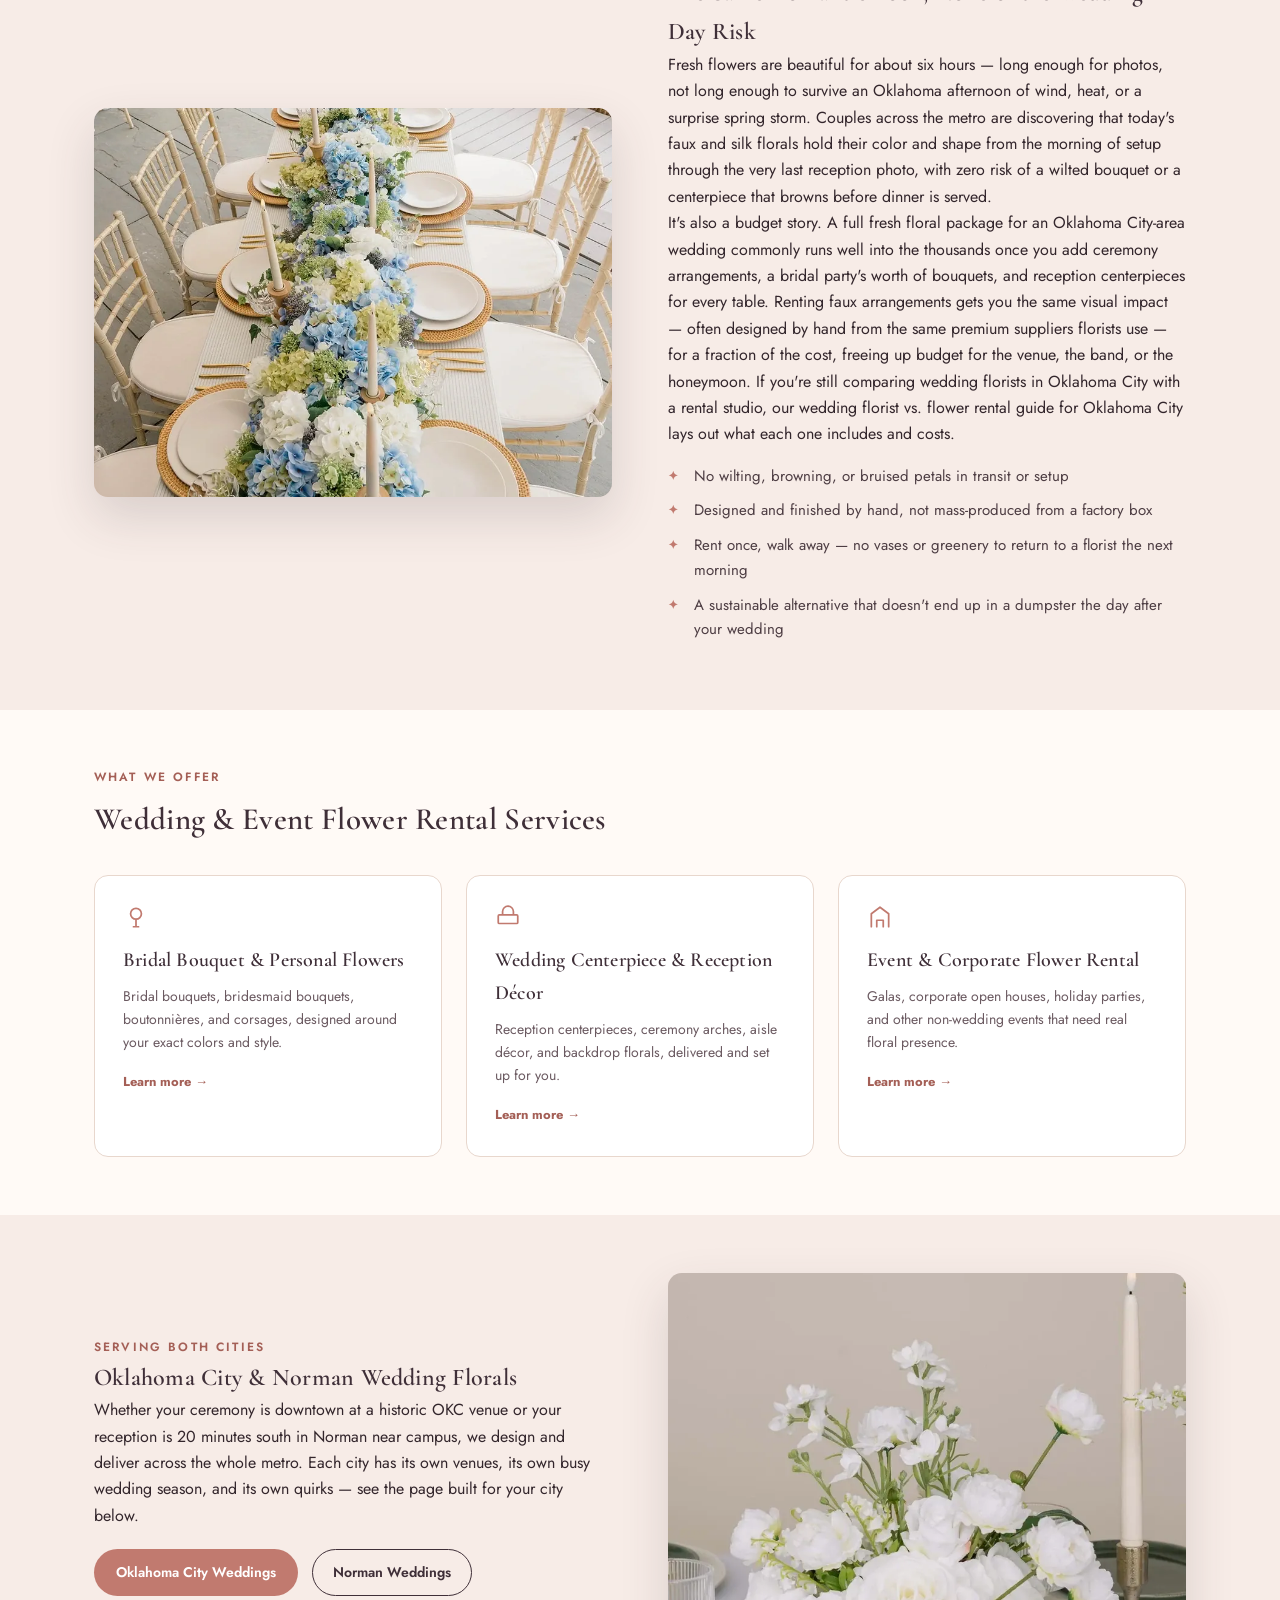
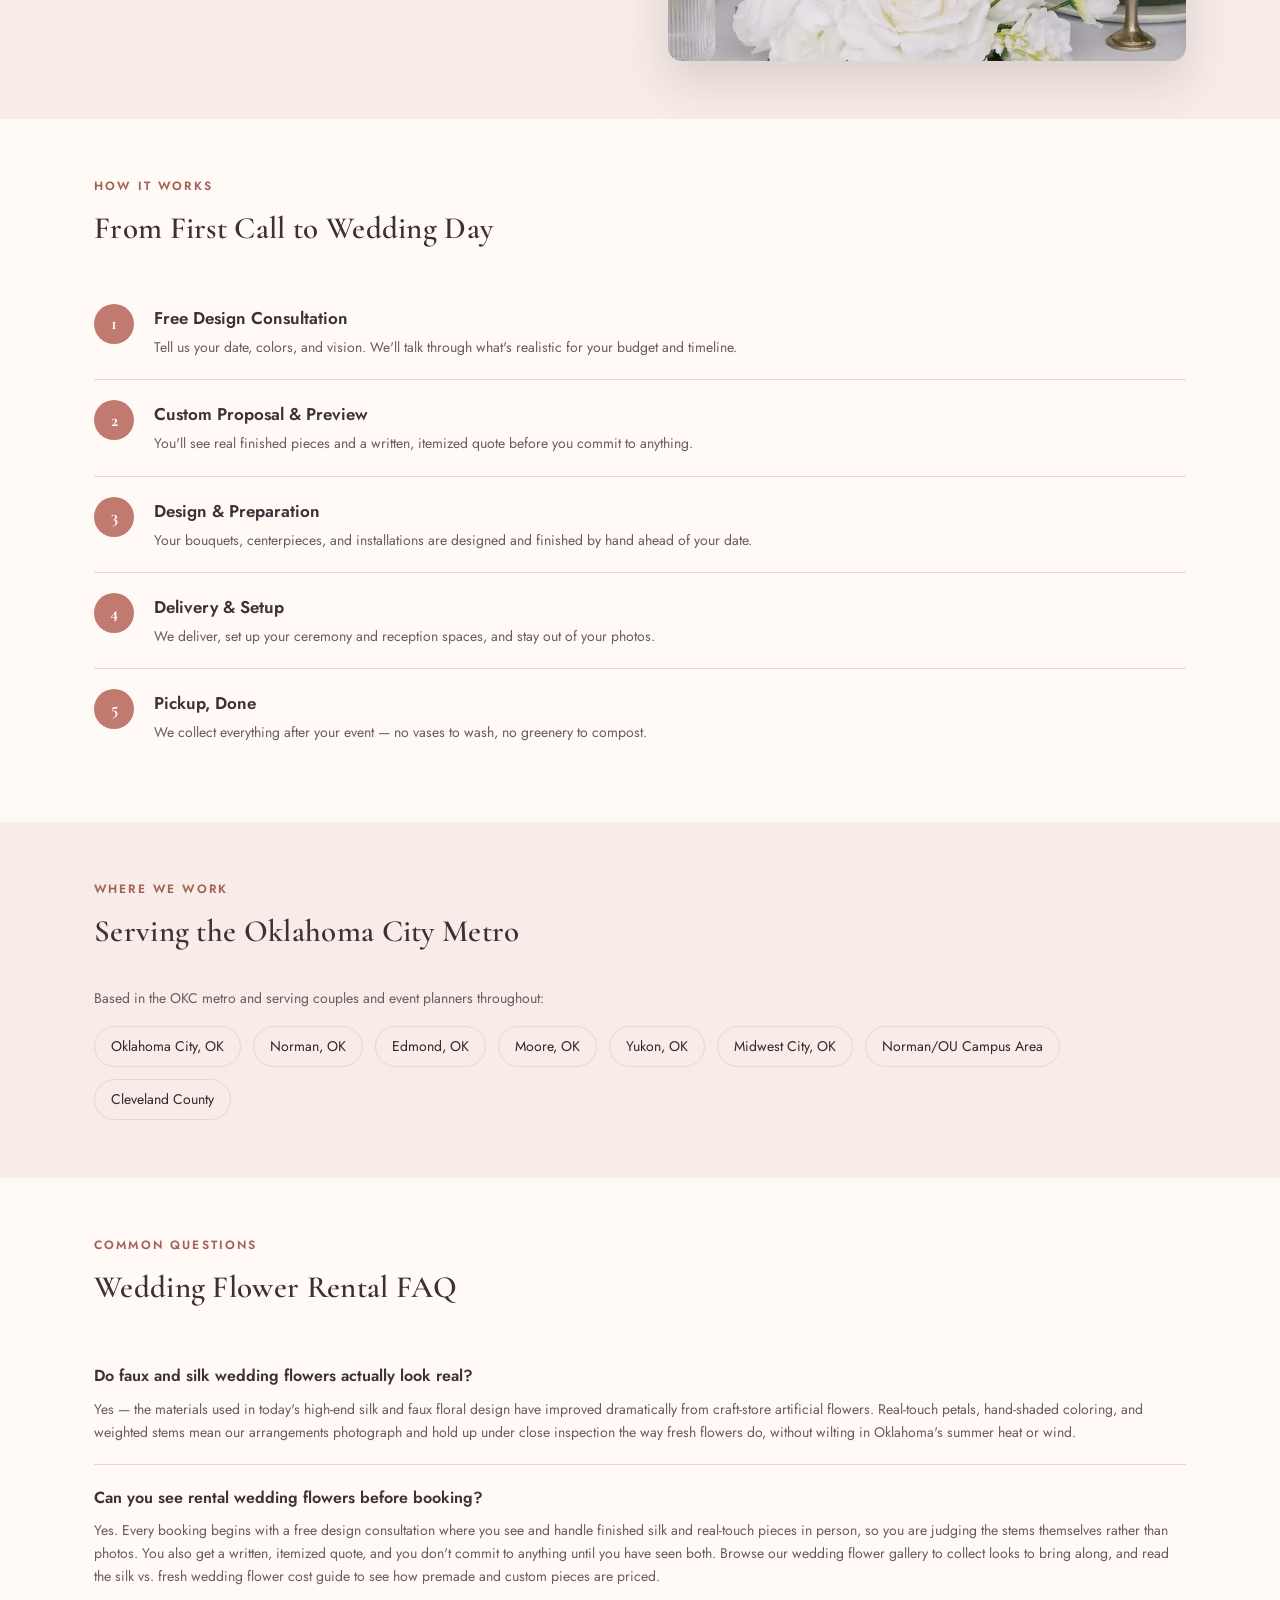
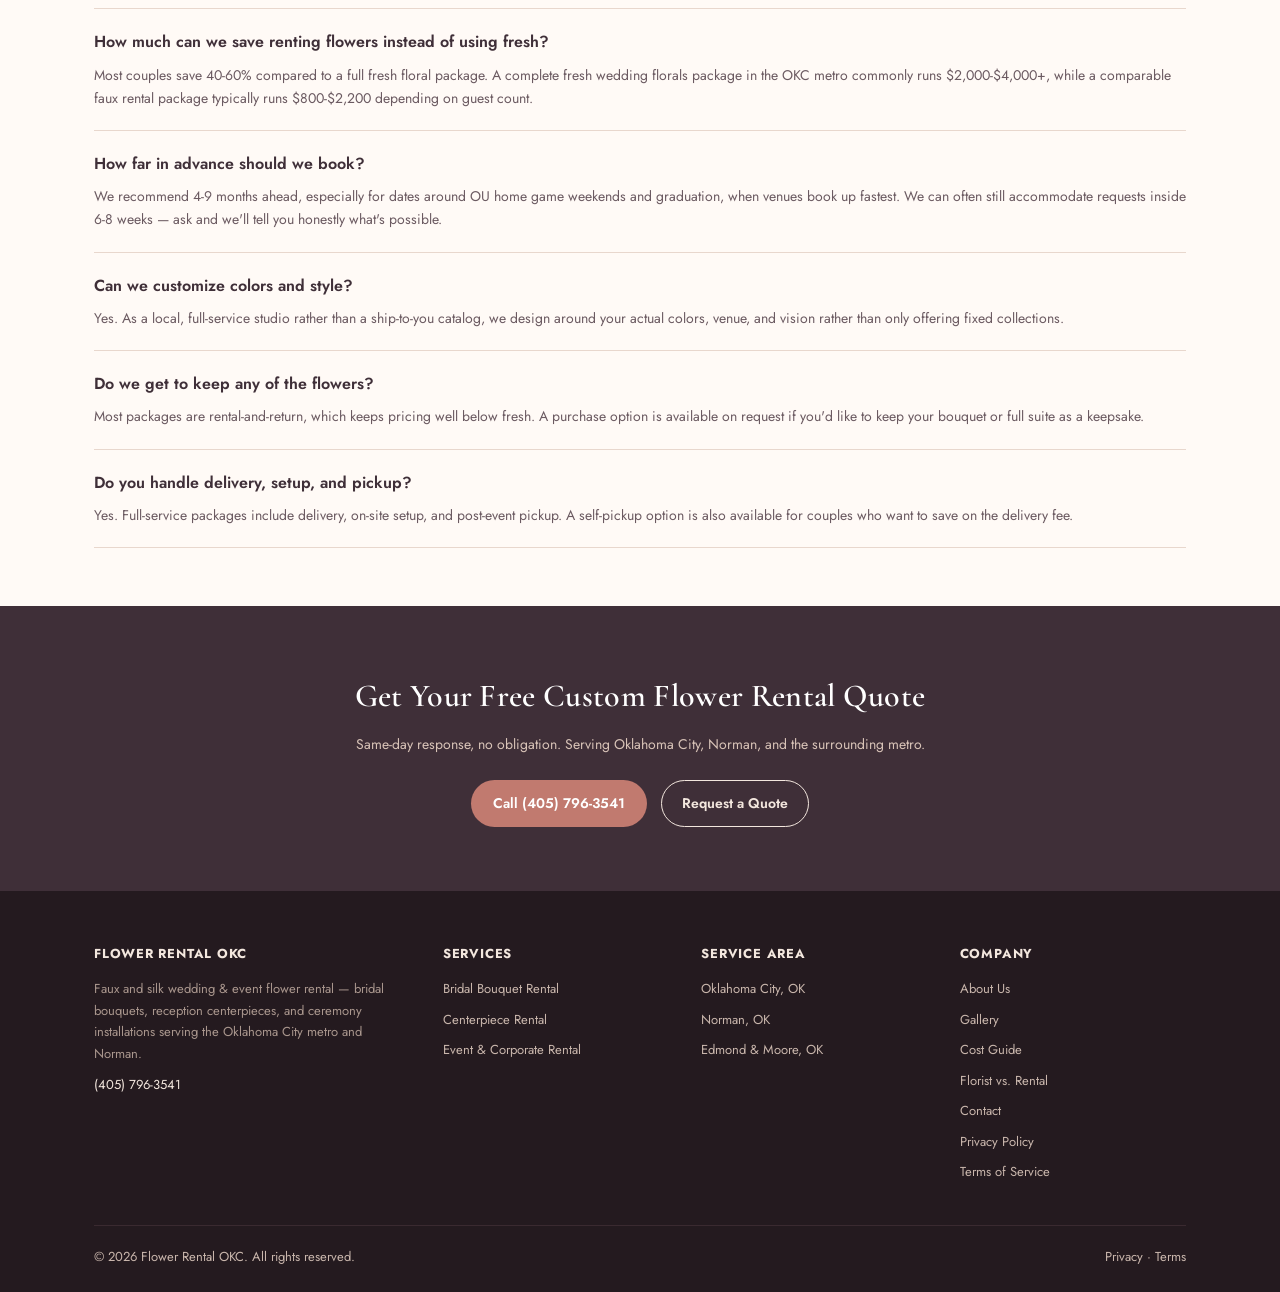
==== commit b0ae6c85: "Flower OKC: link florist vs. rental guide from homepage budget paragraph Co-Authored-By: Claude Opus" ====
--- a/index.html
+++ b/index.html
@@ -181,7 +181,7 @@
       <div class="kicker">Why Couples Choose Faux</div>
       <h2>The Same Romantic Look, None of the Wedding-Day Risk</h2>
       <p>Fresh flowers are beautiful for about six hours — long enough for photos, not long enough to survive an Oklahoma afternoon of wind, heat, or a surprise spring storm. Couples across the metro are discovering that today's faux and silk florals hold their color and shape from the morning of setup through the very last reception photo, with zero risk of a wilted bouquet or a centerpiece that browns before dinner is served.</p>
-      <p>It's also a budget story. A full fresh floral package for an Oklahoma City-area wedding commonly runs well into the thousands once you add ceremony arrangements, a bridal party's worth of bouquets, and reception centerpieces for every table. Renting faux arrangements gets you the same visual impact — often designed by hand from the same premium suppliers florists use — for a fraction of the cost, freeing up budget for the venue, the band, or the honeymoon.</p>
+      <p>It's also a budget story. A full fresh floral package for an Oklahoma City-area wedding commonly runs well into the thousands once you add ceremony arrangements, a bridal party's worth of bouquets, and reception centerpieces for every table. Renting faux arrangements gets you the same visual impact — often designed by hand from the same premium suppliers florists use — for a fraction of the cost, freeing up budget for the venue, the band, or the honeymoon. If you're still comparing wedding florists in Oklahoma City with a rental studio, our <a href="/wedding-florist-vs-flower-rental-oklahoma-city/">wedding florist vs. flower rental guide for Oklahoma City</a> lays out what each one includes and costs.</p>
       <ul>
         <li>No wilting, browning, or bruised petals in transit or setup</li>
         <li>Designed and finished by hand, not mass-produced from a factory box</li>
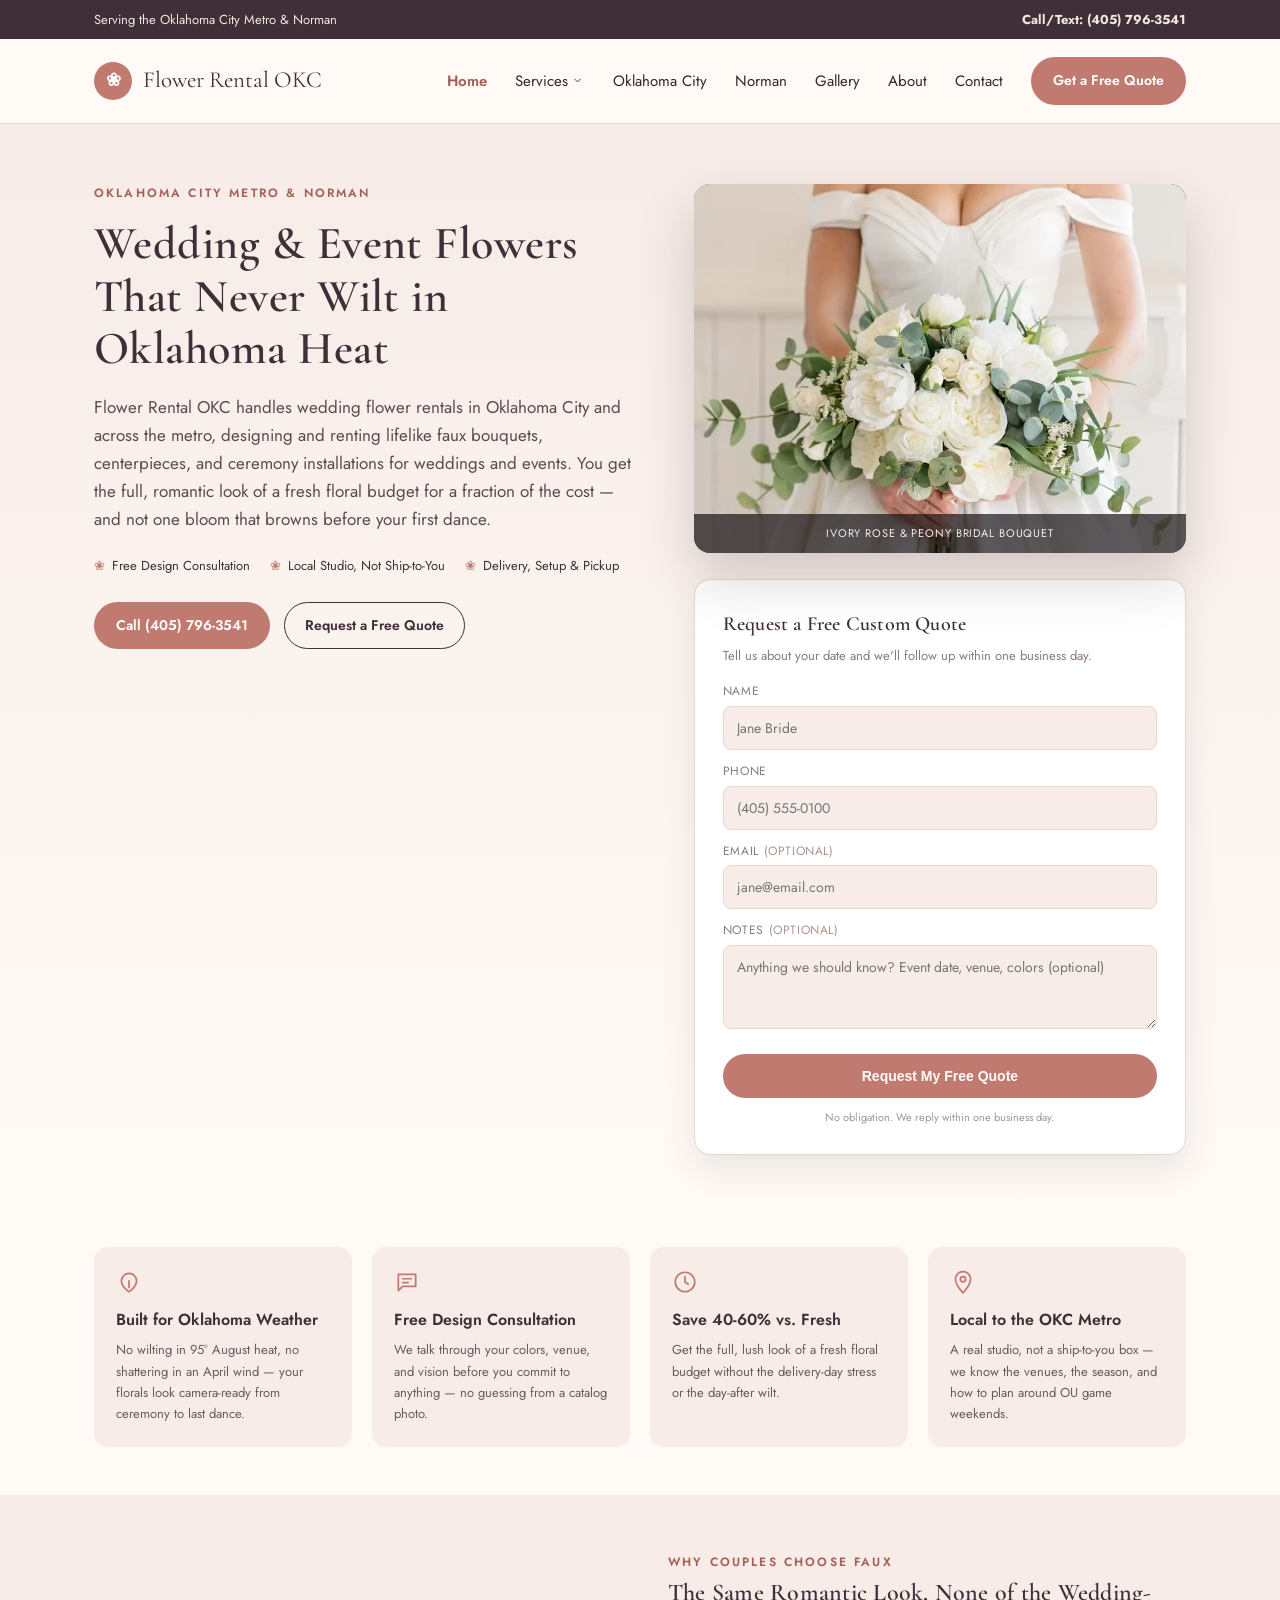
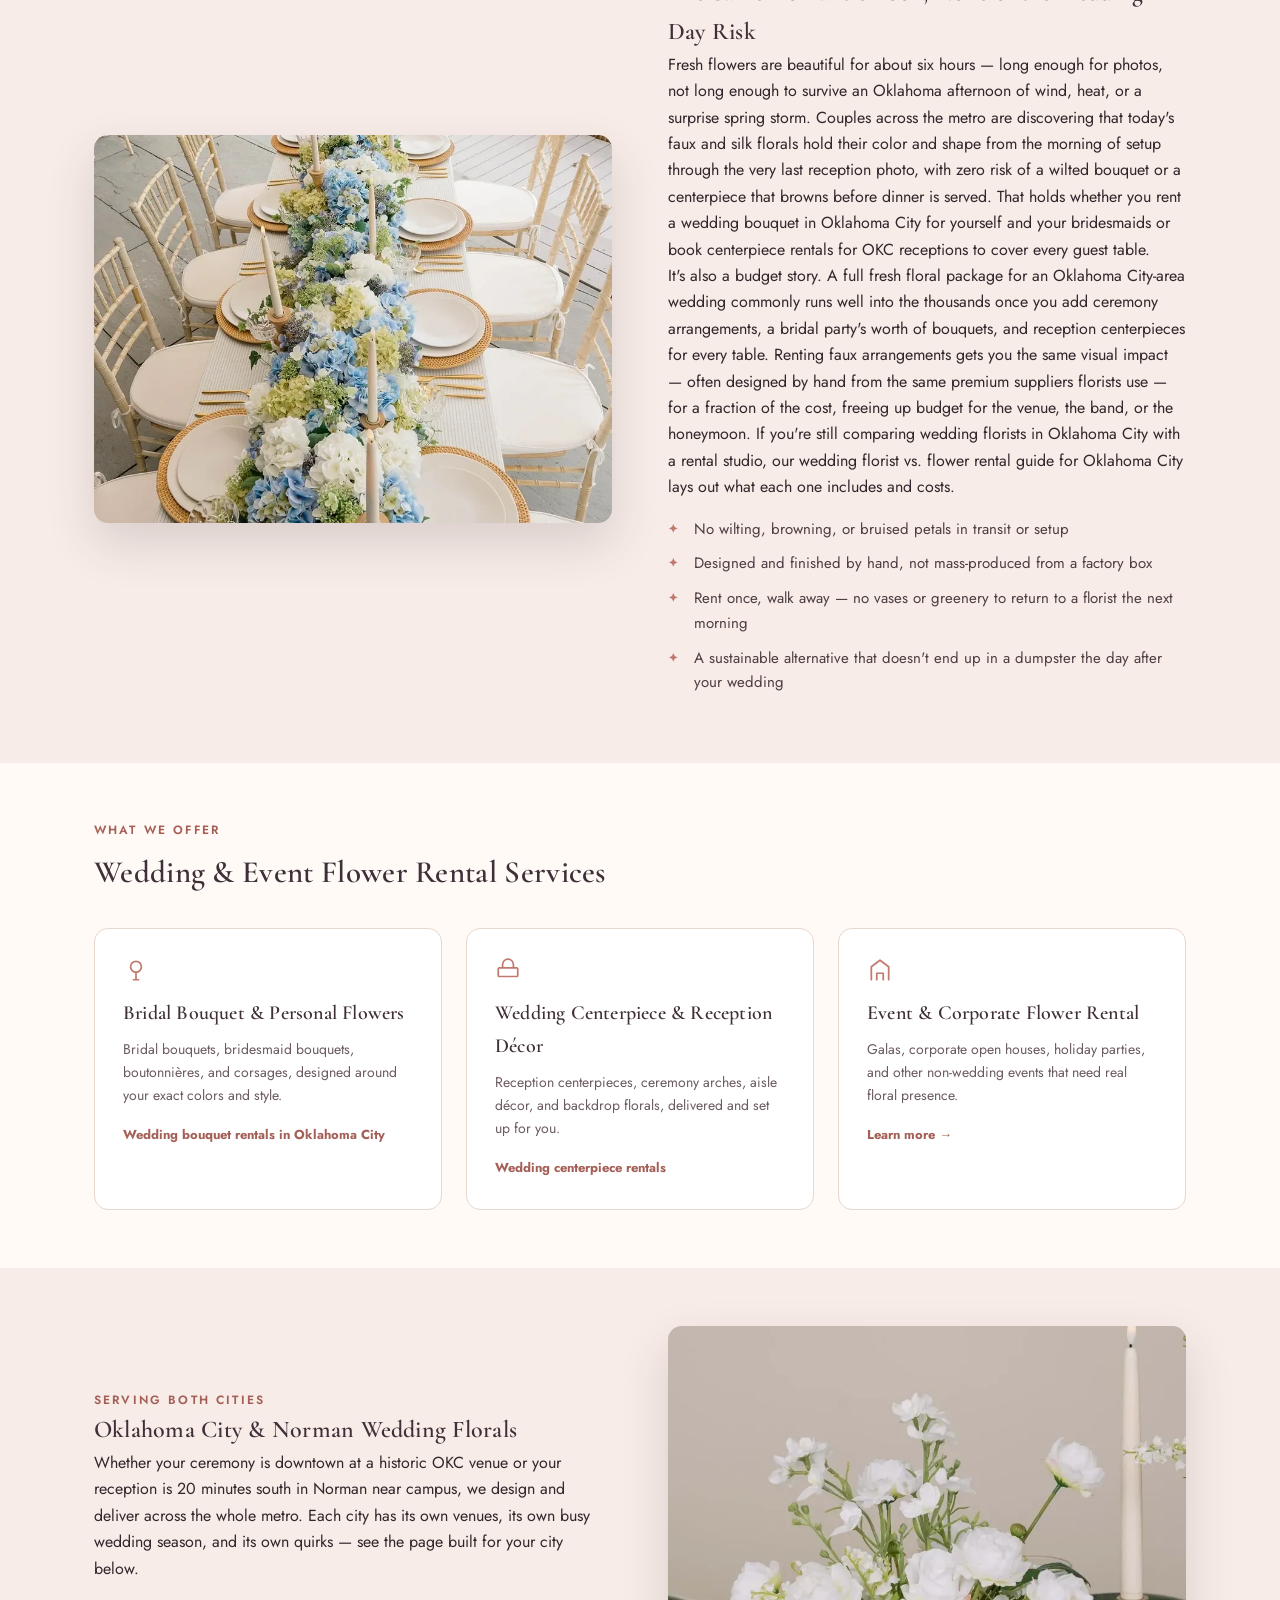
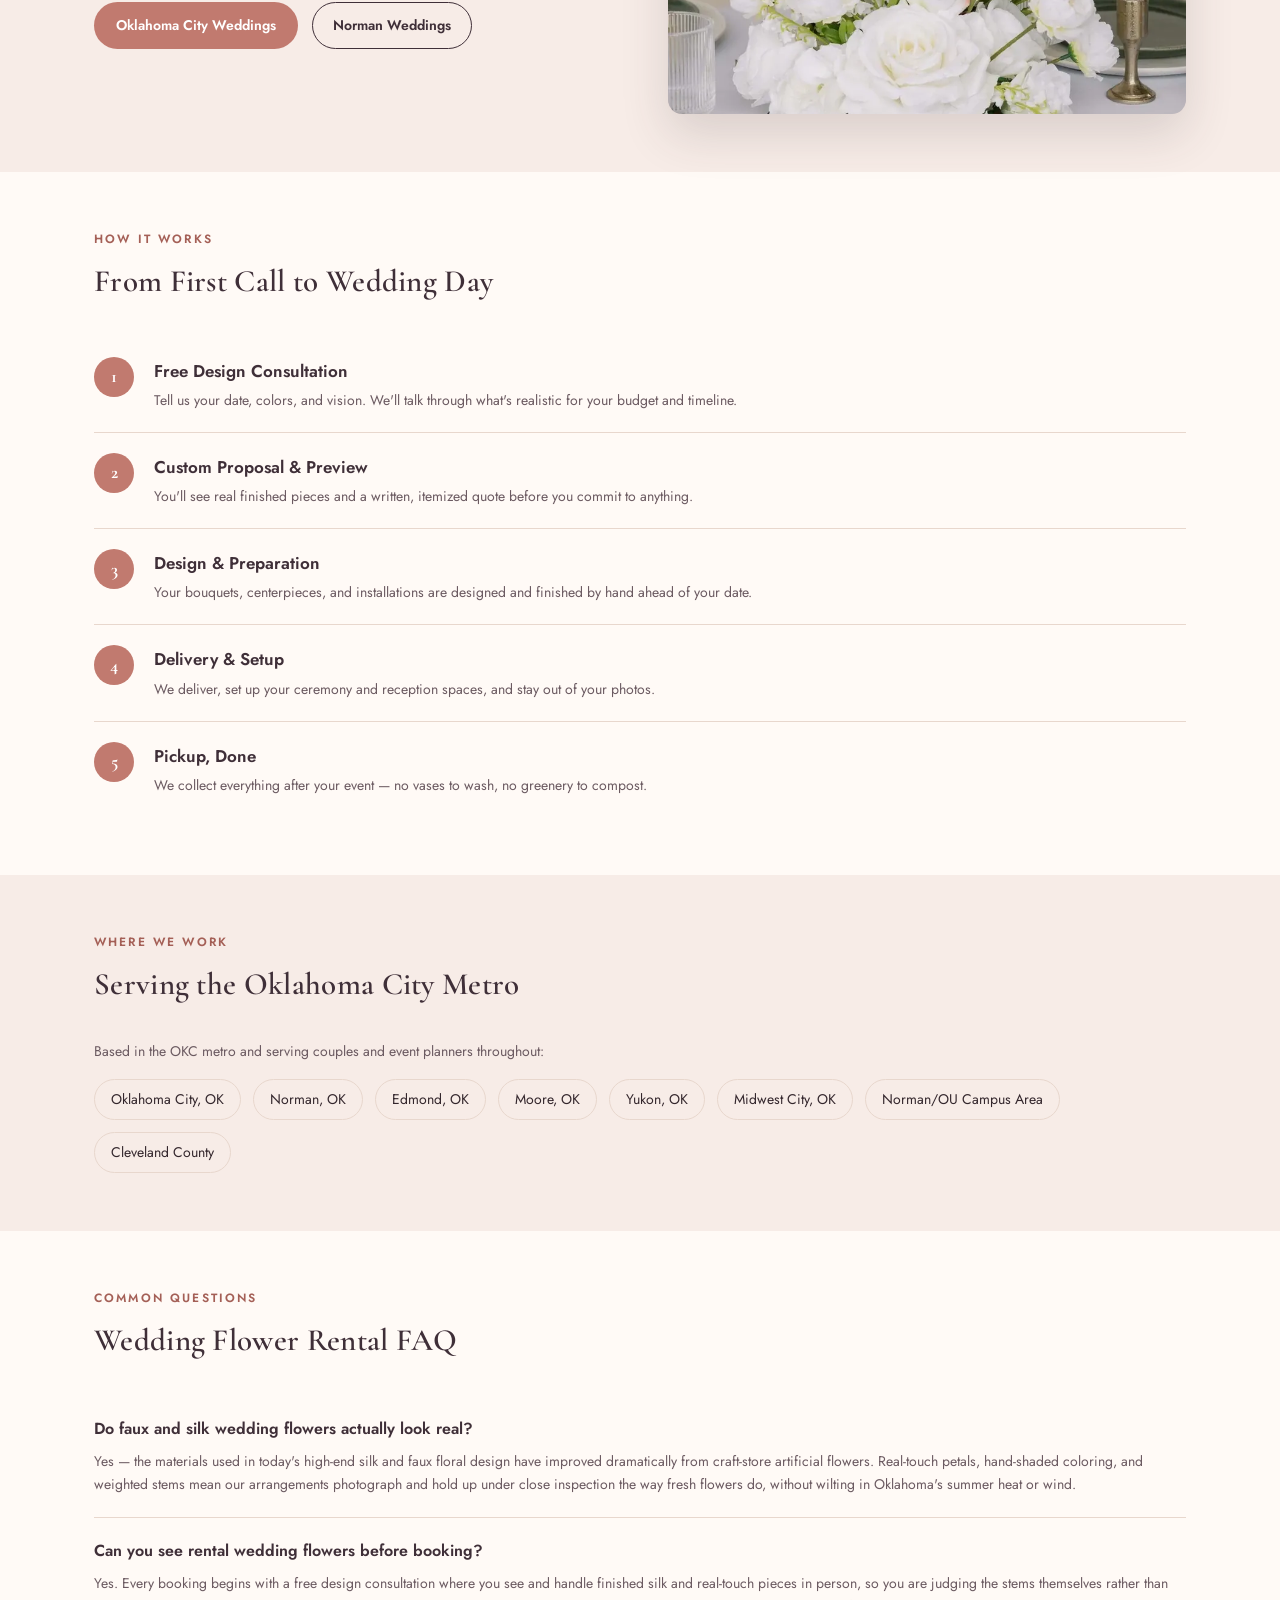
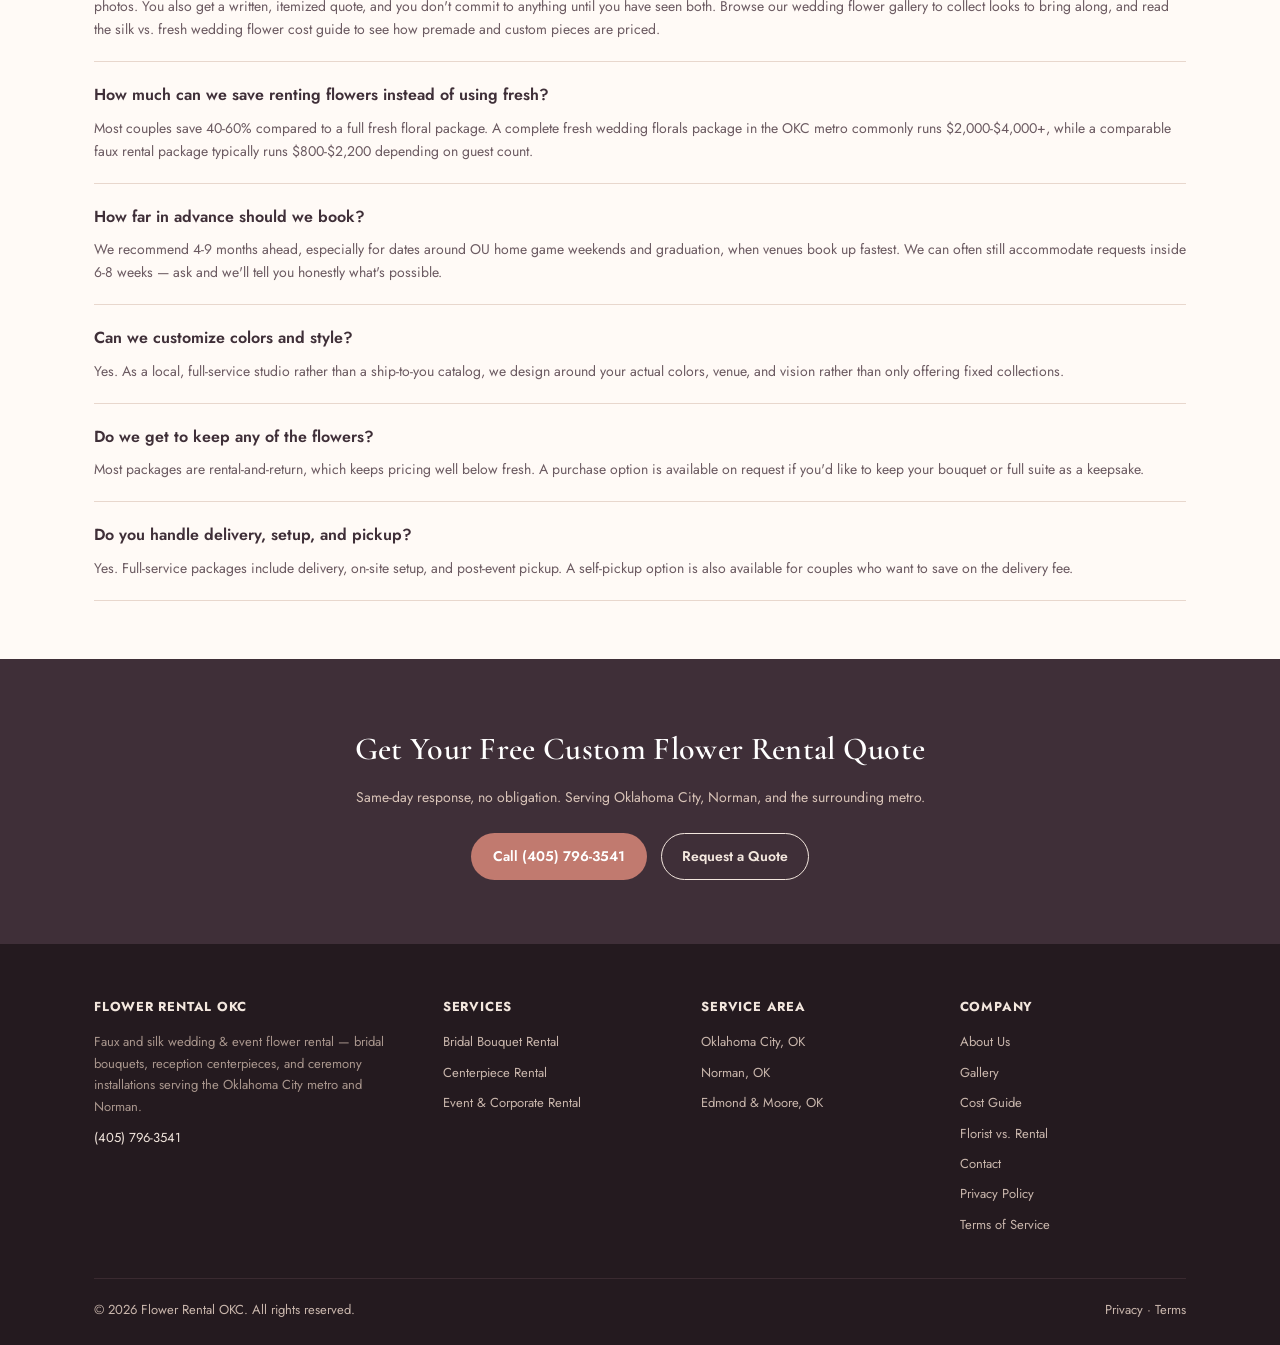
==== commit 6be3fda1: "Flower OKC: descriptive bouquet/centerpiece anchors and body links on homepage Co-Authored-By: Claud" ====
--- a/index.html
+++ b/index.html
@@ -180,7 +180,7 @@
     <div>
       <div class="kicker">Why Couples Choose Faux</div>
       <h2>The Same Romantic Look, None of the Wedding-Day Risk</h2>
-      <p>Fresh flowers are beautiful for about six hours — long enough for photos, not long enough to survive an Oklahoma afternoon of wind, heat, or a surprise spring storm. Couples across the metro are discovering that today's faux and silk florals hold their color and shape from the morning of setup through the very last reception photo, with zero risk of a wilted bouquet or a centerpiece that browns before dinner is served.</p>
+      <p>Fresh flowers are beautiful for about six hours — long enough for photos, not long enough to survive an Oklahoma afternoon of wind, heat, or a surprise spring storm. Couples across the metro are discovering that today's faux and silk florals hold their color and shape from the morning of setup through the very last reception photo, with zero risk of a wilted bouquet or a centerpiece that browns before dinner is served. That holds whether you <a href="/services/bridal-bouquet-rental/">rent a wedding bouquet in Oklahoma City</a> for yourself and your bridesmaids or book <a href="/services/wedding-centerpiece-rental/">centerpiece rentals for OKC receptions</a> to cover every guest table.</p>
       <p>It's also a budget story. A full fresh floral package for an Oklahoma City-area wedding commonly runs well into the thousands once you add ceremony arrangements, a bridal party's worth of bouquets, and reception centerpieces for every table. Renting faux arrangements gets you the same visual impact — often designed by hand from the same premium suppliers florists use — for a fraction of the cost, freeing up budget for the venue, the band, or the honeymoon. If you're still comparing wedding florists in Oklahoma City with a rental studio, our <a href="/wedding-florist-vs-flower-rental-oklahoma-city/">wedding florist vs. flower rental guide for Oklahoma City</a> lays out what each one includes and costs.</p>
       <ul>
         <li>No wilting, browning, or bruised petals in transit or setup</li>
@@ -201,13 +201,13 @@
         <div class="ic"><svg class="leaf-ic" viewBox="0 0 24 24" fill="none" stroke="currentColor" stroke-width="1.6" stroke-linejoin="round" aria-hidden="true"><circle cx="12" cy="9" r="5"></circle><path d="M12 14v7M9 21h6"></path></svg></div>
         <h3>Bridal Bouquet &amp; Personal Flowers</h3>
         <p>Bridal bouquets, bridesmaid bouquets, boutonnières, and corsages, designed around your exact colors and style.</p>
-        <a href="/services/bridal-bouquet-rental/">Learn more →</a>
+        <a href="/services/bridal-bouquet-rental/">Wedding bouquet rentals in Oklahoma City</a>
       </div>
       <div class="offer-card">
         <div class="ic"><svg class="leaf-ic" viewBox="0 0 24 24" fill="none" stroke="currentColor" stroke-width="1.6" stroke-linejoin="round" aria-hidden="true"><rect x="3" y="10" width="18" height="8" rx="1"></rect><path d="M7 10V7a5 5 0 0 1 10 0v3"></path></svg></div>
         <h3>Wedding Centerpiece &amp; Reception Décor</h3>
         <p>Reception centerpieces, ceremony arches, aisle décor, and backdrop florals, delivered and set up for you.</p>
-        <a href="/services/wedding-centerpiece-rental/">Learn more →</a>
+        <a href="/services/wedding-centerpiece-rental/">Wedding centerpiece rentals</a>
       </div>
       <div class="offer-card">
         <div class="ic"><svg class="leaf-ic" viewBox="0 0 24 24" fill="none" stroke="currentColor" stroke-width="1.6" stroke-linecap="round" stroke-linejoin="round" aria-hidden="true"><path d="M4 21V9l8-6 8 6v12"></path><path d="M9 21v-6h6v6"></path></svg></div>
